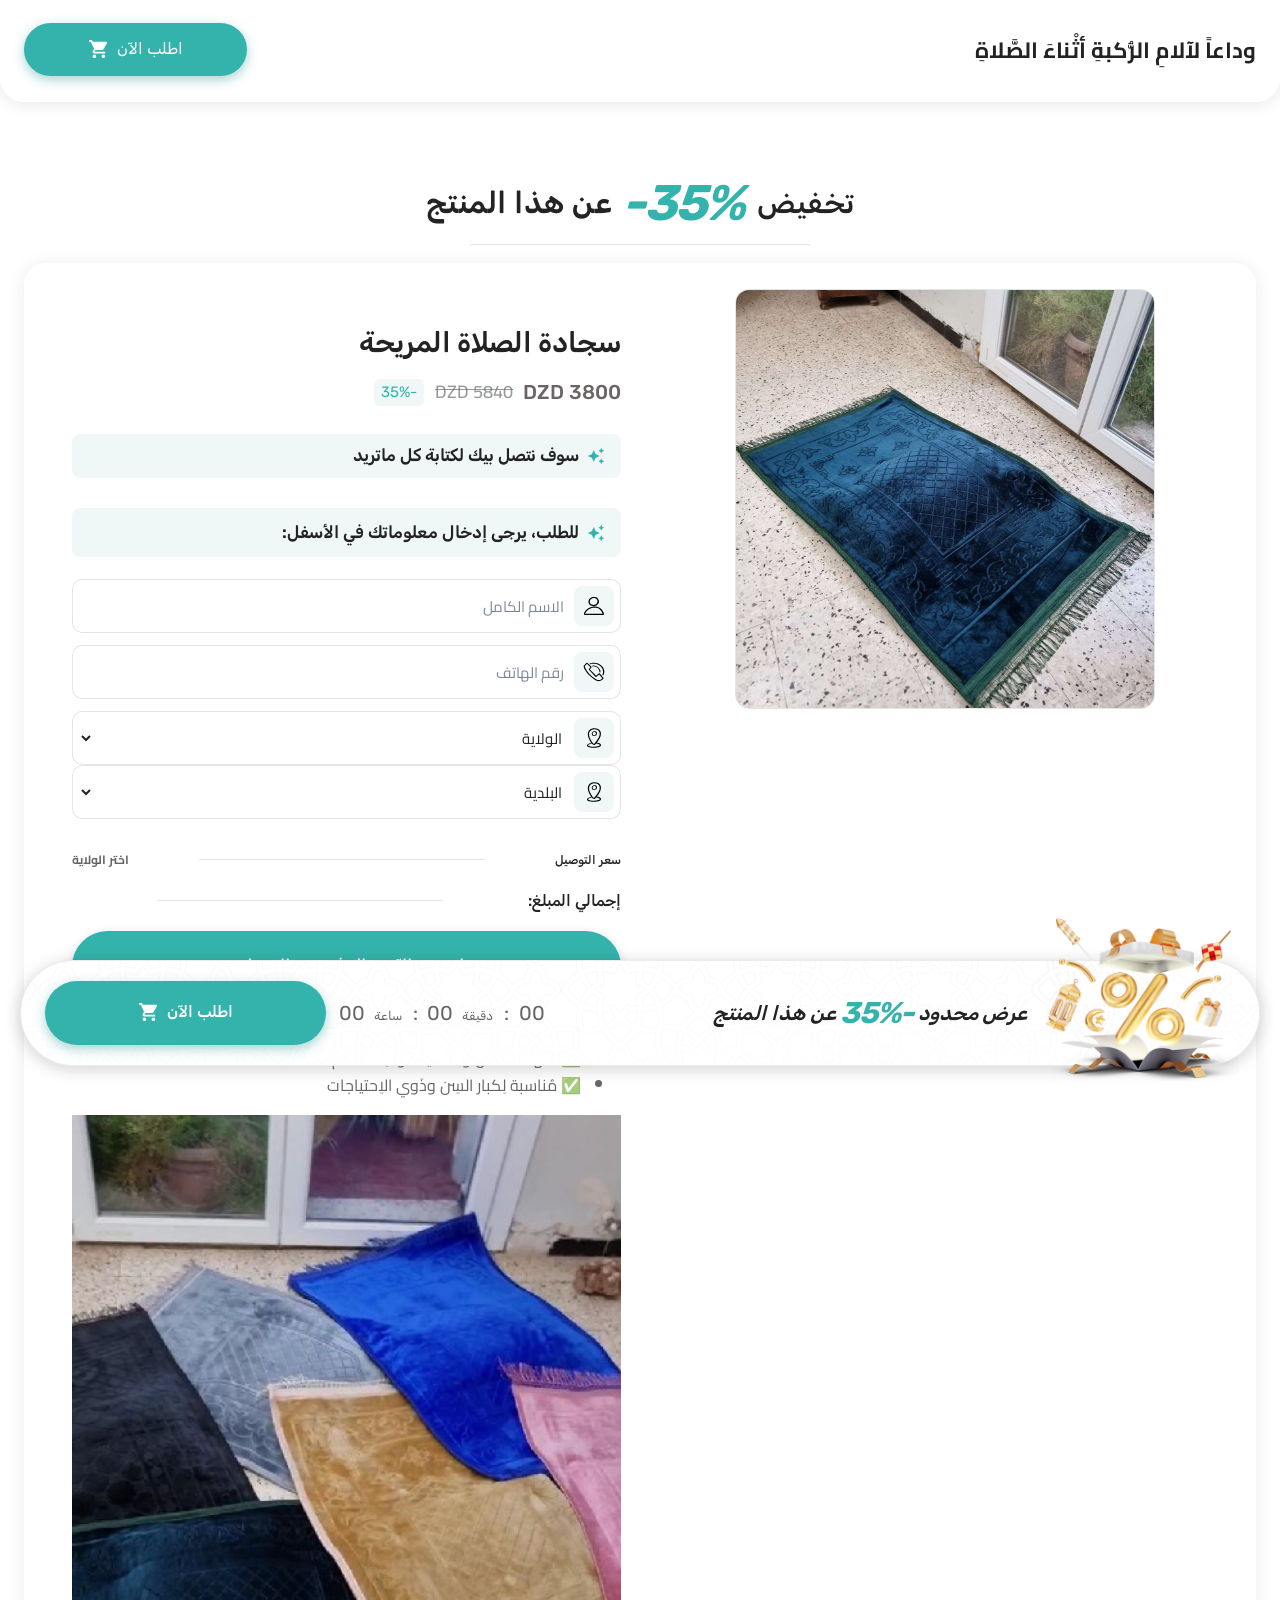
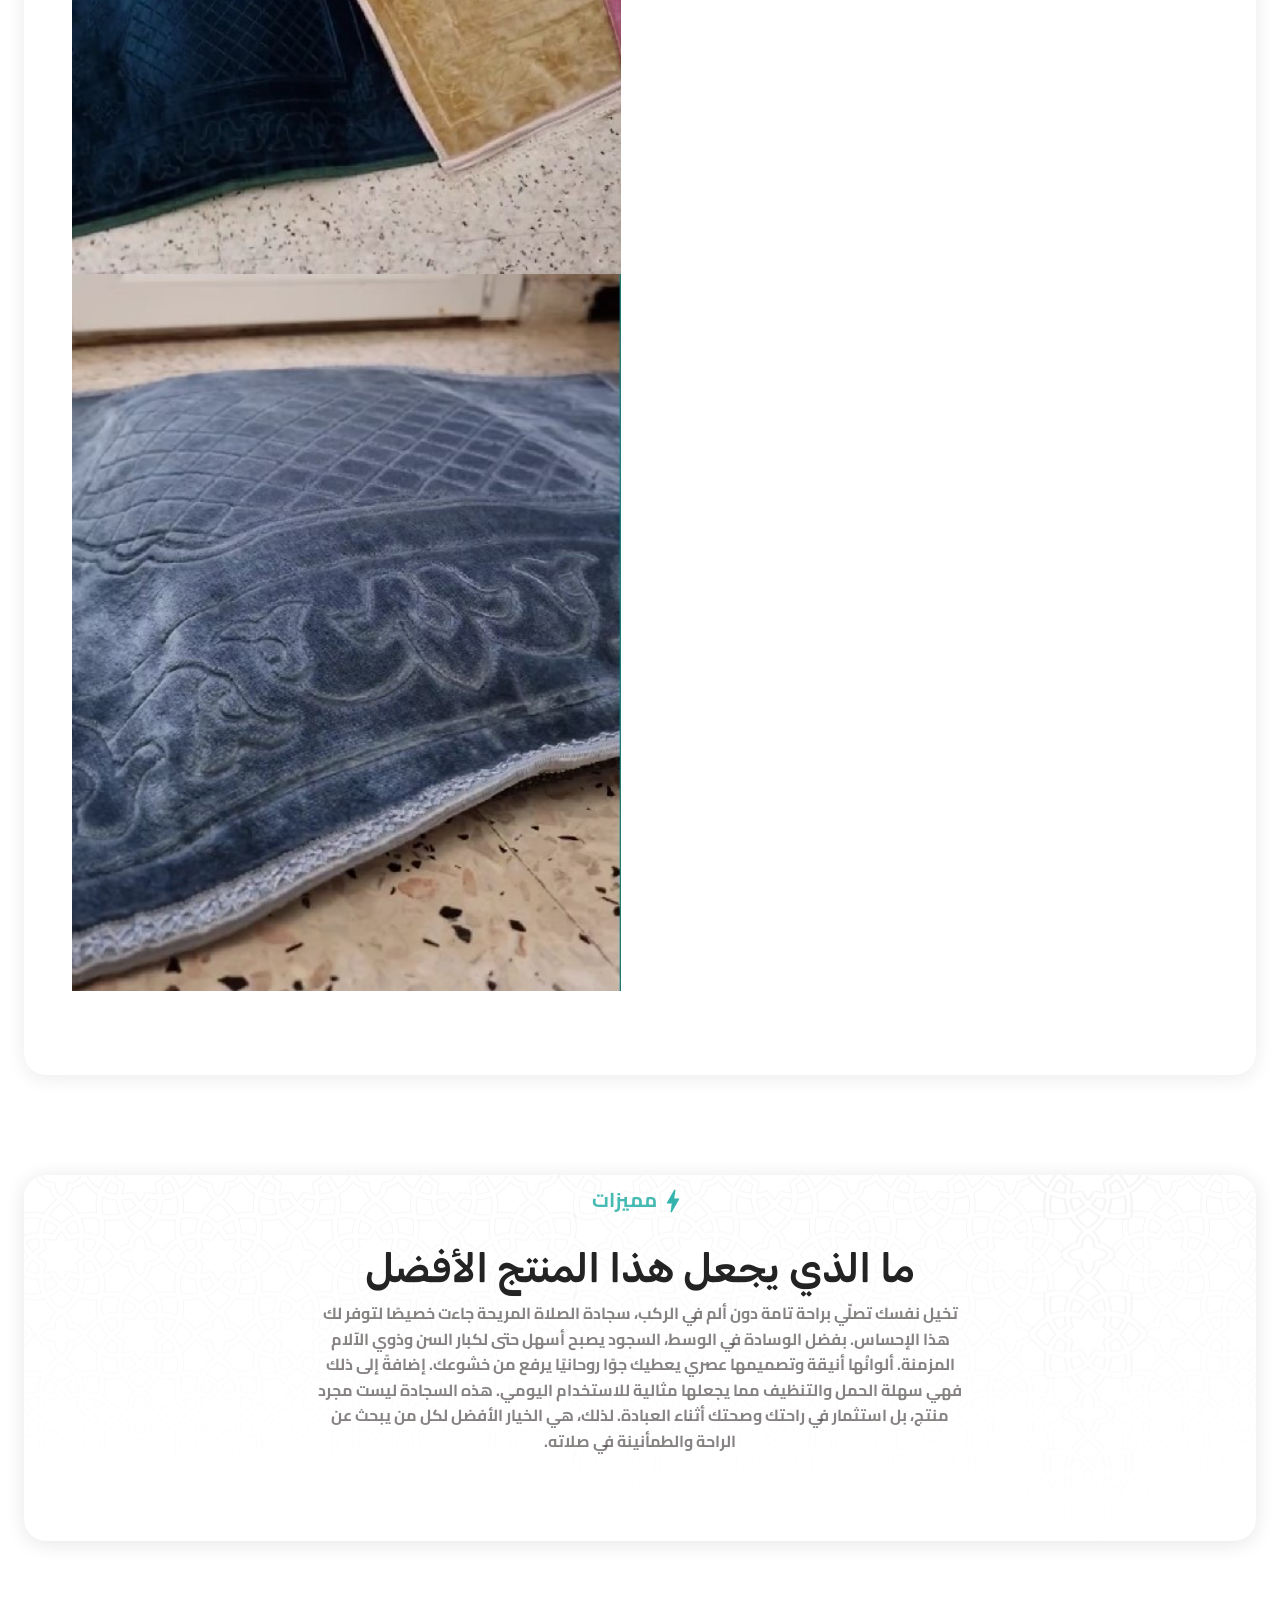
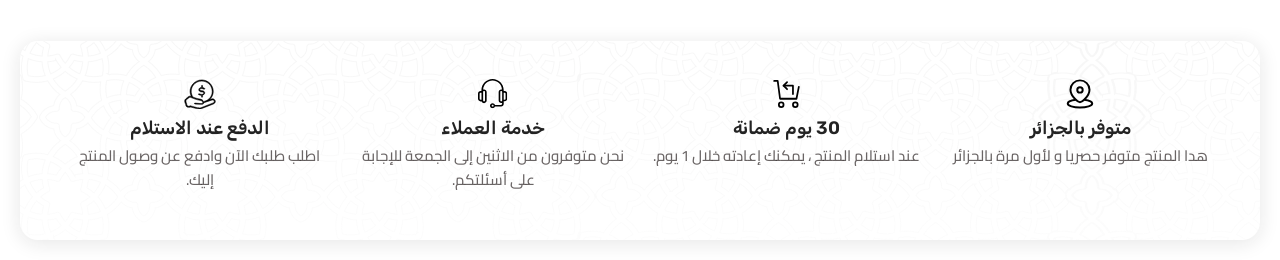
==== index.html @ 2e8b1a7a "Add files via upload" ====
<html lang="ar">
  <head>
    <meta charset="UTF-8">
    <title> سجادة الصلاة المريحة </title>
    <meta name="viewport" content="width=device-width, initial-scale=1, maximum-scale=1">
    <meta name="keywords" content="">
    <meta property="og:title" content="سجادة الصلاة المريحة">
    <meta property="og:image" content="products/nperso3/001.jpg">
    <meta property="og:type" content="product">    
    <link rel="stylesheet" type="text/css" href="style/fonts.css">
    <link rel="stylesheet" type="text/css" href="style/643.css">
    <link rel="stylesheet" type="text/css" href="style/funnel.css">
    <style>
          #sticky {
        position: fixed;
        bottom: -200px; /* Initially hide it off the bottom */
        left: 50%;
        transform: translateX(-50%);
        transition: bottom 1s ease;
    }
    </style>
            <style>
          .error {
              border-color: red;
              animation: shakea 0.5s;
          }
          
          @keyframes shakea {
              0% { transform: translateX(0); }
              20% { transform: translateX(-10px); }
              40% { transform: translateX(10px); }
              60% { transform: translateX(-10px); }
              80% { transform: translateX(10px); }
              100% { transform: translateX(0); }
          }
      </style>
      <style>
  /* Style for loading animation */
  .loading::after {
    content: ' ';
    display: block;
    width: 20px;
    height: 20px;
    border-radius: 50%;
    border: 2px solid #ccc;
    border-top-color: #333;
    animation: spin 1s infinite linear;
    margin: auto;
  }

  @keyframes spin {
    0% {
      transform: rotate(0deg);
    }
    100% {
      transform: rotate(360deg);
    }
  }
</style>
<!-- Meta Pixel Code -->
<script>
!function(f,b,e,v,n,t,s)
{if(f.fbq)return;n=f.fbq=function(){n.callMethod?
n.callMethod.apply(n,arguments):n.queue.push(arguments)};
if(!f._fbq)f._fbq=n;n.push=n;n.loaded=!0;n.version='2.0';
n.queue=[];t=b.createElement(e);t.async=!0;
t.src=v;s=b.getElementsByTagName(e)[0];
s.parentNode.insertBefore(t,s)}(window, document,'script',
'https://connect.facebook.net/en_US/fbevents.js');
fbq('init', '554989846988782');
fbq('track', 'PageView');
</script>
<noscript><img height="1" width="1" style="display:none"
src="https://www.facebook.com/tr?id=554989846988782&ev=PageView&noscript=1"
/></noscript>
<!-- End Meta Pixel Code -->
  </head>
  <body>
    <div id="root">
      <div dir="rtl" class="_0 to2MF  D9hUP">
        <div class="_1 _2 to2MF ">
          <div class="g2axx" data-boxed="true">
            <div class="yUPdn JAFDP">             
                <div class="_7 to2MF  undefined">
                  <div class="wys">
                    <p dir="rtl">وداعاً لآلامِ الرُّكبةِ أثْناءَ الصَّلاةِ</p>
                  </div>
                </div>
              </a>
            </div>
            <div class="fWaly undefined JAFDP">
              <div class="_9 _8 to2MF AoIf_">
                <button id="showFormButton1" class="uUQIP rmRzJ _17 _16 to2MF  A1yo8">
                  <div class="_19 _18 to2MF ">
                    <div class="_20 to2MF  undefined">
                      <div class="wys">اطلب الآن</div>
                    </div>
                    <img alt="" title="27ba5698-dea4-4d61-8a76-f1b5455d7126.Vecfftor" class="usVin _22 _21 to2MF" src="img/65caa3c1-3590-4ac1-a0af-e69abf1246dd.svg">
                  </div>
                </button>
              </div>
            </div>
            <div class="b1Kdk  ">
              <svg class="ZpyPg" width="24" height="24" viewBox="0 0 24 24">
                <path d="M3 6H21" stroke-width="1.7" stroke-linecap="round"></path>
                <path d="M3 12H21" stroke-width="1.7" stroke-linecap="round"></path>
                <path d="M3 18H21" stroke-width="1.7" stroke-linecap="round"></path>
              </svg>
            </div>
            <div class="b1Kdk   JAFDP">
              <svg class="TbEtx" width="24" height="24" viewBox="0 0 24 24">
                <path d="M6 18.7279L18.7279 6" stroke-width="1.7" stroke-linecap="round"></path>
                <path d="M6 6L18.7279 18.7279" stroke-width="1.7" stroke-linecap="round"></path>
              </svg>
            </div>
          </div>
        </div>
        <section data-id="35f70a21-5cb9-45e2-b086-9bc74c67a7b0" class="_23  IV5P5">
          <div class="CLaPD" data-boxed="true">
            <div class="_24 _25 to2MF " style="margin-bottom: 0;">
              <!-- <img data-animate="true" alt="" title="05ec4e6d-d30e-41e3-8be2-d67548de90b3.Group 161" class="usVin _27 _26 to2MF animate" src="../../img/4a036144-8fa4-48a9-bd43-99026b6fb555.svg">
              <img data-animate="true" alt="" title="f62cd747-505e-4b21-943c-afac836586d7.Group 162" class="usVin _29 _28 to2MF animate" src="../../img/f1ade4b8-194a-4ec9-aa3b-f32cc163ecd2.svg">
              <img data-animate="true" alt="" title="2e419ebf-2e69-4de5-824b-a03465fdf45e.6,304 Ramadan Offer 3D Illustrations hk- Free in PNG, BLEND, glTF -" class="usVin _31 _30 to2MF animate" src="../../img/64bb9296-2014-4d44-a4d2-39d359436cc6.svg"> -->
              <div class="_33 _32 to2MF ">
                <h2 class="_34 to2MF  undefined">
                  <div class="wys">
                    <p>تخفيض</p>
                  </div>
                </h2>
                <h2 data-animate="true" class="_35 _36 to2MF undefined animate">
                  <div class="wys">
                    <p>35%-</p>
                  </div>
                </h2>
                <h2 class="_37 to2MF  undefined">
                  <div class="wys">
                    <p>عن هذا المنتج</p>
                  </div>
                </h2>
              </div>
              <div class="_39 _38 to2MF  UWTQ4"></div>
            </div>
            <div class="_43 _42 to2MF ">
              <div class="_46 to2MF  Kxfzt">
                <div class="_44 _47 to2MF  fWaaJ">
                  <div class="_48 to2MF  Syu6P">
                    <!--<div class="_49 _50 to2MF fqyaa">
                      <div class="yGQLv">
                        <div class=" V8jWf">
                          <img alt="" title="" class="usVin _51 _52 to2MF bVK_1" src="image1">
                        </div>
                        <div class=" V8jWf">
                          <img alt="" title="" class="usVin _51 _52 to2MF bVK_1" src="image1">
                        </div>
                        <div class=" V8jWf">
                          <img alt="" title="" class="usVin _51 _52 to2MF bVK_1" src="image1">
                        </div>
                        <div class=" V8jWf">
                          <img alt="" title="" class="usVin _51 _52 to2MF bVK_1" src="image1">
                        </div>
                        <div class=" V8jWf">
                          <img alt="" title="" class="usVin _51 _52 to2MF bVK_1" src="image1">
                        </div>
                        <div class=" V8jWf">
                          <img alt="" title="" class="usVin _51 _52 to2MF bVK_1" src="image1">
                        </div>
                        <div class=" V8jWf">
                          <img alt="" title="" class="usVin _51 _52 to2MF bVK_1" src="image1">
                        </div>
                      </div>
                    </div> -->
                    <div class="BtPql"></div>
                    <div class="Lgfkp ">
                      <div class="vIgxV" style="width: 700%; transform: translateX(0%);">
                        <div id="orderr" class="hvEa6 ybPMd V8jWf" style="width:14.285714285714286%">
                          <img alt="" title="" class="usVin _53 _54 to2MF hvEa6" src="products/nperso3/001.jpg">
                        </div>
                        <!--<div class="hvEa6 ybPMd V8jWf" style="width:14.285714285714286%">
                          <img alt="" title="" class="usVin _53 _54 to2MF hvEa6" src="image1">
                        </div>
                        <div class="hvEa6 ybPMd V8jWf" style="width:14.285714285714286%">
                          <img alt="" title="" class="usVin _53 _54 to2MF hvEa6" src="image1">
                        </div>
                        <div class="hvEa6 ybPMd V8jWf" style="width:14.285714285714286%">
                          <img alt="" title="" class="usVin _53 _54 to2MF hvEa6" src="image1">
                        </div>
                        <div class="hvEa6 ybPMd V8jWf" style="width:14.285714285714286%">
                          <img alt="" title="" class="usVin _53 _54 to2MF hvEa6" src="image1">
                        </div>
                        <div class="hvEa6 ybPMd V8jWf" style="width:14.285714285714286%">
                          <img alt="" title="" class="usVin _53 _54 to2MF hvEa6" src="image1">
                        </div>
                        <div class="hvEa6 ybPMd V8jWf" style="width:14.285714285714286%">
                          <img alt="" title="" class="usVin _53 _54 to2MF hvEa6" src="image1">
                        </div> -->
                      </div>
                    </div>
                  </div>
                </div>
                <div class="_45 _55 to2MF  fWaaJ">
                  <form class="_56 to2MF " id="Order_Form" method="post" action="send.php">
                    <div class="_58 _57 to2MF ">
                      <div class="_60 _59 to2MF "></div>
                    </div>
                    <h1 class="_82 _83 to2MF  undefined">
                      <div class="wys">سجادة الصلاة المريحة </div>
                    </h1>
                    <div class="_85 _84 to2MF ">
                      <div class="_86 _87 to2MF  undefined">
                        <div class="wys">DZD 3800</div>
                      </div>
                      <div class="_88 _89 to2MF  undefined">
                        <div class="wys">DZD 5840</div>
                      </div>
                      <div class="_90 _91 to2MF  undefined">
                        <div class="wys">-35%</div>
                      </div>
                    </div>
                    <div class="_105 _104 to2MF ">
                      <div class="_107 _106 to2MF ">
                        <div class="_108 _109 to2MF  UWTQ4"></div>
                        <div class="_111 _110 to2MF  undefined">
                          <div class="wys">حزم التوفير</div>
                        </div>
                        <div class="_112 _113 to2MF  UWTQ4"></div>
                      </div>
                      <div class="_115 _114 to2MF " style="margin-top: 20px;">
                        <div class="_117 _116 to2MF ">
                          <span class="_119 _118 to2MF  material-icons HfrEf">auto_awesome</span>
                          <div class="_120 _121 to2MF  undefined">
                            <div class="wys">
                              <p dir="rtl">سوف نتصل بيك لكتابة كل ماتريد&nbsp;</p>
                            </div>
                          </div>
                        </div>
                      </div>
                      <!-- <div data-type="ProductOption" class="_123">
                        <div class="yIb8I _122 to2MF ">
                          <div class="i8G67">
                            <div class="xhA1Y">الكمية</div>
                            <div class="QDTM1  ">
                              <label class="tRo6A" for="forid-p-children-1-p-children-1-p-children-0-p-children-1-p-children-0-p-children-5-p-children-2"></label>
                              <div data-value="-1" class="Bn69W">-</div>
                              <input id="forid-p-children-1-p-children-1-p-children-0-p-children-1-p-children-0-p-children-5-p-children-2" class="cmX5z" type="number" min="1" value="1">
                              <div data-value="+1" class="Bn69W">+</div>
                            </div>
                          </div>
                        </div>
                      </div> -->
                    </div>
                    <div class="_127 to2MF ">
                      <input type="hidden" name="produc" value="Collier Personalisé - Ella/nperso3">
                      <input type="hidden" name="price" value="3800">
                      <input type="hidden" id="totalv" name="totalv">
                      <input type="hidden" name="urrl" value="nperso3">
                      <input style="display: none;" id="prices" value="3800" type="text"></input>
                      <input style="display: none;" id="shiph" name="shiph" value="" type="text"></input>
                      <div class="_129 _128 to2MF ">
                        <div class="_131 _130 to2MF ">
                          <span class="_133 _132 to2MF  material-icons HfrEf">auto_awesome</span>
                          <div class="_134 to2MF  undefined">
                            <div class="wys">للطلب، يرجى إدخال معلوماتك في الأسفل: </div>
                          </div>
                        </div>
                      </div>
                      <div class="_136 _135 to2MF " id="1">
                        <img alt="" title="4612126e-f73c-4119-b60b-b19ccd51151c.Frame mùj9" class="usVin _138 _137 to2MF" src="img/8f9e208b-bd78-4e36-b676-bb6b47c5ebdb.svg">
                        <div class="_139 YIha9">
                          <input placeholder="الاسم الكامل" class="Si6U8 NK8ed NK8ed _140 to2MF" required="" autocomplete="name" id="fullname" name="fullname" inputmode="text" id="forId-p-children-1-p-children-1-p-children-0-p-children-1-p-children-0-p-children-6-p-children-1-p-children-1" value="">
                          <label class="rbm1x" for="forId-p-children-1-p-children-1-p-children-0-p-children-1-p-children-0-p-children-6-p-children-1-p-children-1"></label>
                        </div>
                      </div>
                      <div class="_142 _141 to2MF "id="2">
                        <img alt="" title="914435c8-c8e7-4bbe-adfa-a4518e497565.Frame 3" class="usVin _144 _143 to2MF" src="img/e74ab5a1-0b45-4b79-a89e-ee270a33cef8.svg">
                        <div class="_145 YIha9">
                          <input dir="ltr" placeholder="رقم الهاتف" class="Si6U8 NK8ed NK8ed _146 to2MF" type="tel" id="phone" title="يرجى ادخال رقم الهاتف الصحيح" required="" autocomplete="tel-national" pattern="(05|06|07)\d{8}" maxlength="10" name="bill_phonee" id="forId-p-children-1-p-children-1-p-children-0-p-children-1-p-children-0-p-children-6-p-children-2-p-children-1" value="">
                          <label class="rbm1x" for="forId-p-children-1-p-children-1-p-children-0-p-children-1-p-children-0-p-children-6-p-children-2-p-children-1"></label>
                        </div>
                      </div>
                      <div class="_148 _147 to2MF "id="3">
                        <img alt="" title="285f5cbf-f9cb-408e-96b1-bd273f3840f9.hjh" class="usVin _150 _149 to2MF" src="img/769ae580-6c2c-4a5a-a540-3da815df0dff.svg">
                        <div class="_151 YIha9">
                          <select style="background-color: white;" id="bill_state" title="اختر ولايتك" required="" name="bill_state" class="Si6U8 NK8ed NK8ed _152 to2MF">
                                  <option value="" disabled="" selected="selected">الولاية</option>
                                  <option value="Adrar">01 Adrar - أدرار</option>
                                  <option value="Chlef">02 Chlef - الشلف</option>
                                  <option value="Laghouat">03 Laghouat - الأغواط</option>
                                  <option value="Oum El Bouaghi">04 Oum El Bouaghi - أم البواقي</option>
                                  <option value="Batna">05 Batna - باتنة</option>
                                  <option value="Béjaïa">06 Béjaïa - بجاية</option>
                                  <option value="Biskra">07 Biskra - بسكرة</option>
                                  <option value="Bechar">08 Bechar - بشار</option>
                                  <option value="Blida">09 Blida - البليدة</option>
                                  <option value="Bouira">10 Bouira - البويرة</option>
                                  <option value="Tamanrasset">11 Tamanrasset - تمنراست</option>
                                  <option value="Tebessa">12 Tebessa - تبسة</option>
                                  <option value="Tlemcene">13 Tlemcene - تلمسان</option>
                                  <option value="Tiaret">14 Tiaret - تيارت</option>
                                  <option value="Tizi Ouzou">15 Tizi Ouzou - تيزي وزو</option>
                                  <option value="Alger">16 Alger - الجزائر</option>
                                  <option value="Djelfa">17 Djelfa - الجلفة</option>
                                  <option value="Jijel">18 Jijel - جيجل</option>
                                  <option value="Sétif">19 Sétif - سطيف</option>
                                  <option value="Saïda">20 Saïda - سعيدة</option>
                                  <option value="Skikda">21 Skikda - سكيكدة</option>
                                  <option value="Sidi Bel Abbès">22 Sidi Bel Abbès - سيدي بلعباس</option>
                                  <option value="Annaba">23 Annaba - عنابة</option>
                                  <option value="Guelma">24 Guelma - قالمة</option>
                                  <option value="Constantine">25 Constantine - قسنطينة</option>
                                  <option value="Médéa">26 Médéa - المدية</option>
                                  <option value="Mostaganem">27 Mostaganem - مستغانم</option>
                                  <option value="M'Sila">28 M'Sila - مسيلة</option>
                                  <option value="Mascara">29 Mascara - معسكر</option>
                                  <option value="Ouargla">30 Ouargla - ورقلة</option>
                                  <option value="Oran">31 Oran - وهران</option>
                                  <option value="El Bayadh">32 El Bayadh - البيض</option>
                                  <option value="Bordj Bou Arreridj">34 Bordj Bou Arreridj - برج بوعريريج</option>
                                  <option value="Boumerdes">35 Boumerdes - بومرداس</option>
                                  <option value="El Tarf">36 El Tarf - الطارف</option>
                                  <option value="Tissemsilt">38 Tissemsilt - تيسمسيلت</option>
                                  <option value="Eloued">39 Eloued - الوادي</option>
                                  <option value="Khenchela">40 Khenchela - خنشلة</option>
                                  <option value="Souk Ahras">41 Souk Ahras - سوق أهراس</option>
                                  <option value="Tipaza">42 Tipaza - تيبازة</option>
                                  <option value="Mila">43 Mila - ميلة</option>
                                  <option value="Aïn Defla">44 Aïn Defla - عين الدفلى</option>
                                  <option value="Naama">45 Naâma - النعامة</option>
                                  <option value="Ain Temouchent">46 Ain Temouchent - عين تموشنت</option>
                                  <option value="Ghardaia">47 Ghardaia - غرداية</option>
                                  <option value="Relizane">48 Relizane - غليزان</option>
                                  <option value="Timimoun">49 Timimoun - تيميمون</option>
                                  <option value="Ouled Djellal">51 Ouled Djellal - أولاد جلال</option>
                                  <option value="Béni Abbès">52 Béni Abbès - بني عباس</option>
                                  <option value="In Salah">53 In Salah - عين صالح</option>
                                  <option value="Touggourt">55 Touggourt - تقرت</option>
                                  <option value="M'Ghair">57 M'Ghair - مغير</option>
                                  <option value="Meniaa">58 Meniaa - منيعة</option>
                                </select>
                          <label class="rbm1x" for="bill_state"></label>
                        </div>
                      </div>
                      <div class="_154 _153 to2MF ">
                        <img alt="" title="285f5cbf-f9cb-408e-96b1-bd273f3840f9.hjh" class="usVin _156 _155 to2MF" src="img/769ae580-6c2c-4a5a-a540-3da815df0dff.svg">
                        <div class="_157 YIha9">
                          <select style="background-color: white;"id="bill_commune" name="bill_commune" class="Si6U8 NK8ed NK8ed _158 to2MF">
                            <option value="">البلدية</option>
                          </select>
                          <label class="rbm1x" for="bill_commune"></label>
                        </div>
                      </div>
                    </div>
                    <div style="margin-bottom: 0px;" class="_159 _160 to2MF ">
                      <div class="_162 _161 to2MF ">
                        <div class="_163 to2MF  undefined">
                          <div style=" font-size: 12px;" class="wys">سعر التوصيل</div>
                        </div>
                      </div>
                      <div class="_165 _164 to2MF  UWTQ4"></div>
                      <div class="_166 to2MF  undefined">
                        <div style=" font-size: 12px;" id="ship" class="wys">اختر الولاية</div>
                      </div>
                    </div>
                    <div style="margin-top: 0px;"class="_159 _160 to2MF ">
                      <div class="_162 _161 to2MF ">
                        <div class="_163 to2MF  undefined">
                          <div class="wys">إجمالي المبلغ:</div>

                        </div>
                      </div>
                      <div class="_165 _164 to2MF  UWTQ4"></div>
                      <div class="_166 to2MF  undefined">
                        <div id="total" class="wys"></div>
                      </div>
                    </div>
                    <div class="_168">
                      <button id="submitButton" type="submit" class="_167 to2MF  efzS9 " onclick="validateForm()">
                        <div>
                          <p>اشتري الآن - الدفع عند الاستلام</p>
                        </div>
                      </button>
                    </div>
                    <div class="_169 _170 to2MF  undefined">
                      <div class="wys">
                        <div dir="rtl" style="text-align: right;">
                          <ul>

<li> ✅ تُقلل آلام الرُكبة أثناء الصَلاة

<li> ✅ سَهلة الحَمل والتَنظيف والاِستخدام

<li> ✅ مُناسبة لِكبار السِن وذَوي الاِحتياجات

<ul>
                        </div>
                        <div style="text-align: center; margin: 0 auto;">
                          <img src='products/nperso3/002.jpg' style='border 0; width: 100%; height: auto;'loading="lazy"><img src='products/nperso3/003.jpg' style='border 0; width: 100%; height: auto;'loading="lazy"><img src='index.html' style='display: none;'><img src='index.html' style='display: none;'><img src='index.html' style='display: none;'><img src='index.html' style='display: none;'><img src='index.html' style='display: none;'><img src='index.html' style='display: none;'><img src='index.html' style='display: none;'>
                        </div>
                      </div>
                    </div>
                  </form>
                </div>
              </div>
            </div>
            <div id="post" class="_234 _233 to2MF ">
              <div class="_237 _236 to2MF  Kxfzt">
                <div class="_235 to2MF  fWaaJ">
                  <div class="_239 _238 to2MF ">
                    <div style="margin-top: 10px; margin-bottom: 0;" class="_241 _240 to2MF ">
                      <span style="font-size: 30px;"class="_243 _242 to2MF  material-icons HfrEf">bolt</span>
                      <div class="_244 _245 to2MF  undefined">
                        <div style="font-size: 20px;" class="wys">مميزات</div>
                      </div>
                    </div>
                    <h1 class="_246 _247 to2MF  undefined">
                      <div class="wys">
                        <p>ما الذي يجعل هذا المنتج الأفضل</p>
                      </div>
                    </h1>
                    <div class="_248 _249 to2MF  undefined">
                      <div class="wys">
                        <b>تخيل نفسك تصلّي براحة تامة دون ألم في الركب، سجادة الصلاة المريحة جاءت خصيصًا لتوفر لك هذا الإحساس. بفضل الوسادة في الوسط، السجود يصبح أسهل حتى لكبار السن وذوي الآلام المزمنة. ألوانُها أنيقة وتصميمها عصري يعطيك جوًا روحانيًا يرفع من خشوعك. إضافةً إلى ذلك فهي سهلة الحمل والتنظيف مما يجعلها مثالية للاستخدام اليومي. هذه السجادة ليست مجرد منتج، بل استثمار في راحتك وصحتك أثناء العبادة. لذلك، هي الخيار الأفضل لكل من يبحث عن الراحة والطمأنينة في صلاته.</b>
                      </div>
                    </div>
                  </div>
                </div>
              </div>
            </div>
          </div>
          <div class="upmjB" style="bottom:0;transform:rotate(180deg);z-index:0">
            <svg class="KU0Gb bottom" viewBox="0 0 1200 120" preserveAspectRatio="none" style="width:calc(100%);height:34px;transform:rotateY(0)">
              <path></path>
            </svg>
          </div>
        </section>
        <div id="sticky" class="_250 _251 to2MF B7kjo AxbBF">
          <div class="_253 _252 to2MF ">
            <div class="_255 _254 to2MF ">
              <img data-animate="true" alt="" title="2e419ebf-2e69-4de5-824b-a03465fdf45e.6,304 Ramadan Offer 3D Illustrations hk- Free in PNG, BLEND, glTF -" class="usVin _257 _256 to2MF animate" src="img/64bb9296-2014-4d44-a4d2-39d359436cc6.svg">
              <div class="_259 _258 to2MF ">
                <div class="_261 _260 to2MF ">
                  <h5 class="_263 _262 to2MF  undefined">
                    <div class="wys">
                      <p>عرض محدود <br>
                      </p>
                    </div>
                  </h5>
                  <h2 data-animate="true" class="_264 _265 to2MF undefined animate">
                    <div class="wys">
                      <p>-35%</p>
                    </div>
                  </h2>
                  <h2 class="_266 to2MF  undefined">
                    <div class="wys">
                      <p>عن هذا المنتج</p>
                    </div>
                  </h2>
                </div>
                <div dir="ltr" class="_267 _268 to2MF  rr-block B8HjC">
                  <div data-initialized="true" data-layout="line tight label-small" data-format="h,m,s" data-scale-max="fill" data-scale-hide="none" class=" soon" data-scale-rounded="NaN" data-scale="xxs">
                    <span class="soon-group " data-value="1000">
                      <span class="soon-group-inner">
                        <span class="soon-group soon-group-separator" data-value="0">
                          <span class="soon-group-inner">
                            <span class="soon-group soon-group-sub" data-value="0">
                              <span class="soon-group-inner">
                                <span class="soon-group soon-group-sub-sub soon-value " data-value="0">
                                  <span class="soon-group-inner">
                                    <span class="soon-text ">00</span>
                                  </span>
                                </span>
                                <span class="soon-text soon-label">ساعة</span>
                              </span>
                            </span>
                          </span>
                        </span>
                        <span class="soon-group soon-group-separator" data-value="0">
                          <span class="soon-group-inner">
                            <span class="soon-text soon-separator">:</span>
                            <span class="soon-group soon-group-sub" data-value="0">
                              <span class="soon-group-inner">
                                <span class="soon-group soon-group-sub-sub soon-value " data-value="0">
                                  <span class="soon-group-inner">
                                    <span class="soon-text ">00</span>
                                  </span>
                                </span>
                                <span class="soon-text soon-label">دقيقة</span>
                              </span>
                            </span>
                          </span>
                        </span>
                        <span class="soon-group soon-group-separator" data-value="0">
                          <span class="soon-group-inner">
                            <span class="soon-text soon-separator">:</span>
                            <span class="soon-group soon-group-sub" data-value="0">
                              <span class="soon-group-inner">
                                <span class="soon-group soon-group-sub-sub soon-value " data-value="0">
                                  <span class="soon-group-inner">
                                    <span class="soon-text ">00</span>
                                  </span>
                                </span>
                                <span class="soon-text soon-label">ثواني</span>
                              </span>
                            </span>
                          </span>
                        </span>
                      </span>
                    </span>
                  </div>
                </div>
              </div>
            </div>
            <button data-animate="true" class="uUQIP rmRzJ _270 _269 to2MF A1yo8 animate" id="showFormButton">
              <div class="_272 _271 to2MF ">
                <div class="_273 to2MF  undefined">
                  <div class="wys">اطلب الآن</div>
                </div>
                <img alt="" title="27ba5698-dea4-4d61-8a76-f1b5455d7126.Vecfftor" class="usVin _275 _274 to2MF   " src="img/65caa3c1-3590-4ac1-a0af-e69abf1246dd.svg">
              </div>
            </button>
          </div>
        </div>
        <div class="_250 _251 to2MF B7kjo">
          <div class="_253 _252 to2MF ">
            <div class="_255 _254 to2MF ">
              <img data-animate="true" alt="" title="2e419ebf-2e69-4de5-824b-a03465fdf45e.6,304 Ramadan Offer 3D Illustrations hk- Free in PNG, BLEND, glTF -" class="usVin _257 _256 to2MF animate" src="img/64bb9296-2014-4d44-a4d2-39d359436cc6.svg">
              <div class="_259 _258 to2MF ">
                <div class="_261 _260 to2MF ">
                  <h5 class="_263 _262 to2MF  undefined">
                    <div class="wys">
                      <p>عرض محدود <br>
                      </p>
                    </div>
                  </h5>
                  <h2 data-animate="true" class="_264 _265 to2MF undefined animate">
                    <div class="wys">
                      <p>-35%</p>
                    </div>
                  </h2>
                  <h2 class="_266 to2MF  undefined">
                    <div class="wys">
                      <p>عن هذا المنتج</p>
                    </div>
                  </h2>
                </div>
                <div dir="ltr" class="_267 _268 to2MF  rr-block B8HjC">
                  <div data-initialized="true" data-layout="line tight label-small" data-format="h,m,s" data-scale-max="fill" data-scale-hide="none" class=" soon" data-scale-rounded="NaN" data-scale="xxs">
                    <span class="soon-group " data-value="217">
                      <span class="soon-group-inner">
                        <span class="soon-group soon-group-separator" data-value="0">
                          <span class="soon-group-inner">
                            <span class="soon-group soon-group-sub" data-value="0">
                              <span class="soon-group-inner">
                                <span class="soon-group soon-group-sub-sub soon-value " data-value="0">
                                  <span class="soon-group-inner">
                                    <span class="soon-text ">00</span>
                                  </span>
                                </span>
                                <span class="soon-text soon-label">ساعة</span>
                              </span>
                            </span>
                          </span>
                        </span>
                        <span class="soon-group soon-group-separator" data-value="0">
                          <span class="soon-group-inner">
                            <span class="soon-text soon-separator">:</span>
                            <span class="soon-group soon-group-sub" data-value="0">
                              <span class="soon-group-inner">
                                <span class="soon-group soon-group-sub-sub soon-value " data-value="0">
                                  <span class="soon-group-inner">
                                    <span class="soon-text ">00</span>
                                  </span>
                                </span>
                                <span class="soon-text soon-label">دقيقة</span>
                              </span>
                            </span>
                          </span>
                        </span>
                        <span class="soon-group soon-group-separator" data-value="0">
                          <span class="soon-group-inner">
                            <span class="soon-text soon-separator">:</span>
                            <span class="soon-group soon-group-sub" data-value="0">
                              <span class="soon-group-inner">
                                <span class="soon-group soon-group-sub-sub soon-value " data-value="0">
                                  <span class="soon-group-inner">
                                    <span class="soon-text ">00</span>
                                  </span>
                                </span>
                                <span class="soon-text soon-label">ثواني</span>
                              </span>
                            </span>
                          </span>
                        </span>
                      </span>
                    </span>
                  </div>
                </div>
              </div>
            </div>
            <a data-animate="true" class="uUQIP rmRzJ _270 _269 to2MF A1yo8 animate" href="index.html">
              <div class="_272 _271 to2MF ">
                <div class="_273 to2MF  undefined">
                  <div class="wys">اطلب الآن</div>
                </div>
                <img alt="" title="27ba5698-dea4-4d61-8a76-f1b5455d7126.Vecfftor" class="usVin _275 _274 to2MF" src="img/65caa3c1-3590-4ac1-a0af-e69abf1246dd.svg">
              </div>
            </a>
          </div>
        </div>
        <section data-id="1b37aa9b-c09a-43c9-9361-e1d6b455b31d" class="_276  IV5P5">
          <div class="CLaPD" data-boxed="true">
            <div class="_278 _277 to2MF " style="padding-top: 38px;">
              <div class="_286 _285 to2MF  Kxfzt">
                <div class="_281 to2MF  fWaaJ">
                  <div class="_288 _287 to2MF ">
                    <img alt="" title="a2d233c0-988c-40b6-8e3c-a0e583517ea4.df0c0bdb-2d18-g-913d-de020ce15b48.chat-support-icon 4" class="usVin _290 _289 to2MF" src="img/09b168ae-367d-47ad-89a8-17164968a63d.svg">
                    <div class="_291 _292 to2MF  undefined">
                      <div class="wys">متوفر بالجزائر</div>
                    </div>
                    <div class="_293 to2MF  undefined">
                      <div class="wys">هدا المنتج متوفر حصريا و لأول مرة بالجزائر </div>
                    </div>
                  </div>
                </div>
                <div class="_282 to2MF  fWaaJ">
                  <div class="_295 _294 to2MF ">
                    <img alt="" title="8ee5d14e-13d3-488a-9e67-f0e3b7b29a2f.image (3) 5" class="usVin _297 _296 to2MF" src="img/b7259dbb-cff0-4885-bf44-5e9b0397a54d.svg">
                    <div class="_298 _299 to2MF  undefined">
                      <div class="wys">30 يوم ضمانة</div>
                    </div>
                    <div class="_300 to2MF  undefined">
                      <div class="wys">عند استلام المنتج ، يمكنك إعادته خلال 1 يوم.</div>
                    </div>
                  </div>
                </div>
                <div class="_283 to2MF  fWaaJ">
                  <div class="_302 _301 to2MF ">
                    <img alt="" title="ea097b1f-e176-48ef-9ea5-06e74853b236.image (3) 1" class="usVin _304 _303 to2MF" src="img/350879b3-ca39-4d63-84fb-db37f2b07d51.svg">
                    <div class="_305 _306 to2MF  undefined">
                      <div class="wys">خدمة العملاء</div>
                    </div>
                    <div class="_307 to2MF  undefined">
                      <div class="wys">نحن متوفرون من الاثنين إلى الجمعة للإجابة على أسئلتكم.</div>
                    </div>
                  </div>
                </div>
                <div class="_284 to2MF  fWaaJ">
                  <div class="_309 _308 to2MF ">
                    <img alt="" title="203cae22-d91d-4c69-a5dc-e746b522c06e.image (2) 1" class="usVin _311 _310 to2MF" src="img/6c099ac9-3531-4f8d-9992-6ac8eedb63f2.svg">
                    <div class="_312 _313 to2MF  undefined">
                      <div class="wys">الدفع عند الاستلام</div>
                    </div>
                    <div class="_314 to2MF  undefined">
                      <div class="wys"> اطلب طلبك الآن وادفع عن وصول المنتج إليك.</div>
                    </div>
                  </div>
                </div>
              </div>
            </div>
          </div>
          <div class="upmjB" style="top:0;transform:rotate(0);z-index:0">
            <svg class="KU0Gb top" viewBox="0 0 1200 120" preserveAspectRatio="none" style="width:calc(100%);height:100px;transform:rotateY(0)">
              <path></path>
            </svg>
          </div>
        </section>
      </div>
      <div class="uYakF"></div>
    </div>
    <script src="style/commune.js"></script>
    <script>
        const selectElement = document.getElementById('bill_state');
        const shipElement = document.getElementById('ship');
        const shipElementhidden = document.getElementById('shiph');
        const initialprice = document.getElementById('prices');
        const totals = document.getElementById('total');
        const totalv = document.getElementById('totalv');

        selectElement.addEventListener('change', (event) => {
          switch (event.target.value) {
                case "Chlef":
                case "Oum El Bouaghi":
                case "Batna":
                case "Béjaïa":
                case "Tebessa":
                case "Tiaret":
                case "Jijel":
                case "Skikda":
                case "Sidi Bel Abbès":
                case "Annaba":
                case "Guelma":
                case "Constantine":
                case "Mostaganem":
                case "M'Sila":
                case "Mascara":
                case "El Tarf":
                case "Khenchela":
                case "Souk Ahras":
                case "Mila":
                case "Ain Temouchent":
                case "Relizane":
                case "Tlemcene":
                case "Saïda":
                    shipElement.textContent = "850 DZD";
                    shipElementhidden.value = "850";
                    break;
                case "Laghouat":
                case "Biskra":
                case "Djelfa":
                case "Ouargla":
                case "Eloued":
                case "Ghardaia":
                case "Ouled Djellal":
                case "Touggourt":
                case "M'Ghair":
                case "Meniaa":
                    shipElement.textContent = "950 DZD";
                    shipElementhidden.value = "950";
                    break;
                case "Blida":
                    shipElement.textContent = "600 DZD";
                    shipElementhidden.value = "600";
                    break;
                case "Bouira":
                case "Tizi Ouzou":
                case "Oran":
                case "Boumerdes":
                case "Tipaza":
                    shipElement.textContent = "750 DZD";
                    shipElementhidden.value = "750";
                    break;
                case "Sétif":
                case "Médéa":
                case "Bordj Bou Arreridj":
                    shipElement.textContent = "800 DZD";
                    shipElementhidden.value = "800";
                    break;
                case "Alger":
                    shipElement.textContent = "500 DZD";
                    shipElementhidden.value = "500";
                    break;
                case "Bechar":
                case "El Bayadh":
                case "Naama":
                    shipElement.textContent = "1100 DZD";
                    shipElementhidden.value = "1100";
                    break;
                case "Tissemsilt":
                case "Aïn Defla":
                    shipElement.textContent = "900 DZD";
                    shipElementhidden.value = "900";
                    break;
                case "Adrar":
                case "Tamanrasset":
                case "Timimoun":
                case "Béni Abbès":
                case "In Salah":
                    shipElement.textContent = "1200 DZD";
                    shipElementhidden.value = "1200";
                    break;
                default:
                    shipElement.textContent = 'اختر البلدية';
                    shipElementhidden.value = '0';
            }
            totals.value = parseInt(initialprice.value) + parseInt(shipElementhidden.value);
            totals.textContent = totals.value + " DZD";
            totalv.value = totals.value
        });
    </script>
    <script>

      // Get the button that opens the modal
      var formContainer = document.getElementById("orderr");
      var btn = document.getElementById("showFormButton");
      var btn1 = document.getElementById("showFormButton1");
      // Get the <span> element that closes the modal
      var sticky = document.getElementById("sticky");
      
      // When the user clicks the button, open the modal
      btn.onclick = function() {
        formContainer.scrollIntoView({ behavior: "smooth" });
      }
      btn1.onclick = function() {
        formContainer.scrollIntoView({ behavior: "smooth" });
      }
          </script>
          <script>
            window.onscroll = function() {stickyDiv()};
        
            function stickyDiv() {
                var stickyDiv = document.getElementById("sticky");
                var postPosition = document.getElementById("post").offsetTop; // Change "post" to the id of your certain post
                if (window.pageYOffset > postPosition) {
                  stickyDiv.style.bottom = "0";
              } else {
                  stickyDiv.style.bottom = "-200px";
                }
            }
        </script>
  <script>
  function validateForm() {
    var inputField = document.getElementById('fullname');
    var inputFieldParent = document.getElementById('1');
    if (!inputField.value) {
        inputFieldParent.classList.add('error');
        setTimeout(function() {
          inputFieldParent.classList.remove('error');
        }, 500);
    }
    var inputField2 = document.getElementById('phone');
    var inputFieldParent2 = document.getElementById('2');
    if (!inputField2.value) {
        inputFieldParent2.classList.add('error');
        setTimeout(function() {
          inputFieldParent2.classList.remove('error');
        }, 500);
    }
    var inputField3 = document.getElementById('bill_state');
    var inputFieldParent3 = document.getElementById('3');
    if (!inputField3.value) {
        inputFieldParent3.classList.add('error');
        setTimeout(function() {
          inputFieldParent3.classList.remove('error');
        }, 500);
    }
}
</script>
<script>
document.addEventListener("DOMContentLoaded", function() {
  const form = document.getElementById('Order_Form');
  const submitButton = document.getElementById('submitButton');

    form.addEventListener('submit', function(event) {
      event.preventDefault(); // منع الإرسال الافتراضي
      if (form.checkValidity()) {
        // إرسال البيانات إلى PHP في الخلفية
        var formData = new FormData(form);
        var xhr = new XMLHttpRequest();
        xhr.open("POST", form.action, true);
        xhr.send(formData);
        // الانتقال مباشرة إلى صفحة الشكر مع السعر الإجمالي
        var totalv = document.getElementById('totalv').value;
        window.location.href = "thankyou.html?totalv=" + encodeURIComponent(totalv);
      }
    });
});
</script>

  </body>
</html>
---- style/fonts.css ----
/* arabic */
@font-face {
    font-family: 'Cairo';
    font-style: normal;
    font-weight: 400;
    font-display: swap;
    src: url(fonts/SLXVc1nY6HkvangtZmpQdkhzfH5lkSscQyyS4J0.woff2) format('woff2');
    unicode-range: U+0600-06FF, U+0750-077F, U+0870-088E, U+0890-0891, U+0898-08E1, U+08E3-08FF, U+200C-200E, U+2010-2011, U+204F, U+2E41, U+FB50-FDFF, U+FE70-FE74, U+FE76-FEFC, U+102E0-102FB, U+10E60-10E7E, U+10EFD-10EFF, U+1EE00-1EE03, U+1EE05-1EE1F, U+1EE21-1EE22, U+1EE24, U+1EE27, U+1EE29-1EE32, U+1EE34-1EE37, U+1EE39, U+1EE3B, U+1EE42, U+1EE47, U+1EE49, U+1EE4B, U+1EE4D-1EE4F, U+1EE51-1EE52, U+1EE54, U+1EE57, U+1EE59, U+1EE5B, U+1EE5D, U+1EE5F, U+1EE61-1EE62, U+1EE64, U+1EE67-1EE6A, U+1EE6C-1EE72, U+1EE74-1EE77, U+1EE79-1EE7C, U+1EE7E, U+1EE80-1EE89, U+1EE8B-1EE9B, U+1EEA1-1EEA3, U+1EEA5-1EEA9, U+1EEAB-1EEBB, U+1EEF0-1EEF1;
  }
  /* latin-ext */
  @font-face {
    font-family: 'Cairo';
    font-style: normal;
    font-weight: 400;
    font-display: swap;
    src: url(fonts/SLXVc1nY6HkvangtZmpQdkhzfH5lkSscSCyS4J0.woff2) format('woff2');
    unicode-range: U+0100-02AF, U+0304, U+0308, U+0329, U+1E00-1E9F, U+1EF2-1EFF, U+2020, U+20A0-20AB, U+20AD-20C0, U+2113, U+2C60-2C7F, U+A720-A7FF;
  }
  /* latin */
  @font-face {
    font-family: 'Cairo';
    font-style: normal;
    font-weight: 400;
    font-display: swap;
    src: url(fonts/SLXVc1nY6HkvangtZmpQdkhzfH5lkSscRiyS.woff2) format('woff2');
    unicode-range: U+0000-00FF, U+0131, U+0152-0153, U+02BB-02BC, U+02C6, U+02DA, U+02DC, U+0304, U+0308, U+0329, U+2000-206F, U+2074, U+20AC, U+2122, U+2191, U+2193, U+2212, U+2215, U+FEFF, U+FFFD;
  }
  /* arabic */
  @font-face {
    font-family: 'Cairo';
    font-style: normal;
    font-weight: 500;
    font-display: swap;
    src: url(fonts/SLXVc1nY6HkvangtZmpQdkhzfH5lkSscQyyS4J0.woff2) format('woff2');
    unicode-range: U+0600-06FF, U+0750-077F, U+0870-088E, U+0890-0891, U+0898-08E1, U+08E3-08FF, U+200C-200E, U+2010-2011, U+204F, U+2E41, U+FB50-FDFF, U+FE70-FE74, U+FE76-FEFC, U+102E0-102FB, U+10E60-10E7E, U+10EFD-10EFF, U+1EE00-1EE03, U+1EE05-1EE1F, U+1EE21-1EE22, U+1EE24, U+1EE27, U+1EE29-1EE32, U+1EE34-1EE37, U+1EE39, U+1EE3B, U+1EE42, U+1EE47, U+1EE49, U+1EE4B, U+1EE4D-1EE4F, U+1EE51-1EE52, U+1EE54, U+1EE57, U+1EE59, U+1EE5B, U+1EE5D, U+1EE5F, U+1EE61-1EE62, U+1EE64, U+1EE67-1EE6A, U+1EE6C-1EE72, U+1EE74-1EE77, U+1EE79-1EE7C, U+1EE7E, U+1EE80-1EE89, U+1EE8B-1EE9B, U+1EEA1-1EEA3, U+1EEA5-1EEA9, U+1EEAB-1EEBB, U+1EEF0-1EEF1;
  }
  /* latin-ext */
  @font-face {
    font-family: 'Cairo';
    font-style: normal;
    font-weight: 500;
    font-display: swap;
    src: url(fonts/SLXVc1nY6HkvangtZmpQdkhzfH5lkSscSCyS4J0.woff2) format('woff2');
    unicode-range: U+0100-02AF, U+0304, U+0308, U+0329, U+1E00-1E9F, U+1EF2-1EFF, U+2020, U+20A0-20AB, U+20AD-20C0, U+2113, U+2C60-2C7F, U+A720-A7FF;
  }
  /* latin */
  @font-face {
    font-family: 'Cairo';
    font-style: normal;
    font-weight: 500;
    font-display: swap;
    src: url(fonts/SLXVc1nY6HkvangtZmpQdkhzfH5lkSscRiyS.woff2) format('woff2');
    unicode-range: U+0000-00FF, U+0131, U+0152-0153, U+02BB-02BC, U+02C6, U+02DA, U+02DC, U+0304, U+0308, U+0329, U+2000-206F, U+2074, U+20AC, U+2122, U+2191, U+2193, U+2212, U+2215, U+FEFF, U+FFFD;
  }
  /* arabic */
  @font-face {
    font-family: 'Cairo';
    font-style: normal;
    font-weight: 600;
    font-display: swap;
    src: url(fonts/SLXVc1nY6HkvangtZmpQdkhzfH5lkSscQyyS4J0.woff2) format('woff2');
    unicode-range: U+0600-06FF, U+0750-077F, U+0870-088E, U+0890-0891, U+0898-08E1, U+08E3-08FF, U+200C-200E, U+2010-2011, U+204F, U+2E41, U+FB50-FDFF, U+FE70-FE74, U+FE76-FEFC, U+102E0-102FB, U+10E60-10E7E, U+10EFD-10EFF, U+1EE00-1EE03, U+1EE05-1EE1F, U+1EE21-1EE22, U+1EE24, U+1EE27, U+1EE29-1EE32, U+1EE34-1EE37, U+1EE39, U+1EE3B, U+1EE42, U+1EE47, U+1EE49, U+1EE4B, U+1EE4D-1EE4F, U+1EE51-1EE52, U+1EE54, U+1EE57, U+1EE59, U+1EE5B, U+1EE5D, U+1EE5F, U+1EE61-1EE62, U+1EE64, U+1EE67-1EE6A, U+1EE6C-1EE72, U+1EE74-1EE77, U+1EE79-1EE7C, U+1EE7E, U+1EE80-1EE89, U+1EE8B-1EE9B, U+1EEA1-1EEA3, U+1EEA5-1EEA9, U+1EEAB-1EEBB, U+1EEF0-1EEF1;
  }
  /* latin-ext */
  @font-face {
    font-family: 'Cairo';
    font-style: normal;
    font-weight: 600;
    font-display: swap;
    src: url(fonts/SLXVc1nY6HkvangtZmpQdkhzfH5lkSscSCyS4J0.woff2) format('woff2');
    unicode-range: U+0100-02AF, U+0304, U+0308, U+0329, U+1E00-1E9F, U+1EF2-1EFF, U+2020, U+20A0-20AB, U+20AD-20C0, U+2113, U+2C60-2C7F, U+A720-A7FF;
  }
  /* latin */
  @font-face {
    font-family: 'Cairo';
    font-style: normal;
    font-weight: 600;
    font-display: swap;
    src: url(fonts/SLXVc1nY6HkvangtZmpQdkhzfH5lkSscRiyS.woff2) format('woff2');
    unicode-range: U+0000-00FF, U+0131, U+0152-0153, U+02BB-02BC, U+02C6, U+02DA, U+02DC, U+0304, U+0308, U+0329, U+2000-206F, U+2074, U+20AC, U+2122, U+2191, U+2193, U+2212, U+2215, U+FEFF, U+FFFD;
  }
  /* arabic */
  @font-face {
    font-family: 'Cairo';
    font-style: normal;
    font-weight: 700;
    font-display: swap;
    src: url(fonts/SLXVc1nY6HkvangtZmpQdkhzfH5lkSscQyyS4J0.woff2) format('woff2');
    unicode-range: U+0600-06FF, U+0750-077F, U+0870-088E, U+0890-0891, U+0898-08E1, U+08E3-08FF, U+200C-200E, U+2010-2011, U+204F, U+2E41, U+FB50-FDFF, U+FE70-FE74, U+FE76-FEFC, U+102E0-102FB, U+10E60-10E7E, U+10EFD-10EFF, U+1EE00-1EE03, U+1EE05-1EE1F, U+1EE21-1EE22, U+1EE24, U+1EE27, U+1EE29-1EE32, U+1EE34-1EE37, U+1EE39, U+1EE3B, U+1EE42, U+1EE47, U+1EE49, U+1EE4B, U+1EE4D-1EE4F, U+1EE51-1EE52, U+1EE54, U+1EE57, U+1EE59, U+1EE5B, U+1EE5D, U+1EE5F, U+1EE61-1EE62, U+1EE64, U+1EE67-1EE6A, U+1EE6C-1EE72, U+1EE74-1EE77, U+1EE79-1EE7C, U+1EE7E, U+1EE80-1EE89, U+1EE8B-1EE9B, U+1EEA1-1EEA3, U+1EEA5-1EEA9, U+1EEAB-1EEBB, U+1EEF0-1EEF1;
  }
  /* latin-ext */
  @font-face {
    font-family: 'Cairo';
    font-style: normal;
    font-weight: 700;
    font-display: swap;
    src: url(fonts/SLXVc1nY6HkvangtZmpQdkhzfH5lkSscSCyS4J0.woff2) format('woff2');
    unicode-range: U+0100-02AF, U+0304, U+0308, U+0329, U+1E00-1E9F, U+1EF2-1EFF, U+2020, U+20A0-20AB, U+20AD-20C0, U+2113, U+2C60-2C7F, U+A720-A7FF;
  }
  /* latin */
  @font-face {
    font-family: 'Cairo';
    font-style: normal;
    font-weight: 700;
    font-display: swap;
    src: url(fonts/SLXVc1nY6HkvangtZmpQdkhzfH5lkSscRiyS.woff2) format('woff2');
    unicode-range: U+0000-00FF, U+0131, U+0152-0153, U+02BB-02BC, U+02C6, U+02DA, U+02DC, U+0304, U+0308, U+0329, U+2000-206F, U+2074, U+20AC, U+2122, U+2191, U+2193, U+2212, U+2215, U+FEFF, U+FFFD;
  }
  /* fallback */
  @font-face {
    font-family: 'Material Icons';
    font-style: normal;
    font-weight: 400;
    font-display: swap;
    src: url(fonts/flUhRq6tzZclQEJ-Vdg-IuiaDsNc.woff2) format('woff2');
  }
  /* cyrillic-ext */
  @font-face {
    font-family: 'Roboto';
    font-style: normal;
    font-weight: 400;
    font-display: swap;
    src: url(fonts/KFOmCnqEu92Fr1Mu72xKOzY.woff2) format('woff2');
    unicode-range: U+0460-052F, U+1C80-1C88, U+20B4, U+2DE0-2DFF, U+A640-A69F, U+FE2E-FE2F;
  }
  /* cyrillic */
  @font-face {
    font-family: 'Roboto';
    font-style: normal;
    font-weight: 400;
    font-display: swap;
    src: url(fonts/KFOmCnqEu92Fr1Mu5mxKOzY.woff2) format('woff2');
    unicode-range: U+0301, U+0400-045F, U+0490-0491, U+04B0-04B1, U+2116;
  }
  /* greek-ext */
  @font-face {
    font-family: 'Roboto';
    font-style: normal;
    font-weight: 400;
    font-display: swap;
    src: url(fonts/KFOmCnqEu92Fr1Mu7mxKOzY.woff2) format('woff2');
    unicode-range: U+1F00-1FFF;
  }
  /* greek */
  @font-face {
    font-family: 'Roboto';
    font-style: normal;
    font-weight: 400;
    font-display: swap;
    src: url(fonts/KFOmCnqEu92Fr1Mu4WxKOzY.woff2) format('woff2');
    unicode-range: U+0370-0377, U+037A-037F, U+0384-038A, U+038C, U+038E-03A1, U+03A3-03FF;
  }
  /* vietnamese */
  @font-face {
    font-family: 'Roboto';
    font-style: normal;
    font-weight: 400;
    font-display: swap;
    src: url(fonts/KFOmCnqEu92Fr1Mu7WxKOzY.woff2) format('woff2');
    unicode-range: U+0102-0103, U+0110-0111, U+0128-0129, U+0168-0169, U+01A0-01A1, U+01AF-01B0, U+0300-0301, U+0303-0304, U+0308-0309, U+0323, U+0329, U+1EA0-1EF9, U+20AB;
  }
  /* latin-ext */
  @font-face {
    font-family: 'Roboto';
    font-style: normal;
    font-weight: 400;
    font-display: swap;
    src: url(fonts/KFOmCnqEu92Fr1Mu7GxKOzY.woff2) format('woff2');
    unicode-range: U+0100-02AF, U+0304, U+0308, U+0329, U+1E00-1E9F, U+1EF2-1EFF, U+2020, U+20A0-20AB, U+20AD-20C0, U+2113, U+2C60-2C7F, U+A720-A7FF;
  }
  /* latin */
  @font-face {
    font-family: 'Roboto';
    font-style: normal;
    font-weight: 400;
    font-display: swap;
    src: url(fonts/KFOmCnqEu92Fr1Mu4mxK.woff2) format('woff2');
    unicode-range: U+0000-00FF, U+0131, U+0152-0153, U+02BB-02BC, U+02C6, U+02DA, U+02DC, U+0304, U+0308, U+0329, U+2000-206F, U+2074, U+20AC, U+2122, U+2191, U+2193, U+2212, U+2215, U+FEFF, U+FFFD;
  }
  /* arabic */
  @font-face {
    font-family: 'Rubik';
    font-style: normal;
    font-weight: 400;
    font-display: swap;
    src: url(fonts/iJWKBXyIfDnIV7nErXyi0A.woff2) format('woff2');
    unicode-range: U+0600-06FF, U+0750-077F, U+0870-088E, U+0890-0891, U+0898-08E1, U+08E3-08FF, U+200C-200E, U+2010-2011, U+204F, U+2E41, U+FB50-FDFF, U+FE70-FE74, U+FE76-FEFC, U+102E0-102FB, U+10E60-10E7E, U+10EFD-10EFF, U+1EE00-1EE03, U+1EE05-1EE1F, U+1EE21-1EE22, U+1EE24, U+1EE27, U+1EE29-1EE32, U+1EE34-1EE37, U+1EE39, U+1EE3B, U+1EE42, U+1EE47, U+1EE49, U+1EE4B, U+1EE4D-1EE4F, U+1EE51-1EE52, U+1EE54, U+1EE57, U+1EE59, U+1EE5B, U+1EE5D, U+1EE5F, U+1EE61-1EE62, U+1EE64, U+1EE67-1EE6A, U+1EE6C-1EE72, U+1EE74-1EE77, U+1EE79-1EE7C, U+1EE7E, U+1EE80-1EE89, U+1EE8B-1EE9B, U+1EEA1-1EEA3, U+1EEA5-1EEA9, U+1EEAB-1EEBB, U+1EEF0-1EEF1;
  }
  /* cyrillic-ext */
  @font-face {
    font-family: 'Rubik';
    font-style: normal;
    font-weight: 400;
    font-display: swap;
    src: url(fonts/iJWKBXyIfDnIV7nMrXyi0A.woff2) format('woff2');
    unicode-range: U+0460-052F, U+1C80-1C88, U+20B4, U+2DE0-2DFF, U+A640-A69F, U+FE2E-FE2F;
  }
  /* cyrillic */
  @font-face {
    font-family: 'Rubik';
    font-style: normal;
    font-weight: 400;
    font-display: swap;
    src: url(fonts/iJWKBXyIfDnIV7nFrXyi0A.woff2) format('woff2');
    unicode-range: U+0301, U+0400-045F, U+0490-0491, U+04B0-04B1, U+2116;
  }
  /* hebrew */
  @font-face {
    font-family: 'Rubik';
    font-style: normal;
    font-weight: 400;
    font-display: swap;
    src: url(fonts/iJWKBXyIfDnIV7nDrXyi0A.woff2) format('woff2');
    unicode-range: U+0590-05FF, U+200C-2010, U+20AA, U+25CC, U+FB1D-FB4F;
  }
  /* latin-ext */
  @font-face {
    font-family: 'Rubik';
    font-style: normal;
    font-weight: 400;
    font-display: swap;
    src: url(fonts/iJWKBXyIfDnIV7nPrXyi0A.woff2) format('woff2');
    unicode-range: U+0100-02AF, U+0304, U+0308, U+0329, U+1E00-1E9F, U+1EF2-1EFF, U+2020, U+20A0-20AB, U+20AD-20C0, U+2113, U+2C60-2C7F, U+A720-A7FF;
  }
  /* latin */
  @font-face {
    font-family: 'Rubik';
    font-style: normal;
    font-weight: 400;
    font-display: swap;
    src: url(fonts/iJWKBXyIfDnIV7nBrXw.woff2) format('woff2');
    unicode-range: U+0000-00FF, U+0131, U+0152-0153, U+02BB-02BC, U+02C6, U+02DA, U+02DC, U+0304, U+0308, U+0329, U+2000-206F, U+2074, U+20AC, U+2122, U+2191, U+2193, U+2212, U+2215, U+FEFF, U+FFFD;
  }
  /* arabic */
  @font-face {
    font-family: 'Rubik';
    font-style: normal;
    font-weight: 500;
    font-display: swap;
    src: url(fonts/iJWKBXyIfDnIV7nErXyi0A.woff2) format('woff2');
    unicode-range: U+0600-06FF, U+0750-077F, U+0870-088E, U+0890-0891, U+0898-08E1, U+08E3-08FF, U+200C-200E, U+2010-2011, U+204F, U+2E41, U+FB50-FDFF, U+FE70-FE74, U+FE76-FEFC, U+102E0-102FB, U+10E60-10E7E, U+10EFD-10EFF, U+1EE00-1EE03, U+1EE05-1EE1F, U+1EE21-1EE22, U+1EE24, U+1EE27, U+1EE29-1EE32, U+1EE34-1EE37, U+1EE39, U+1EE3B, U+1EE42, U+1EE47, U+1EE49, U+1EE4B, U+1EE4D-1EE4F, U+1EE51-1EE52, U+1EE54, U+1EE57, U+1EE59, U+1EE5B, U+1EE5D, U+1EE5F, U+1EE61-1EE62, U+1EE64, U+1EE67-1EE6A, U+1EE6C-1EE72, U+1EE74-1EE77, U+1EE79-1EE7C, U+1EE7E, U+1EE80-1EE89, U+1EE8B-1EE9B, U+1EEA1-1EEA3, U+1EEA5-1EEA9, U+1EEAB-1EEBB, U+1EEF0-1EEF1;
  }
  /* cyrillic-ext */
  @font-face {
    font-family: 'Rubik';
    font-style: normal;
    font-weight: 500;
    font-display: swap;
    src: url(fonts/iJWKBXyIfDnIV7nMrXyi0A.woff2) format('woff2');
    unicode-range: U+0460-052F, U+1C80-1C88, U+20B4, U+2DE0-2DFF, U+A640-A69F, U+FE2E-FE2F;
  }
  /* cyrillic */
  @font-face {
    font-family: 'Rubik';
    font-style: normal;
    font-weight: 500;
    font-display: swap;
    src: url(fonts/iJWKBXyIfDnIV7nFrXyi0A.woff2) format('woff2');
    unicode-range: U+0301, U+0400-045F, U+0490-0491, U+04B0-04B1, U+2116;
  }
  /* hebrew */
  @font-face {
    font-family: 'Rubik';
    font-style: normal;
    font-weight: 500;
    font-display: swap;
    src: url(fonts/iJWKBXyIfDnIV7nDrXyi0A.woff2) format('woff2');
    unicode-range: U+0590-05FF, U+200C-2010, U+20AA, U+25CC, U+FB1D-FB4F;
  }
  /* latin-ext */
  @font-face {
    font-family: 'Rubik';
    font-style: normal;
    font-weight: 500;
    font-display: swap;
    src: url(fonts/iJWKBXyIfDnIV7nPrXyi0A.woff2) format('woff2');
    unicode-range: U+0100-02AF, U+0304, U+0308, U+0329, U+1E00-1E9F, U+1EF2-1EFF, U+2020, U+20A0-20AB, U+20AD-20C0, U+2113, U+2C60-2C7F, U+A720-A7FF;
  }
  /* latin */
  @font-face {
    font-family: 'Rubik';
    font-style: normal;
    font-weight: 500;
    font-display: swap;
    src: url(fonts/iJWKBXyIfDnIV7nBrXw.woff2) format('woff2');
    unicode-range: U+0000-00FF, U+0131, U+0152-0153, U+02BB-02BC, U+02C6, U+02DA, U+02DC, U+0304, U+0308, U+0329, U+2000-206F, U+2074, U+20AC, U+2122, U+2191, U+2193, U+2212, U+2215, U+FEFF, U+FFFD;
  }
  /* arabic */
  @font-face {
    font-family: 'Rubik';
    font-style: normal;
    font-weight: 600;
    font-display: swap;
    src: url(fonts/iJWKBXyIfDnIV7nErXyi0A.woff2) format('woff2');
    unicode-range: U+0600-06FF, U+0750-077F, U+0870-088E, U+0890-0891, U+0898-08E1, U+08E3-08FF, U+200C-200E, U+2010-2011, U+204F, U+2E41, U+FB50-FDFF, U+FE70-FE74, U+FE76-FEFC, U+102E0-102FB, U+10E60-10E7E, U+10EFD-10EFF, U+1EE00-1EE03, U+1EE05-1EE1F, U+1EE21-1EE22, U+1EE24, U+1EE27, U+1EE29-1EE32, U+1EE34-1EE37, U+1EE39, U+1EE3B, U+1EE42, U+1EE47, U+1EE49, U+1EE4B, U+1EE4D-1EE4F, U+1EE51-1EE52, U+1EE54, U+1EE57, U+1EE59, U+1EE5B, U+1EE5D, U+1EE5F, U+1EE61-1EE62, U+1EE64, U+1EE67-1EE6A, U+1EE6C-1EE72, U+1EE74-1EE77, U+1EE79-1EE7C, U+1EE7E, U+1EE80-1EE89, U+1EE8B-1EE9B, U+1EEA1-1EEA3, U+1EEA5-1EEA9, U+1EEAB-1EEBB, U+1EEF0-1EEF1;
  }
  /* cyrillic-ext */
  @font-face {
    font-family: 'Rubik';
    font-style: normal;
    font-weight: 600;
    font-display: swap;
    src: url(fonts/iJWKBXyIfDnIV7nMrXyi0A.woff2) format('woff2');
    unicode-range: U+0460-052F, U+1C80-1C88, U+20B4, U+2DE0-2DFF, U+A640-A69F, U+FE2E-FE2F;
  }
  /* cyrillic */
  @font-face {
    font-family: 'Rubik';
    font-style: normal;
    font-weight: 600;
    font-display: swap;
    src: url(fonts/iJWKBXyIfDnIV7nFrXyi0A.woff2) format('woff2');
    unicode-range: U+0301, U+0400-045F, U+0490-0491, U+04B0-04B1, U+2116;
  }
  /* hebrew */
  @font-face {
    font-family: 'Rubik';
    font-style: normal;
    font-weight: 600;
    font-display: swap;
    src: url(fonts/iJWKBXyIfDnIV7nDrXyi0A.woff2) format('woff2');
    unicode-range: U+0590-05FF, U+200C-2010, U+20AA, U+25CC, U+FB1D-FB4F;
  }
  /* latin-ext */
  @font-face {
    font-family: 'Rubik';
    font-style: normal;
    font-weight: 600;
    font-display: swap;
    src: url(fonts/iJWKBXyIfDnIV7nPrXyi0A.woff2) format('woff2');
    unicode-range: U+0100-02AF, U+0304, U+0308, U+0329, U+1E00-1E9F, U+1EF2-1EFF, U+2020, U+20A0-20AB, U+20AD-20C0, U+2113, U+2C60-2C7F, U+A720-A7FF;
  }
  /* latin */
  @font-face {
    font-family: 'Rubik';
    font-style: normal;
    font-weight: 600;
    font-display: swap;
    src: url(fonts/iJWKBXyIfDnIV7nBrXw.woff2) format('woff2');
    unicode-range: U+0000-00FF, U+0131, U+0152-0153, U+02BB-02BC, U+02C6, U+02DA, U+02DC, U+0304, U+0308, U+0329, U+2000-206F, U+2074, U+20AC, U+2122, U+2191, U+2193, U+2212, U+2215, U+FEFF, U+FFFD;
  }
  /* arabic */
  @font-face {
    font-family: 'Rubik';
    font-style: normal;
    font-weight: 700;
    font-display: swap;
    src: url(fonts/iJWKBXyIfDnIV7nErXyi0A.woff2) format('woff2');
    unicode-range: U+0600-06FF, U+0750-077F, U+0870-088E, U+0890-0891, U+0898-08E1, U+08E3-08FF, U+200C-200E, U+2010-2011, U+204F, U+2E41, U+FB50-FDFF, U+FE70-FE74, U+FE76-FEFC, U+102E0-102FB, U+10E60-10E7E, U+10EFD-10EFF, U+1EE00-1EE03, U+1EE05-1EE1F, U+1EE21-1EE22, U+1EE24, U+1EE27, U+1EE29-1EE32, U+1EE34-1EE37, U+1EE39, U+1EE3B, U+1EE42, U+1EE47, U+1EE49, U+1EE4B, U+1EE4D-1EE4F, U+1EE51-1EE52, U+1EE54, U+1EE57, U+1EE59, U+1EE5B, U+1EE5D, U+1EE5F, U+1EE61-1EE62, U+1EE64, U+1EE67-1EE6A, U+1EE6C-1EE72, U+1EE74-1EE77, U+1EE79-1EE7C, U+1EE7E, U+1EE80-1EE89, U+1EE8B-1EE9B, U+1EEA1-1EEA3, U+1EEA5-1EEA9, U+1EEAB-1EEBB, U+1EEF0-1EEF1;
  }
  /* cyrillic-ext */
  @font-face {
    font-family: 'Rubik';
    font-style: normal;
    font-weight: 700;
    font-display: swap;
    src: url(fonts/iJWKBXyIfDnIV7nMrXyi0A.woff2) format('woff2');
    unicode-range: U+0460-052F, U+1C80-1C88, U+20B4, U+2DE0-2DFF, U+A640-A69F, U+FE2E-FE2F;
  }
  /* cyrillic */
  @font-face {
    font-family: 'Rubik';
    font-style: normal;
    font-weight: 700;
    font-display: swap;
    src: url(fonts/iJWKBXyIfDnIV7nFrXyi0A.woff2) format('woff2');
    unicode-range: U+0301, U+0400-045F, U+0490-0491, U+04B0-04B1, U+2116;
  }
  /* hebrew */
  @font-face {
    font-family: 'Rubik';
    font-style: normal;
    font-weight: 700;
    font-display: swap;
    src: url(fonts/iJWKBXyIfDnIV7nDrXyi0A.woff2) format('woff2');
    unicode-range: U+0590-05FF, U+200C-2010, U+20AA, U+25CC, U+FB1D-FB4F;
  }
  /* latin-ext */
  @font-face {
    font-family: 'Rubik';
    font-style: normal;
    font-weight: 700;
    font-display: swap;
    src: url(fonts/iJWKBXyIfDnIV7nPrXyi0A.woff2) format('woff2');
    unicode-range: U+0100-02AF, U+0304, U+0308, U+0329, U+1E00-1E9F, U+1EF2-1EFF, U+2020, U+20A0-20AB, U+20AD-20C0, U+2113, U+2C60-2C7F, U+A720-A7FF;
  }
  /* latin */
  @font-face {
    font-family: 'Rubik';
    font-style: normal;
    font-weight: 700;
    font-display: swap;
    src: url(fonts/iJWKBXyIfDnIV7nBrXw.woff2) format('woff2');
    unicode-range: U+0000-00FF, U+0131, U+0152-0153, U+02BB-02BC, U+02C6, U+02DA, U+02DC, U+0304, U+0308, U+0329, U+2000-206F, U+2074, U+20AC, U+2122, U+2191, U+2193, U+2212, U+2215, U+FEFF, U+FFFD;
  }
  /* arabic */
  @font-face {
    font-family: 'Rubik';
    font-style: normal;
    font-weight: 900;
    font-display: swap;
    src: url(fonts/iJWKBXyIfDnIV7nErXyi0A.woff2) format('woff2');
    unicode-range: U+0600-06FF, U+0750-077F, U+0870-088E, U+0890-0891, U+0898-08E1, U+08E3-08FF, U+200C-200E, U+2010-2011, U+204F, U+2E41, U+FB50-FDFF, U+FE70-FE74, U+FE76-FEFC, U+102E0-102FB, U+10E60-10E7E, U+10EFD-10EFF, U+1EE00-1EE03, U+1EE05-1EE1F, U+1EE21-1EE22, U+1EE24, U+1EE27, U+1EE29-1EE32, U+1EE34-1EE37, U+1EE39, U+1EE3B, U+1EE42, U+1EE47, U+1EE49, U+1EE4B, U+1EE4D-1EE4F, U+1EE51-1EE52, U+1EE54, U+1EE57, U+1EE59, U+1EE5B, U+1EE5D, U+1EE5F, U+1EE61-1EE62, U+1EE64, U+1EE67-1EE6A, U+1EE6C-1EE72, U+1EE74-1EE77, U+1EE79-1EE7C, U+1EE7E, U+1EE80-1EE89, U+1EE8B-1EE9B, U+1EEA1-1EEA3, U+1EEA5-1EEA9, U+1EEAB-1EEBB, U+1EEF0-1EEF1;
  }
  /* cyrillic-ext */
  @font-face {
    font-family: 'Rubik';
    font-style: normal;
    font-weight: 900;
    font-display: swap;
    src: url(fonts/iJWKBXyIfDnIV7nMrXyi0A.woff2) format('woff2');
    unicode-range: U+0460-052F, U+1C80-1C88, U+20B4, U+2DE0-2DFF, U+A640-A69F, U+FE2E-FE2F;
  }
  /* cyrillic */
  @font-face {
    font-family: 'Rubik';
    font-style: normal;
    font-weight: 900;
    font-display: swap;
    src: url(fonts/iJWKBXyIfDnIV7nFrXyi0A.woff2) format('woff2');
    unicode-range: U+0301, U+0400-045F, U+0490-0491, U+04B0-04B1, U+2116;
  }
  /* hebrew */
  @font-face {
    font-family: 'Rubik';
    font-style: normal;
    font-weight: 900;
    font-display: swap;
    src: url(fonts/iJWKBXyIfDnIV7nDrXyi0A.woff2) format('woff2');
    unicode-range: U+0590-05FF, U+200C-2010, U+20AA, U+25CC, U+FB1D-FB4F;
  }
  /* latin-ext */
  @font-face {
    font-family: 'Rubik';
    font-style: normal;
    font-weight: 900;
    font-display: swap;
    src: url(fonts/iJWKBXyIfDnIV7nPrXyi0A.woff2) format('woff2');
    unicode-range: U+0100-02AF, U+0304, U+0308, U+0329, U+1E00-1E9F, U+1EF2-1EFF, U+2020, U+20A0-20AB, U+20AD-20C0, U+2113, U+2C60-2C7F, U+A720-A7FF;
  }
  /* latin */
  @font-face {
    font-family: 'Rubik';
    font-style: normal;
    font-weight: 900;
    font-display: swap;
    src: url(fonts/iJWKBXyIfDnIV7nBrXw.woff2) format('woff2');
    unicode-range: U+0000-00FF, U+0131, U+0152-0153, U+02BB-02BC, U+02C6, U+02DA, U+02DC, U+0304, U+0308, U+0329, U+2000-206F, U+2074, U+20AC, U+2122, U+2191, U+2193, U+2212, U+2215, U+FEFF, U+FFFD;
  }
  
  .material-icons {
    font-family: 'Material Icons';
    font-weight: normal;
    font-style: normal;
    font-size: 24px;
    line-height: 1;
    letter-spacing: normal;
    text-transform: none;
    display: inline-block;
    white-space: nowrap;
    word-wrap: normal;
    direction: ltr;
    -webkit-font-feature-settings: 'liga';
    -webkit-font-smoothing: antialiased;
  }
---- style/643.css ----
.soon-wrapper,.soon{display:block;margin:0;padding:0;line-height:1.5;font-size:40px;font-size:2.5rem;text-align:center;overflow:hidden}.soon-wrapper [class*=soon-],.soon [class*=soon-]{display:inline-block;vertical-align:baseline}.soon-wrapper,.soon-wrapper *,.soon,.soon *{box-sizing:content-box}.soon-wrapper>.soon,.soon>.soon{display:block}.soon-wrapper.soon-inline,.soon.soon-inline{display:inline-block;margin:0}.soon-wrapper>.soon-group,.soon>.soon-group{white-space:nowrap}.soon-wrapper .soon-repeater,.soon-wrapper .soon-group,.soon .soon-repeater,.soon .soon-group{position:relative;z-index:1}.soon-wrapper[data-layout*=label-uppercase] .soon-label,.soon[data-layout*=label-uppercase] .soon-label{text-transform:uppercase}.soon-wrapper[data-layout*=label-lowercase] .soon-label,.soon[data-layout*=label-lowercase] .soon-label{text-transform:lowercase}.soon-wrapper[data-visual]>.soon-group>.soon-group-inner,.soon[data-visual]>.soon-group>.soon-group-inner{display:table;border-collapse:separate}.soon-wrapper[data-visual]>.soon-group>.soon-group-inner>.soon-group-separator>.soon-group-inner>.soon-group-sub>.soon-group-inner,.soon-wrapper[data-visual]>.soon-group>.soon-group-inner>.soon-group-sub>.soon-group-inner,.soon[data-visual]>.soon-group>.soon-group-inner>.soon-group-separator>.soon-group-inner>.soon-group-sub>.soon-group-inner,.soon[data-visual]>.soon-group>.soon-group-inner>.soon-group-sub>.soon-group-inner{display:block;position:relative;min-width:3.25em}.soon-wrapper[data-visual]>.soon-group>.soon-group-inner>.soon-group-separator>.soon-group-inner>.soon-group-sub>.soon-group-inner::after,.soon-wrapper[data-visual]>.soon-group>.soon-group-inner>.soon-group-sub>.soon-group-inner::after,.soon[data-visual]>.soon-group>.soon-group-inner>.soon-group-separator>.soon-group-inner>.soon-group-sub>.soon-group-inner::after,.soon[data-visual]>.soon-group>.soon-group-inner>.soon-group-sub>.soon-group-inner::after{padding-bottom:100% !important;content:"" !important;display:block !important}.soon-wrapper[data-visual] .soon-group-sub,.soon[data-visual] .soon-group-sub{display:table-cell}.soon-wrapper[data-visual] .soon-value,.soon[data-visual] .soon-value{margin:0;position:absolute;left:0;right:0;top:50%;transform:translateY(-50%);font-size:1em}.soon-wrapper[data-visual] .soon-label,.soon[data-visual] .soon-label{position:absolute;left:0;right:0;bottom:25%;margin-top:0 !important;line-height:0;transform:translateY(-50%);font-size:.325em !important}.soon-wrapper[data-visual][data-layout*=label-above] .soon-label.soon-label,.soon[data-visual][data-layout*=label-above] .soon-label.soon-label{top:25% !important;margin-top:0 !important;bottom:auto !important}.soon-wrapper[data-visual*=ring]:not([data-layout*=label-hidden]) .soon-value,.soon[data-visual*=ring]:not([data-layout*=label-hidden]) .soon-value{top:45%}.soon-wrapper[data-visual*=ring]:not([data-layout*=label-hidden]) .soon-label,.soon[data-visual*=ring]:not([data-layout*=label-hidden]) .soon-label{bottom:30%}.soon-wrapper[data-visual*=ring][data-layout*=label-above] .soon-value,.soon[data-visual*=ring][data-layout*=label-above] .soon-value{top:58%}.soon-wrapper[data-visual*=ring][data-layout*=label-above] .soon-label.soon-label,.soon[data-visual*=ring][data-layout*=label-above] .soon-label.soon-label{top:30% !important}.soon-wrapper[data-layout*=group] .soon-label,.soon[data-layout*=group] .soon-label{font-size:.5em}.soon-wrapper[data-layout*=label-small] .soon-label,.soon[data-layout*=label-small] .soon-label{font-size:.4em}.soon-wrapper[data-layout*=label-small][data-visual] .soon-label,.soon[data-layout*=label-small][data-visual] .soon-label{font-size:.275em !important}.soon-wrapper[data-layout*=label-small][data-layout*=line] .soon-label,.soon[data-layout*=label-small][data-layout*=line] .soon-label{font-size:.625em}.soon-wrapper[data-layout*=label-big] .soon-label,.soon[data-layout*=label-big] .soon-label{font-size:.65em}.soon-wrapper[data-layout*=label-big][data-visual] .soon-label,.soon[data-layout*=label-big][data-visual] .soon-label{font-size:.4em !important}.soon-wrapper[data-layout*=label-big][data-layout*=line] .soon-label,.soon[data-layout*=label-big][data-layout*=line] .soon-label{font-size:.875em}.soon-wrapper[data-layout*=label-hidden] .soon-label,.soon[data-layout*=label-hidden] .soon-label{display:none !important}.soon-reflection{display:block !important;overflow:hidden;z-index:0 !important;opacity:.3;margin-bottom:-0.5em;transform:scaleY(-1)}.soon-reflection~.soon-label{position:relative;z-index:1;margin-top:1em !important}.soon-reflection::after{position:absolute;left:0;top:0;bottom:0;right:0;opacity:1;z-index:5;transform:translateZ(0);content:"";background-image:inherit}.soon-reflection.soon-separator{position:absolute !important;left:0;top:1.5em}.soon-no-animation .soon-reflection{display:none !important}.soon-text{min-width:.6875em}.soon-slot{position:relative;display:inline-block;text-align:center;vertical-align:top !important;letter-spacing:.125em;text-indent:.125em}.soon-slot:first-child{margin-left:-0.125em}.soon-slot:last-child{margin-right:-0.125em}.soon-slot+.soon-slot{margin-left:-0.25em}.soon-slot .soon-slot-inner{display:block;transform:perspective(100px);transform-style:preserve-3d;overflow:hidden;height:1.5em}.soon-slot-bounding{padding:0 .0625em;visibility:hidden}.soon-slot-new,.soon-slot-old{position:absolute;top:0;left:0;right:0;bottom:0;z-index:3;backface-visibility:hidden}.soon-slot-new,.soon-slot-old,.soon-slot-bounding{text-align:center}.soon-slot-animate .soon-slot-new,.soon-slot-animate .soon-slot-old{transition:transform 800ms,opacity 700ms,color 400ms,filter 400ms}.soon-milliseconds .soon-slot-animate .soon-slot-new,.soon-milliseconds .soon-slot-animate .soon-slot-old{transition:transform 100ms,opacity 100ms,color 50ms,filter 50ms}.soon-slot .soon-slot-new{opacity:0;z-index:2}.soon-slot .soon-slot-old{opacity:1;z-index:1}.soon-slot-animate .soon-slot-new{opacity:1}.soon-slot-animate .soon-slot-old{opacity:0}.soon[data-face*=doctor] .soon-slot .soon-slot-new{opacity:0;z-index:2;transform:rotateZ(45deg) scale(0.25)}.soon[data-face*=doctor] .soon-slot .soon-slot-old{opacity:1;z-index:1;transform:scale(1)}.soon[data-face*=doctor] .soon-slot-animate .soon-slot-new{opacity:1;transform:scale(1)}.soon[data-face*=doctor] .soon-slot-animate .soon-slot-old{opacity:0;transform:rotateZ(-45deg) scale(1.5)}.soon[data-face*=slide] .soon-slot .soon-slot-new{transform:translateY(-100%);z-index:2;opacity:0}.soon[data-face*=slide] .soon-slot .soon-slot-old{transform:translateY(0);z-index:1;opacity:1}.soon[data-face*=slide] .soon-slot-animate .soon-slot-new{transform:translateY(0);opacity:1}.soon[data-face*=slide] .soon-slot-animate .soon-slot-old{transform:translateY(100%);opacity:0}.soon[data-face*=slide][data-face*=up] .soon-slot .soon-slot-new{transform:translateY(100%)}.soon[data-face*=slide][data-face*=up] .soon-slot .soon-slot-old{transform:translateY(0)}.soon[data-face*=slide][data-face*=up] .soon-slot-animate .soon-slot-new{transform:translateY(0)}.soon[data-face*=slide][data-face*=up] .soon-slot-animate .soon-slot-old{transform:translateY(-100%)}.soon[data-face*=slide][data-face*=left] .soon-slot .soon-slot-new{transform:translateX(100%)}.soon[data-face*=slide][data-face*=left] .soon-slot .soon-slot-old{transform:translateX(0)}.soon[data-face*=slide][data-face*=left] .soon-slot-animate .soon-slot-new{transform:translateX(0)}.soon[data-face*=slide][data-face*=left] .soon-slot-animate .soon-slot-old{transform:translateX(-100%)}.soon[data-face*=slide][data-face*=right] .soon-slot .soon-slot-new{transform:translateX(-100%)}.soon[data-face*=slide][data-face*=right] .soon-slot .soon-slot-old{transform:translateX(0)}.soon[data-face*=slide][data-face*=right] .soon-slot-animate .soon-slot-new{transform:translateX(0)}.soon[data-face*=slide][data-face*=right] .soon-slot-animate .soon-slot-old{transform:translateX(100%)}.soon[data-face*=roll] .soon-slot .soon-slot-new{opacity:0;transform:translateY(-102.5%) rotateX(110deg) scale(0.5);transform-origin:50% 100%;z-index:2}.soon[data-face*=roll] .soon-slot .soon-slot-old{opacity:1;transform:translateY(0);transform-origin:50% 0;z-index:1}.soon[data-face*=roll] .soon-slot-animate .soon-slot-new{opacity:1;transform:translateY(0)}.soon[data-face*=roll] .soon-slot-animate .soon-slot-old{opacity:0;transform:translateY(102.5%) rotateX(-110deg) scale(0.5)}.soon[data-face*=roll][data-face*=up] .soon-slot .soon-slot-new{transform:translateY(102.5%) rotateX(-110deg) scale(0.5);transform-origin:50% 0}.soon[data-face*=roll][data-face*=up] .soon-slot .soon-slot-old{transform:translateY(0);transform-origin:50% 100%}.soon[data-face*=roll][data-face*=up] .soon-slot-animate .soon-slot-new{transform:translateY(0)}.soon[data-face*=roll][data-face*=up] .soon-slot-animate .soon-slot-old{transform:translateY(-102.5%) rotateX(110deg) scale(0.5)}.soon[data-face*=roll][data-face*=left] .soon-slot .soon-slot-new{transform:translateX(102.5%) rotateY(-110deg) scale(0.5);transform-origin:0 50%}.soon[data-face*=roll][data-face*=left] .soon-slot .soon-slot-old{transform:translateX(0);transform-origin:100% 50%}.soon[data-face*=roll][data-face*=left] .soon-slot-animate .soon-slot-new{transform:translateX(0)}.soon[data-face*=roll][data-face*=left] .soon-slot-animate .soon-slot-old{transform:translateX(-102.5%) rotateY(110deg) scale(0.5)}.soon[data-face*=roll][data-face*=right] .soon-slot .soon-slot-new{transform:translateX(-102.5%) rotateY(110deg) scale(0.5);transform-origin:100% 50%}.soon[data-face*=roll][data-face*=right] .soon-slot .soon-slot-old{transform:translateX(0);transform-origin:0 50%}.soon[data-face*=roll][data-face*=right] .soon-slot-animate .soon-slot-new{transform:translateX(0)}.soon[data-face*=roll][data-face*=right] .soon-slot-animate .soon-slot-old{transform:translateX(102.5%) rotateY(-110deg) scale(0.5)}.soon[data-face*=rotate] .soon-slot-new,.soon[data-face*=rotate] .soon-slot-old{transform-origin:center bottom}.soon[data-face*=rotate] .soon-slot .soon-slot-new{transform:rotateZ(-90deg) scale(0.125);opacity:0;z-index:2}.soon[data-face*=rotate] .soon-slot .soon-slot-old{transform:rotateZ(0deg);opacity:1;z-index:1}.soon[data-face*=rotate] .soon-slot-animate .soon-slot-new{transform:rotateZ(0deg);opacity:1}.soon[data-face*=rotate] .soon-slot-animate .soon-slot-old{transform:rotateZ(90deg) scale(0.125);opacity:0}.soon[data-face*=rotate][data-face*=left] .soon-slot .soon-slot-new{transform:rotateZ(90deg) scale(0.125)}.soon[data-face*=rotate][data-face*=left] .soon-slot .soon-slot-old{transform:rotateZ(0deg)}.soon[data-face*=rotate][data-face*=left] .soon-slot-animate .soon-slot-new{transform:rotateZ(0deg)}.soon[data-face*=rotate][data-face*=left] .soon-slot-animate .soon-slot-old{transform:rotateZ(-90deg) scale(0.125)}.soon[data-face*=shadow-hard] .soon-separator,.soon[data-face*=shadow-hard] .soon-slot-inner{text-shadow:0 .0625em 0 rgba(0,0,0,.15)}.soon[data-face*=shadow-soft] .soon-separator,.soon[data-face*=shadow-soft] .soon-slot-inner{text-shadow:0 .0625em .125em rgba(0,0,0,.333)}.soon[data-face*=glow] .soon-separator,.soon[data-face*=glow] .soon-slot-inner{text-shadow:0 0 .125em rgba(255,255,255,.75)}.soon[data-face*=fast] .soon-slot-animate .soon-slot-new,.soon[data-face*=fast] .soon-slot-animate .soon-slot-old{transition:transform 500ms,opacity 400ms,color 200ms,filter 200ms}.soon[data-face*=faster] .soon-slot-animate .soon-slot-new,.soon[data-face*=faster] .soon-slot-animate .soon-slot-old{transition:transform 250ms,opacity 175ms,color 100ms,filter 100ms}.soon-flip{position:relative;text-align:center;vertical-align:top !important;margin:0 -0.03125em;transform:translateZ(0)}.soon-flip:only-child{margin:0}.soon-flip-inner{display:block !important;overflow:hidden;padding:.25em .125em;height:1.5em}.soon-flip-card{display:block !important;position:relative}.soon-flip-bounding{visibility:hidden;padding:0 .25em}.soon-flip-fallback,.soon-flip-face{color:#fff;background-color:#333}.soon-flip-face{backface-visibility:hidden;outline:1px solid rgba(0,0,0,0)}.soon-flip-fallback,.soon-flip-face{position:absolute;left:0;right:0;overflow:hidden}.soon-flip-front{transform:perspective(300px) rotateX(0deg);top:0;bottom:50%;transform-origin:center bottom;z-index:5}.soon-flip-back{transform:perspective(300px) rotateX(180deg);top:50%;bottom:0;transform-origin:center top;z-index:4}.soon-flip-back,.soon-flip-bottom{line-height:0}.soon-flip-top,.soon-flip-bottom{overflow:hidden}.soon-flip-top{top:0;bottom:50%}.soon-flip-bottom{top:50%;bottom:0}.soon-flip-fallback{top:0;bottom:0}.soon-flip-fallback::before,.soon-flip-face::before{position:absolute;left:0;right:0;height:1px;content:""}.soon-flip-top::before,.soon-flip-front::before{bottom:0;background-color:rgba(0,0,0,.25)}.soon-flip-bottom::before,.soon-flip-back::before{top:0;background-color:rgba(0,0,0,.06125)}.soon-flip-fallback::before{top:50%;background-color:rgba(0,0,0,.25)}@keyframes flip-front{0%{transform:perspective(300px) rotateX(0deg)}100%{transform:perspective(300px) rotateX(-180deg)}}@keyframes flip-back{0%{transform:perspective(300px) rotateX(180deg)}100%{transform:perspective(300px) rotateX(0deg)}}@keyframes flip-shadow-in{20%{opacity:0}65%{opacity:1}100%{opacity:1}}@keyframes flip-shadow-in-direct{10%{opacity:0}50%{opacity:.25}50.1%{opacity:0}100%{opacity:0}}@keyframes flip-shadow-out{15%{opacity:1}70%{opacity:0}100%{opacity:0}}.soon-flip-front::after,.soon-flip-bottom::after,.soon-flip-top::after{position:absolute;left:0;right:0;bottom:0;top:0;content:""}.soon-flip-top::after{background:linear-gradient(to top, #000 0%, transparent 100%)}.soon-flip-bottom::after{opacity:0;background:linear-gradient(to bottom, #000 25%, rgba(0, 0, 0, 0.4) 100%)}.soon-flip-front::after{opacity:0;background:linear-gradient(to top, #000 25%, rgba(0, 0, 0, 0.4) 100%)}.soon-flip-animate .soon-flip-front{animation-name:flip-front}.soon-flip-animate .soon-flip-back{animation-name:flip-back}.soon-flip-animate .soon-flip-top::after{animation-name:flip-shadow-out}.soon-flip-animate .soon-flip-bottom::after{animation-name:flip-shadow-in}.soon-flip-animate .soon-flip-front::after{animation-name:flip-shadow-in-direct}.soon-flip-front,.soon-flip-back,.soon-flip-front::after,.soon-flip-bottom::after,.soon-flip-top::after{animation-iteration-count:1;animation-duration:750ms;animation-fill-mode:forwards;animation-timing-function:ease-in-out}.soon-milliseconds .soon-flip-front,.soon-milliseconds .soon-flip-back,.soon-milliseconds .soon-flip-front::after,.soon-milliseconds .soon-flip-bottom::after,.soon-milliseconds .soon-flip-top::after{animation-duration:100ms}.soon[data-face*=fast] .soon-flip-front,.soon[data-face*=fast] .soon-flip-back,.soon[data-face*=fast] .soon-flip-front::after,.soon[data-face*=fast] .soon-flip-bottom::after,.soon[data-face*=fast] .soon-flip-top::after{animation-duration:500ms}.soon[data-face*=faster] .soon-flip-front,.soon[data-face*=faster] .soon-flip-back,.soon[data-face*=faster] .soon-flip-front::after,.soon[data-face*=faster] .soon-flip-bottom::after,.soon[data-face*=faster] .soon-flip-top::after{animation-duration:250ms}.soon[data-face*=corners-sharp] .soon-flip-fallback,.soon[data-face*=corners-sharp] .soon-flip-card{border-radius:.0625em}.soon[data-face*=corners-sharp] .soon-flip-top,.soon[data-face*=corners-sharp] .soon-flip-front{border-radius:.0625em .0625em 0 0}.soon[data-face*=corners-sharp] .soon-flip-bottom,.soon[data-face*=corners-sharp] .soon-flip-back{border-radius:0 0 .0625em .0625em}.soon[data-face*=corners-sharp] .soon-flip-bottom::after{border-radius:0 0 .0625em .0625em}.soon[data-face*=corners-sharp] .soon-flip-front::after{border-radius:.0625em .0625em 0 0}.soon[data-face*=corners-round] .soon-flip-fallback,.soon[data-face*=corners-round] .soon-flip-card{border-radius:.175em}.soon[data-face*=corners-round] .soon-flip-top,.soon[data-face*=corners-round] .soon-flip-front{border-radius:.175em .175em 0 0}.soon[data-face*=corners-round] .soon-flip-bottom,.soon[data-face*=corners-round] .soon-flip-back{border-radius:0 0 .175em .175em}.soon[data-face*=corners-round] .soon-flip-bottom::after{border-radius:0 0 .175em .175em}.soon[data-face*=corners-round] .soon-flip-front::after{border-radius:.175em .175em 0 0}.soon[data-face*=color-light] .soon-flip-fallback,.soon[data-face*=color-light] .soon-flip-face{background-color:#f7f7f7;color:#464646}.soon[data-face*=color-light] .soon-flip-top,.soon[data-face*=color-light] .soon-flip-front{box-shadow:inset 0 .0625rem 0 #fff}.soon[data-face*=color-light] .soon-flip-bottom,.soon[data-face*=color-light] .soon-flip-back{box-shadow:inset 0 -0.0625rem 0 rgba(0,0,0,.125);background:linear-gradient(to top, #fff 0%, #f0f0f0 100%)}.soon[data-face*=color-light] .soon-flip-fallback{box-shadow:inset 0 .0625rem 0 #fff,inset 0 -0.0625rem 0 rgba(0,0,0,.125)}.soon[data-face*=color-light] .soon-flip-top::before,.soon[data-face*=color-light] .soon-flip-front::before{background-color:rgba(255,255,255,.125);box-shadow:0 -0.0625rem 0 rgba(255,255,255,.06125)}.soon[data-face*=color-light] .soon-flip-bottom,.soon[data-face*=color-light] .soon-flip-back{color:rgba(70,70,70,.95)}.soon[data-face*=color-light] .soon-flip-bottom::before,.soon[data-face*=color-light] .soon-flip-back::before{background-color:rgba(0,0,0,.125);box-shadow:0 .0625rem 0 rgba(0,0,0,.06125)}.soon[data-face*=color-light] .soon-flip-fallback::before{background-color:rgba(0,0,0,.125);box-shadow:0 .0625rem 0 rgba(0,0,0,.06125)}.soon[data-face*=color-light] .soon-flip-top::after{background:linear-gradient(to top, rgba(0, 0, 0, 0.6) 0%, transparent 100%)}.soon[data-face*=color-light] .soon-flip-bottom::after{background:linear-gradient(to bottom, rgba(0, 0, 0, 0.6) 25%, rgba(0, 0, 0, 0.2) 100%)}.soon[data-face*=color-dark] .soon-flip-face{background-color:#2e2e2e;color:#ededed}.soon[data-face*=color-dark] .soon-flip-top,.soon[data-face*=color-dark] .soon-flip-front{box-shadow:inset 0 .0625rem 0 rgba(255,255,255,.05)}.soon[data-face*=color-dark] .soon-flip-bottom,.soon[data-face*=color-dark] .soon-flip-back{color:rgba(237,237,237,.95);box-shadow:inset 0 -0.0625rem 0 rgba(255,255,255,.05)}.soon[data-face*=shadow-soft] .soon-flip-card{box-shadow:0 .0625em .0625em rgba(0,0,0,.1),0 .03125em .125em rgba(0,0,0,.5)}.soon[data-face*=shadow-soft][data-face*=color-light] .soon-flip-card{box-shadow:0 .0625em .0625em rgba(0,0,0,.1),0 .03125em .125em rgba(0,0,0,.25)}.soon[data-face*=shadow-hard] .soon-flip-card{box-shadow:0 .0625em 0 rgba(0,0,0,.2)}.soon[data-face*=shadow-hard][data-face*=color-light] .soon-flip-card{box-shadow:0 .0625em 0 rgba(0,0,0,.15),0 0 .0625em rgba(0,0,0,.2)}.soon .soon-reflection .soon-flip-inner{padding-top:0}.soon .soon-reflection .soon-flip-card{box-shadow:none !important}.soon-matrix{vertical-align:top !important}.soon-matrix .soon-matrix-inner{display:table !important;border-collapse:separate;border-spacing:.125rem;margin:0 .125em}.soon-matrix .soon-matrix-row{display:table-row !important}.soon-matrix .soon-matrix-dot{display:table-cell !important;width:.125em;height:.125em;border-radius:.0625em;transition:transform .5s ease-in-out,opacity .5s ease-in-out,background-color .5s ease-in-out}.soon-matrix .soon-matrix-dot[data-state="1"]{background-color:rgba(0,0,0,.8)}.soon[data-face*=dot-round] .soon-matrix-dot{border-radius:50%}.soon[data-face*=dot-square] .soon-matrix-dot{border-radius:0}.soon[data-face*=shadow-soft] .soon-matrix-dot{transform:translateY(0);box-shadow:inset 0 .0625rem .0625rem rgba(0,0,0,.05),0 0 0 rgba(0,0,0,0)}.soon[data-face*=shadow-soft] .soon-matrix-dot[data-state="1"]{box-shadow:inset 0 0 0 rgba(0,0,0,0),0 .0625rem .125rem rgba(0,0,0,.5);transform:translateY(-2px)}.soon[data-face*=shadow-hard] .soon-matrix-dot{transform:translateY(0);box-shadow:inset 0 .0625rem 0 rgba(0,0,0,.05),0 0 0 rgba(0,0,0,0)}.soon[data-face*=shadow-hard] .soon-matrix-dot[data-state="1"]{box-shadow:inset 0 0 0 rgba(0,0,0,0),0 .0625rem 0 rgba(0,0,0,.25);transform:translateY(-2px)}.soon[data-face*=glow] .soon-matrix-dot[data-state="1"]{box-shadow:0 0 .25rem .125rem rgba(255,255,255,.5)}.soon[data-face*=color-light] .soon-matrix-dot[data-state="1"]{background:#fff}.soon[data-face*=color-dark] .soon-matrix-dot[data-state="1"]{background:#333}.soon[data-face*=tight] .soon-matrix-char{border-spacing:0}.soon[data-face*=spacey] .soon-matrix-char{border-spacing:.125em}.soon[data-scale=xs] .soon-matrix-char{border-spacing:.0625em}.soon[data-scale=xxs] .soon-matrix-char{border-spacing:.0625em}.soon[data-scale=xxs] .soon-matrix-inner{margin-right:0;margin-left:0}.soon[data-face*=animate-color] .soon-matrix-dot{opacity:1}.soon[data-face*=slide][data-face*=up] .soon-matrix-dot[data-state="0"]{transform:translateY(100%)}.soon[data-face*=slide][data-face*=down] .soon-matrix-dot[data-state="0"]{transform:translateY(-100%)}.soon[data-face*=slide][data-face*=left] .soon-matrix-dot[data-state="0"]{transform:translateX(-100%)}.soon[data-face*=slide][data-face*=right] .soon-matrix-dot[data-state="0"]{transform:translateX(100%)}.soon[data-face*=slide] .soon-matrix-dot[data-state="1"]{transform:translateY(0)}.soon-ring{position:absolute;left:0;top:0;right:0;bottom:0}.soon-ring canvas{vertical-align:top;position:absolute;left:0;right:0}.soon-ring .soon-ring-progress{color:inherit;border:2px solid rgba(0,0,0,0);border-radius:0}.soon[data-visual*=color-light] .soon-ring-progress{background-color:rgba(255,255,255,.25);color:rgba(255,255,255,.85)}.soon[data-visual*=color-dark] .soon-ring-progress{background-color:rgba(0,0,0,.15);color:rgba(0,0,0,.65)}.soon[data-visual*=cap-round] .soon-ring-progress{border-radius:1px}.soon[data-visual*=shadow-hard-progress] .soon-ring-progress{padding:3px;text-shadow:0 3px 0 rgba(0,0,0,.15)}.soon[data-visual*=shadow-soft-progress] .soon-ring-progress{padding:5px;text-shadow:0 3px 5px rgba(0,0,0,.333)}.soon[data-visual*=glow-progress] .soon-ring-progress{padding:6px;text-shadow:0 0 6px #fff}.soon[data-visual*=shadow-hard-background] .soon-ring-progress{padding:3px;box-shadow:0 3px 0 rgba(0,0,0,.15)}.soon[data-visual*=shadow-soft-background] .soon-ring-progress{padding:5px;box-shadow:0 3px 5px rgba(0,0,0,.333)}.soon[data-visual*=glow-background] .soon-ring-progress{padding:6px;box-shadow:0 0 6px #fff}.soon .soon-ring-progress{border-width:5px}.soon[data-visual*=width-thin] .soon-ring-progress{border-width:2px}.soon[data-visual*=width-thick] .soon-ring-progress{border-width:9px}.soon .soon-ring.soon-reflection{height:1.5em;bottom:-1.5em;top:auto}.soon .soon-ring.soon-reflection canvas{bottom:0}.soon-fill,.soon-fill-inner,.soon-fill-progress{position:absolute;left:0;right:0;top:0;bottom:0;transform:translateZ(0)}.soon-fill-inner{overflow:hidden;background-color:rgba(0,0,0,.15)}.soon-fill-progress{transition:all 500ms ease-in-out;transform:scale(0) rotateZ(0deg) translateX(0) translateY(0);background:rgba(255,255,255,.6)}.soon[data-format*=ms] .soon-fill-progress{transition:none}.soon[data-visual*=color-light] .soon-fill-inner{background-color:rgba(255,255,255,.15)}.soon[data-visual*=color-dark] .soon-fill-inner{background-color:rgba(0,0,0,.1)}.soon[data-visual*=corners-sharp] .soon-fill-inner{overflow:hidden}.soon[data-visual*=corners-sharp] .soon-fill-progress,.soon[data-visual*=corners-sharp] .soon-fill-inner{border-radius:.125rem}.soon[data-visual*=corners-round] .soon-fill-inner{overflow:hidden}.soon[data-visual*=corners-round] .soon-fill-progress,.soon[data-visual*=corners-round] .soon-fill-inner{border-radius:.5rem}.soon .soon-fill.soon-reflection{margin-top:.5em;transform:scaleY(-1) translateY(-100%) !important}.soon .soon-fill.soon-reflection::after{top:50%}.soon[data-layout*=group]{text-align:center}.soon[data-layout*=group][data-visual][data-reflect=true]{padding-bottom:1.5em}.soon[data-layout*=group] .soon-label{display:block;margin:.325rem 0 0 0;margin-right:-1em;margin-left:-1em}.soon[data-layout*=group] .soon-separator{margin:0;vertical-align:top;min-width:0 !important}.soon[data-layout*=group] .soon-separator+.soon-group{margin:0 !important}.soon[data-layout*=group] .soon-placeholder{display:block;white-space:nowrap}.soon[data-layout*=group] .soon-group-sub>.soon-group-inner{margin:0 .3125em}.soon[data-layout*=group][data-layout*=overlap]>.soon-group{padding:0 .3125em}.soon[data-layout*=group][data-layout*=overlap] .soon-group-sub>.soon-group-inner{margin:0 -0.25em}.soon[data-layout*=group][data-layout*=overlap][data-visual] .soon-group-sub>.soon-group-inner{margin:0 -0.3125em}.soon[data-layout*=group][data-layout*=adjacent] .soon-group-sub>.soon-group-inner{margin:0}.soon[data-layout*=group][data-layout*=tight] .soon-group-sub>.soon-group-inner{margin:0 .15em}.soon[data-layout*=group][data-layout*=spacey] .soon-group-sub>.soon-group-inner{margin:0 .5em}@media(max-width: 40rem){.soon[data-layout*=group][data-layout*=spacey] .soon-group-sub>.soon-group-inner{margin:0 .3125em}}@media(max-width: 30rem){.soon[data-layout*=group][data-layout*=spacey] .soon-group-sub>.soon-group-inner{margin:0 .25em}}.soon[data-layout*=group][data-layout*=label-above] .soon-separator,.soon[data-layout*=group][data-layout*=label-above] .soon-group-sub{padding-top:1em}.soon[data-layout*=group][data-layout*=label-above] .soon-label{position:absolute;margin-top:.25rem !important;top:0;left:0;right:0}.soon[data-layout*=group][data-layout*=label-above] .soon-separator.soon-reflection{top:2.5em}.soon[data-layout*=line]{text-align:center;padding:1em 0}.soon[data-layout*=line][data-initialized=true] .soon-placeholder{margin-left:-0.25em}.soon[data-layout*=line] .soon-value,.soon[data-layout*=line] .soon-label{margin-left:.125em;margin-right:.125em}.soon[data-layout*=line] .soon-flip{margin-top:-0.1875em}.soon[data-scale=xxl]{font-size:4rem}.soon[data-scale=xl]{font-size:3.5rem}.soon[data-scale=l]{font-size:3rem}.soon[data-scale=m]{font-size:2.5rem}.soon[data-scale=s]{font-size:2rem}.soon[data-scale=xs]{font-size:1.5rem}.soon[data-scale=xxs]{font-size:1.25rem}.soon[data-layout*=line]{padding:0 !important}
---- style/funnel.css ----
.b1Kdk,.yUPdn{cursor:pointer}.TbEtx,.ZpyPg{stroke:#000}.IV5P5 .qLdgs,.IV5P5 .upmjB,.Lgfkp,._2THd{overflow:hidden}.CkWuK .preview .content img,.QcCLs,.hvEa6,.ybPMd>img{max-height:100%;max-width:100%}.IV5P5 .CLaPD,.Lgfkp,.QcCLs,.Syu6P,._2THd,.bVK_1,.g2axx,.hvEa6,.ybPMd>img{max-width:100%}.CHy4U,.UnSMY,.yIb8I{font-family:var(--static_body_text_font)}*,.GhzTM,.mroDx:after{box-sizing:border-box}.ayL7a,.vst43 .ixDK3{-webkit-tap-highlight-color:transparent!important}.Lgfkp.QR_JB,html{scroll-behavior:smooth}button,hr,input{overflow:visible}progress,sub,sup{vertical-align:baseline}.GpPFS,.IV5P5 .qLdgs,.IV5P5 .upmjB,.PRPwS,.Wtd3C,.ZpyPg,.f1AEl,.mroDx,.wys .video,.wys img{pointer-events:none}.material-icons{opacity:1!important;opacity:0}.fiis9,h1,h2,h3,h4,h5,h6,p{margin:0}#root{position:relative;z-index:1}#portalForBuilder{position:relative;z-index:2}*{scrollbar-color:rgba(0,0,0,.2);animation-duration:1s;animation-fill-mode:both}::-webkit-scrollbar-thumb{background-color:rgba(0,0,0,.2);border-radius:4px}::-webkit-scrollbar{width:7px;height:7px}.IV5P5 .L4Sn_,.iSJyg{height:100%;width:100%}[alt=lf-f-img]{position:fixed;left:0;bottom:0}@keyframes bounce{20%,53%,from,to{animation-timing-function:cubic-bezier(0.215,0.61,0.355,1);transform:translate3d(0,0,0)}40%,43%{animation-timing-function:cubic-bezier(0.755,0.05,0.855,0.06);transform:translate3d(0,-30px,0) scaleY(1.1)}70%{animation-timing-function:cubic-bezier(0.755,0.05,0.855,0.06);transform:translate3d(0,-15px,0) scaleY(1.05)}80%{transition-timing-function:cubic-bezier(0.215,0.61,0.355,1);transform:translate3d(0,0,0) scaleY(.95)}90%{transform:translate3d(0,-4px,0) scaleY(1.02)}}@keyframes flash{50%,from,to{opacity:1}25%,75%{opacity:0}}@keyframes pulse{from,to{transform:scale3d(1,1,1)}50%{transform:scale3d(1.05,1.05,1.05)}}@keyframes rubberBand{from,to{transform:scale3d(1,1,1)}30%{transform:scale3d(1.25,.75,1)}40%{transform:scale3d(.75,1.25,1)}50%{transform:scale3d(1.15,.85,1)}65%{transform:scale3d(.95,1.05,1)}75%{transform:scale3d(1.05,.95,1)}}@keyframes shakeX{from,to{transform:translate3d(0,0,0)}10%,30%,50%,70%,90%{transform:translate3d(-10px,0,0)}20%,40%,60%,80%{transform:translate3d(10px,0,0)}}@keyframes shakeY{from,to{transform:translate3d(0,0,0)}10%,30%,50%,70%,90%{transform:translate3d(0,-10px,0)}20%,40%,60%,80%{transform:translate3d(0,10px,0)}}@keyframes swing{20%{transform:rotate3d(0,0,1,15deg)}40%{transform:rotate3d(0,0,1,-10deg)}60%{transform:rotate3d(0,0,1,5deg)}80%{transform:rotate3d(0,0,1,-5deg)}to{transform:rotate3d(0,0,1,0deg)}}@keyframes tada{from,to{transform:scale3d(1,1,1)}10%,20%{transform:scale3d(.9,.9,.9) rotate3d(0,0,1,-3deg)}30%,50%,70%,90%{transform:scale3d(1.1,1.1,1.1) rotate3d(0,0,1,3deg)}40%,60%,80%{transform:scale3d(1.1,1.1,1.1) rotate3d(0,0,1,-3deg)}}@keyframes wobble{from,to{transform:translate3d(0,0,0)}15%{transform:translate3d(-25%,0,0) rotate3d(0,0,1,-5deg)}30%{transform:translate3d(20%,0,0) rotate3d(0,0,1,3deg)}45%{transform:translate3d(-15%,0,0) rotate3d(0,0,1,-3deg)}60%{transform:translate3d(10%,0,0) rotate3d(0,0,1,2deg)}75%{transform:translate3d(-5%,0,0) rotate3d(0,0,1,-1deg)}}@keyframes jello{11.1%,from,to{transform:translate3d(0,0,0)}22.2%{transform:skewX(-12.5deg) skewY(-12.5deg)}33.3%{transform:skewX(6.25deg) skewY(6.25deg)}44.4%{transform:skewX(-3.125deg) skewY(-3.125deg)}55.5%{transform:skewX(1.5625deg) skewY(1.5625deg)}66.6%{transform:skewX(-.78125deg) skewY(-.78125deg)}77.7%{transform:skewX(.390625deg) skewY(.390625deg)}88.8%{transform:skewX(-.1953125deg) skewY(-.1953125deg)}}@keyframes heartBeat{0%,28%,70%{transform:scale(1)}14%,42%{transform:scale(1.3)}}@keyframes backInDown{0%{transform:translateY(-1200px) scale(.7);opacity:.7}80%{transform:translateY(0) scale(.7);opacity:.7}100%{transform:scale(1);opacity:1}}@keyframes backInLeft{0%{transform:translateX(-2000px) scale(.7);opacity:.7}80%{transform:translateX(0) scale(.7);opacity:.7}100%{transform:scale(1);opacity:1}}@keyframes backInRight{0%{transform:translateX(2000px) scale(.7);opacity:.7}80%{transform:translateX(0) scale(.7);opacity:.7}100%{transform:scale(1);opacity:1}}@keyframes backInUp{0%{transform:translateY(1200px) scale(.7);opacity:.7}80%{transform:translateY(0) scale(.7);opacity:.7}100%{transform:scale(1);opacity:1}}@keyframes backOutDown{0%{transform:scale(1);opacity:1}20%{transform:translateY(0) scale(.7);opacity:.7}100%{transform:translateY(700px) scale(.7);opacity:.7}}@keyframes backOutLeft{0%{transform:scale(1);opacity:1}20%{transform:translateX(0) scale(.7);opacity:.7}100%{transform:translateX(-2000px) scale(.7);opacity:.7}}@keyframes backOutRight{0%{transform:scale(1);opacity:1}20%{transform:translateX(0) scale(.7);opacity:.7}100%{transform:translateX(2000px) scale(.7);opacity:.7}}@keyframes backOutUp{0%{transform:scale(1);opacity:1}20%{transform:translateY(0) scale(.7);opacity:.7}100%{transform:translateY(-700px) scale(.7);opacity:.7}}@keyframes bounceIn{20%,40%,60%,80%,from,to{animation-timing-function:cubic-bezier(0.215,0.61,0.355,1)}0%{opacity:0;transform:scale3d(.3,.3,.3)}20%{transform:scale3d(1.1,1.1,1.1)}40%{transform:scale3d(.9,.9,.9)}60%{opacity:1;transform:scale3d(1.03,1.03,1.03)}80%{transform:scale3d(.97,.97,.97)}to{opacity:1;transform:scale3d(1,1,1)}}@keyframes bounceInDown{60%,75%,90%,from,to{animation-timing-function:cubic-bezier(0.215,0.61,0.355,1)}0%{opacity:0;transform:translate3d(0,-3000px,0) scaleY(3)}60%{opacity:1;transform:translate3d(0,25px,0) scaleY(.9)}75%{transform:translate3d(0,-10px,0) scaleY(.95)}90%{transform:translate3d(0,5px,0) scaleY(.985)}to{transform:translate3d(0,0,0)}}@keyframes bounceInLeft{60%,75%,90%,from,to{animation-timing-function:cubic-bezier(0.215,0.61,0.355,1)}0%{opacity:0;transform:translate3d(-3000px,0,0) scaleX(3)}60%{opacity:1;transform:translate3d(25px,0,0) scaleX(1)}75%{transform:translate3d(-10px,0,0) scaleX(.98)}90%{transform:translate3d(5px,0,0) scaleX(.995)}to{transform:translate3d(0,0,0)}}@keyframes bounceInRight{60%,75%,90%,from,to{animation-timing-function:cubic-bezier(0.215,0.61,0.355,1)}from{opacity:0;transform:translate3d(3000px,0,0) scaleX(3)}60%{opacity:1;transform:translate3d(-25px,0,0) scaleX(1)}75%{transform:translate3d(10px,0,0) scaleX(.98)}90%{transform:translate3d(-5px,0,0) scaleX(.995)}to{transform:translate3d(0,0,0)}}@keyframes bounceInUp{60%,75%,90%,from,to{animation-timing-function:cubic-bezier(0.215,0.61,0.355,1)}from{opacity:0;transform:translate3d(0,3000px,0) scaleY(5)}60%{opacity:1;transform:translate3d(0,-20px,0) scaleY(.9)}75%{transform:translate3d(0,10px,0) scaleY(.95)}90%{transform:translate3d(0,-5px,0) scaleY(.985)}to{transform:translate3d(0,0,0)}}@keyframes bounceOut{20%{transform:scale3d(.9,.9,.9)}50%,55%{opacity:1;transform:scale3d(1.1,1.1,1.1)}to{opacity:0;transform:scale3d(.3,.3,.3)}}@keyframes bounceOutDown{20%{transform:translate3d(0,10px,0) scaleY(.985)}40%,45%{opacity:1;transform:translate3d(0,-20px,0) scaleY(.9)}to{opacity:0;transform:translate3d(0,2000px,0) scaleY(3)}}@keyframes bounceOutLeft{20%{opacity:1;transform:translate3d(20px,0,0) scaleX(.9)}to{opacity:0;transform:translate3d(-2000px,0,0) scaleX(2)}}@keyframes bounceOutRight{20%{opacity:1;transform:translate3d(-20px,0,0) scaleX(.9)}to{opacity:0;transform:translate3d(2000px,0,0) scaleX(2)}}@keyframes bounceOutUp{20%{transform:translate3d(0,-10px,0) scaleY(.985)}40%,45%{opacity:1;transform:translate3d(0,20px,0) scaleY(.9)}to{opacity:0;transform:translate3d(0,-2000px,0) scaleY(3)}}@keyframes fadeIn{from{opacity:0}to{opacity:1}}@keyframes fadeInDown{from{opacity:0;transform:translate3d(0,-100%,0)}to{opacity:1;transform:translate3d(0,0,0)}}@keyframes fadeInDownBig{from{opacity:0;transform:translate3d(0,-2000px,0)}to{opacity:1;transform:translate3d(0,0,0)}}@keyframes fadeInLeft{from{opacity:0;transform:translate3d(-100%,0,0)}to{opacity:1;transform:translate3d(0,0,0)}}@keyframes fadeInLeftBig{from{opacity:0;transform:translate3d(-2000px,0,0)}to{opacity:1;transform:translate3d(0,0,0)}}@keyframes fadeInRight{from{opacity:0;transform:translate3d(100%,0,0)}to{opacity:1;transform:translate3d(0,0,0)}}@keyframes fadeInRightBig{from{opacity:0;transform:translate3d(2000px,0,0)}to{opacity:1;transform:translate3d(0,0,0)}}@keyframes fadeInUp{from{opacity:0;transform:translate3d(0,100%,0)}to{opacity:1;transform:translate3d(0,0,0)}}@keyframes fadeInUpBig{from{opacity:0;transform:translate3d(0,2000px,0)}to{opacity:1;transform:translate3d(0,0,0)}}@keyframes fadeInTopLeft{from{opacity:0;transform:translate3d(-100%,-100%,0)}to{opacity:1;transform:translate3d(0,0,0)}}@keyframes fadeInTopRight{from{opacity:0;transform:translate3d(100%,-100%,0)}to{opacity:1;transform:translate3d(0,0,0)}}@keyframes fadeInBottomLeft{from{opacity:0;transform:translate3d(-100%,100%,0)}to{opacity:1;transform:translate3d(0,0,0)}}@keyframes fadeInBottomRight{from{opacity:0;transform:translate3d(100%,100%,0)}to{opacity:1;transform:translate3d(0,0,0)}}@keyframes fadeOut{from{opacity:1}to{opacity:0}}@keyframes fadeOutDown{from{opacity:1}to{opacity:0;transform:translate3d(0,100%,0)}}@keyframes fadeOutDownBig{from{opacity:1}to{opacity:0;transform:translate3d(0,2000px,0)}}@keyframes fadeOutLeft{from{opacity:1}to{opacity:0;transform:translate3d(-100%,0,0)}}@keyframes fadeOutLeftBig{from{opacity:1}to{opacity:0;transform:translate3d(-2000px,0,0)}}@keyframes fadeOutRight{from{opacity:1}to{opacity:0;transform:translate3d(100%,0,0)}}@keyframes fadeOutRightBig{from{opacity:1}to{opacity:0;transform:translate3d(2000px,0,0)}}@keyframes fadeOutUp{from{opacity:1}to{opacity:0;transform:translate3d(0,-100%,0)}}@keyframes fadeOutUpBig{from{opacity:1}to{opacity:0;transform:translate3d(0,-2000px,0)}}@keyframes fadeOutTopLeft{from{opacity:1;transform:translate3d(0,0,0)}to{opacity:0;transform:translate3d(-100%,-100%,0)}}@keyframes fadeOutTopRight{from{opacity:1;transform:translate3d(0,0,0)}to{opacity:0;transform:translate3d(100%,-100%,0)}}@keyframes fadeOutBottomRight{from{opacity:1;transform:translate3d(0,0,0)}to{opacity:0;transform:translate3d(100%,100%,0)}}@keyframes fadeOutBottomLeft{from{opacity:1;transform:translate3d(0,0,0)}to{opacity:0;transform:translate3d(-100%,100%,0)}}@keyframes flip{from{transform:perspective(400px) scale3d(1,1,1) translate3d(0,0,0) rotate3d(0,1,0,-360deg);animation-timing-function:ease-out}40%{transform:perspective(400px) scale3d(1,1,1) translate3d(0,0,150px) rotate3d(0,1,0,-190deg);animation-timing-function:ease-out}50%{transform:perspective(400px) scale3d(1,1,1) translate3d(0,0,150px) rotate3d(0,1,0,-170deg);animation-timing-function:ease-in}80%{transform:perspective(400px) scale3d(.95,.95,.95) translate3d(0,0,0) rotate3d(0,1,0,0deg);animation-timing-function:ease-in}to{transform:perspective(400px) scale3d(1,1,1) translate3d(0,0,0) rotate3d(0,1,0,0deg);animation-timing-function:ease-in}}@keyframes flipInX{from{transform:perspective(400px) rotate3d(1,0,0,90deg);animation-timing-function:ease-in;opacity:0}40%{transform:perspective(400px) rotate3d(1,0,0,-20deg);animation-timing-function:ease-in}60%{transform:perspective(400px) rotate3d(1,0,0,10deg);opacity:1}80%{transform:perspective(400px) rotate3d(1,0,0,-5deg)}to{transform:perspective(400px)}}@keyframes flipInY{from{transform:perspective(400px) rotate3d(0,1,0,90deg);animation-timing-function:ease-in;opacity:0}40%{transform:perspective(400px) rotate3d(0,1,0,-20deg);animation-timing-function:ease-in}60%{transform:perspective(400px) rotate3d(0,1,0,10deg);opacity:1}80%{transform:perspective(400px) rotate3d(0,1,0,-5deg)}to{transform:perspective(400px)}}@keyframes flipOutX{from{transform:perspective(400px)}30%{transform:perspective(400px) rotate3d(1,0,0,-20deg);opacity:1}to{transform:perspective(400px) rotate3d(1,0,0,90deg);opacity:0}}@keyframes flipOutY{from{transform:perspective(400px)}30%{transform:perspective(400px) rotate3d(0,1,0,-15deg);opacity:1}to{transform:perspective(400px) rotate3d(0,1,0,90deg);opacity:0}}@keyframes lightSpeedInRight{from{transform:translate3d(100%,0,0) skewX(-30deg);opacity:0}60%{transform:skewX(20deg);opacity:1}80%{transform:skewX(-5deg)}to{transform:translate3d(0,0,0)}}@keyframes lightSpeedInLeft{from{transform:translate3d(-100%,0,0) skewX(30deg);opacity:0}60%{transform:skewX(-20deg);opacity:1}80%{transform:skewX(5deg)}to{transform:translate3d(0,0,0)}}@keyframes lightSpeedOutRight{from{opacity:1}to{transform:translate3d(100%,0,0) skewX(30deg);opacity:0}}@keyframes lightSpeedOutLeft{from{opacity:1}to{transform:translate3d(-100%,0,0) skewX(-30deg);opacity:0}}@keyframes rotateIn{from{transform:rotate3d(0,0,1,-200deg);opacity:0}to{transform:translate3d(0,0,0);opacity:1}}@keyframes rotateInDownLeft{from{transform:rotate3d(0,0,1,-45deg);opacity:0}to{transform:translate3d(0,0,0);opacity:1}}@keyframes rotateInDownRight{from{transform:rotate3d(0,0,1,45deg);opacity:0}to{transform:translate3d(0,0,0);opacity:1}}@keyframes rotateInUpLeft{from{transform:rotate3d(0,0,1,45deg);opacity:0}to{transform:translate3d(0,0,0);opacity:1}}@keyframes rotateInUpRight{from{transform:rotate3d(0,0,1,-90deg);opacity:0}to{transform:translate3d(0,0,0);opacity:1}}@keyframes rotateOut{from{opacity:1}to{transform:rotate3d(0,0,1,200deg);opacity:0}}@keyframes rotateOutDownLeft{from{opacity:1}to{transform:rotate3d(0,0,1,45deg);opacity:0}}@keyframes rotateOutDownRight{from{opacity:1}to{transform:rotate3d(0,0,1,-45deg);opacity:0}}@keyframes rotateOutUpLeft{from{opacity:1}to{transform:rotate3d(0,0,1,-45deg);opacity:0}}@keyframes rotateOutUpRight{from{opacity:1}to{transform:rotate3d(0,0,1,90deg);opacity:0}}@keyframes hinge{0%{animation-timing-function:ease-in-out}20%,60%{transform:rotate3d(0,0,1,80deg);animation-timing-function:ease-in-out}40%,80%{transform:rotate3d(0,0,1,60deg);animation-timing-function:ease-in-out;opacity:1}to{transform:translate3d(0,700px,0);opacity:0}}@keyframes jackInTheBox{from{opacity:0;transform:scale(.1) rotate(30deg);transform-origin:center bottom}50%{transform:rotate(-10deg)}70%{transform:rotate(3deg)}to{opacity:1;transform:scale(1)}}@keyframes rollIn{from{opacity:0;transform:translate3d(-100%,0,0) rotate3d(0,0,1,-120deg)}to{opacity:1;transform:translate3d(0,0,0)}}@keyframes rollOut{from{opacity:1}to{opacity:0;transform:translate3d(100%,0,0) rotate3d(0,0,1,120deg)}}@keyframes zoomIn{from{opacity:0;transform:scale3d(.3,.3,.3)}50%{opacity:1}}@keyframes zoomInDown{from{opacity:0;transform:scale3d(.1,.1,.1) translate3d(0,-1000px,0);animation-timing-function:cubic-bezier(0.55,0.055,0.675,0.19)}60%{opacity:1;transform:scale3d(.475,.475,.475) translate3d(0,60px,0);animation-timing-function:cubic-bezier(0.175,0.885,0.32,1)}}@keyframes zoomInLeft{from{opacity:0;transform:scale3d(.1,.1,.1) translate3d(-1000px,0,0);animation-timing-function:cubic-bezier(0.55,0.055,0.675,0.19)}60%{opacity:1;transform:scale3d(.475,.475,.475) translate3d(10px,0,0);animation-timing-function:cubic-bezier(0.175,0.885,0.32,1)}}@keyframes zoomInRight{from{opacity:0;transform:scale3d(.1,.1,.1) translate3d(1000px,0,0);animation-timing-function:cubic-bezier(0.55,0.055,0.675,0.19)}60%{opacity:1;transform:scale3d(.475,.475,.475) translate3d(-10px,0,0);animation-timing-function:cubic-bezier(0.175,0.885,0.32,1)}}@keyframes zoomInUp{from{opacity:0;transform:scale3d(.1,.1,.1) translate3d(0,1000px,0);animation-timing-function:cubic-bezier(0.55,0.055,0.675,0.19)}60%{opacity:1;transform:scale3d(.475,.475,.475) translate3d(0,-60px,0);animation-timing-function:cubic-bezier(0.175,0.885,0.32,1)}}@keyframes zoomOut{from{opacity:1}50%{opacity:0;transform:scale3d(.3,.3,.3)}to{opacity:0}}@keyframes zoomOutDown{40%{opacity:1;transform:scale3d(.475,.475,.475) translate3d(0,-60px,0);animation-timing-function:cubic-bezier(0.55,0.055,0.675,0.19)}to{opacity:0;transform:scale3d(.1,.1,.1) translate3d(0,2000px,0);animation-timing-function:cubic-bezier(0.175,0.885,0.32,1)}}@keyframes zoomOutLeft{40%{opacity:1;transform:scale3d(.475,.475,.475) translate3d(42px,0,0)}to{opacity:0;transform:scale(.1) translate3d(-2000px,0,0)}}@keyframes zoomOutRight{40%{opacity:1;transform:scale3d(.475,.475,.475) translate3d(-42px,0,0)}to{opacity:0;transform:scale(.1) translate3d(2000px,0,0)}}@keyframes zoomOutUp{40%{opacity:1;transform:scale3d(.475,.475,.475) translate3d(0,60px,0);animation-timing-function:cubic-bezier(0.55,0.055,0.675,0.19)}to{opacity:0;transform:scale3d(.1,.1,.1) translate3d(0,-2000px,0);animation-timing-function:cubic-bezier(0.175,0.885,0.32,1)}}@keyframes slideInDown{from{transform:translate3d(0,-100%,0);visibility:visible}to{transform:translate3d(0,0,0)}}@keyframes slideInLeft{from{transform:translate3d(-100%,0,0);visibility:visible}to{transform:translate3d(0,0,0)}}@keyframes slideInRight{from{transform:translate3d(100%,0,0);visibility:visible}to{transform:translate3d(0,0,0)}}@keyframes slideInUp{from{transform:translate3d(0,100%,0);visibility:visible}to{transform:translate3d(0,0,0)}}@keyframes slideOutDown{from{transform:translate3d(0,0,0)}to{visibility:hidden;transform:translate3d(0,100%,0)}}@keyframes slideOutLeft{from{transform:translate3d(0,0,0)}to{visibility:hidden;transform:translate3d(-100%,0,0)}}@keyframes slideOutRight{from{transform:translate3d(0,0,0)}to{visibility:hidden;transform:translate3d(100%,0,0)}}@keyframes slideOutUp{from{transform:translate3d(0,0,0)}to{visibility:hidden;transform:translate3d(0,-100%,0)}}.IV5P5,.MyI3O,.YIha9,.bH7Jg,.diygv .tYe_y,.to2MF{position:relative}.IV5P5 .qLdgs{position:absolute;left:0;top:0;min-width:100%;min-height:100%}.IV5P5 .qLdgs .j24br{position:absolute;min-width:100%;min-height:100%}.IV5P5 .qLdgs .j24br.stretch{padding-top:56.25%}.IV5P5 .qLdgs .j24br.top{top:0}.IV5P5 .qLdgs .j24br.center{top:50%;transform:translateY(-50%)}.IV5P5 .qLdgs .j24br.bottom{bottom:0}.IV5P5 .qLdgs .j24br .ydlRA{pointer-events:none;position:absolute;border:none;inset:0 0 0 0;height:100%;width:100%}.IV5P5 .L4Sn_{position:absolute;inset:0 0 0 0;z-index:1;background-color:inherit;background-image:inherit}.IV5P5 .CLaPD{margin:0 auto;position:relative;z-index:1}.IV5P5 .upmjB{position:absolute;left:0;right:0}.IV5P5 .upmjB .KU0Gb{fill:#153139}._2THd{display:flex;justify-content:center;align-items:center}.DZQVg,.Pum_9,.iAH8T,.vst43 .TbWQi .gdr8o{width:100%}.iSJyg{display:block;position:absolute;left:0;top:0;border:none}.b1Kdk,.fhuPJ{position:relative}.fhuPJ{width:100%}.yUPdn{margin-right:auto}.yUPdn.JAFDP{margin-left:auto;margin-right:unset}.b1Kdk{margin-right:0;justify-self:flex-end;display:none;width:25px;z-index:12}.b1Kdk.StCvP{display:unset}.b1Kdk.fWzNS{position:fixed;top:25px;right:20px}.b1Kdk.JAFDP{left:20px;right:unset}.fWaly{display:flex;align-items:center;justify-content:center;gap:0 24px;z-index:12}.fWaly.LjnV1,.fWaly.PuWJD{top:0;min-height:100vh;flex-direction:column;gap:0;position:fixed;background-color:#fff}.fWaly.jyEnO{display:none}.fWaly.PuWJD{right:0;min-width:30%;align-items:stretch;justify-content:flex-start;animation:.5s forwards cartAnim}.fWaly.LjnV1{left:0;min-width:30%;align-items:stretch;justify-content:flex-start;animation:.5s forwards leftCartAnim}@media(max-width:991px){.fWaly.LjnV1,.fWaly.PuWJD{min-width:40%}}@media(max-width:767px){.fWaly.LjnV1,.fWaly.PuWJD{min-width:50%}}@media(max-width:479px){.fWaly.LjnV1,.fWaly.PuWJD{min-width:60%}}.fWaly.aqZz9>div{position:absolute;right:15px;top:45px;flex-direction:column;justify-content:flex-start;align-items:stretch;border:1px solid #d6dce9;background-color:#fff;border-radius:6px;padding:10px 0;min-width:260px;gap:0}.Km1J7,.xBC3h{cursor:pointer;border-radius:50%}.BLtM8{position:fixed;inset:0 0 0 0;background-color:rgba(25,30,36,.5);z-index:11}.AoIf_{all:inherit;animation:none!important;transform:translate(0)!important;width:100%!important}@media screen and (max-width:600px){.g2axx{margin:0 auto;width:100%;max-width:100%;position:relative;display:block!important;align-items:center}}.g2axx{margin:0 auto;width:100%;position:relative;display:flex;align-items:center}.k98g2{justify-self:flex-end;margin-left:auto}.k98g2.JAFDP{margin-left:unset;margin-right:auto}@keyframes leftCartAnim{from{transform:translateX(-100%)}to{transform:translateX(0)}}.iZ1fv{display:inherit;grid-template-columns:inherit;grid-column:1/13}.D9hUP{min-height:100%;z-index:0}.D9hUP .wys a{color:var(--static_primary_color_buttons_links)}h2{font-size:34px}h3{font-size:24px}h4{font-size:18px}h5{font-size:14px}h6{font-size:12px}.usVin{display:block;height:auto;width:auto;-o-object-fit:cover;object-fit:cover}.CkWuK,.YuDEt{height:100%;display:flex;top:0;left:0}.A5L0G>*,.jR3dM .RNVwo.FPWNx,.usVin.NDVmS{cursor:pointer}.usVin.NDVmS:not(:hover){background:rgba(0,0,0,0)!important}.usVin.NDVmS:hover{-o-object-position:100vw 100vh;object-position:100vw 100vh}.YuDEt{cursor:pointer;position:absolute;width:100%;background:rgba(45,48,50,.4);align-items:center;justify-content:center}.CkWuK,.Km1J7{position:fixed}.bYBR7{width:24px}.CkWuK{width:100%;background:rgba(45,48,50,.6);padding:24px;flex-direction:column}.CkWuK .list,.xBC3h{justify-content:center;display:flex}.CkWuK .list{height:100px;margin-top:24px}.CkWuK .list .img{height:100px;width:100px;border-radius:4px;overflow:hidden;position:relative}.CkWuK .list .img:not(:last-child){margin-right:14px}.CkWuK .list .img:not(.active):after{content:"";position:absolute;left:0;top:0;width:100%;height:100%;background:rgba(45,48,50,.6)}.CkWuK .list .img img{height:100%;width:100%;cursor:pointer}.CkWuK .preview{height:0;flex-grow:1;display:flex;align-items:center;justify-content:space-between}.CkWuK .preview .content{flex-grow:1;display:flex;align-items:center;justify-content:center;width:100%;height:100%;margin:0 14px}.CkWuK .preview .content img{display:block}.xBC3h{background:#2d3032;width:50px;height:50px;align-items:center;flex-shrink:0}.xBC3h .icon{width:30px}.xBC3h.reversed .icon{transform:rotateZ(180deg)}.Km1J7{width:30px;height:30px;right:10px;top:10px;z-index:1;background-color:rgba(45,48,50,.6);padding:3px}.GLj4L,.ZfzDh,.i8G67,.qYKqP,.wWAdU,.yIb8I{width:100%}.Syu6P{display:flex;min-height:300px}.Lgfkp{height:100%;position:relative;-ms-overflow-style:none}.ZfzDh,.yGQLv{overflow-x:auto}.Lgfkp.QR_JB{overflow-x:scroll}.Lgfkp::-webkit-scrollbar{display:none}.Lgfkp .vIgxV{display:flex;gap:0 10px}.wWAdU{position:absolute;bottom:27px;height:2px;right:0;left:0;background-color:rgba(213,217,222,.6)}.wWAdU .XqWZA{position:absolute;height:100%;background-color:#fff;border-radius:20px;transition:.3s}.ybPMd{display:flex;justify-content:center;min-height:100%;position:relative}.ybPMd.V8jWf{cursor:zoom-in}.CHy4U .vySiA .Uz9EB,.CHy4U .vySiA .Wu6g2,.JRhQp .T5CO2,.QDTM1 .Bn69W,.YIha9 .Mm7Ex .UWVPC,.b5o7x,.bVK_1,.efzS9,.imazX{cursor:pointer}.BtPql{flex-basis:20px;flex-shrink:0}.GLj4L,.yGQLv{display:flex;flex-direction:column}.yGQLv{position:absolute;left:0;top:0;bottom:0;right:0;scrollbar-color:rgba(89,107,129,.4);align-items:center}.JRhQp .T5CO2,.jB_um .TZwRz .Wfkur svg,.yGQLv>*{flex-shrink:0}.yGQLv::-webkit-scrollbar{width:6px;height:6px}.yGQLv::-webkit-scrollbar-thumb{background-color:rgba(89,107,129,.3);border-radius:3px}.fqyaa{position:relative;flex-basis:100px;flex-shrink:0;min-height:0;min-width:0;max-height:none!important}.bVK_1,.qYKqP{max-height:100%}@media screen and (max-width:479px){.fqyaa.IcQXx{display:none}}.ZfzDh{position:fixed;inset:0 0 0 0;margin:0;height:100vh;z-index:5;overflow-y:hidden}.ZfzDh .hSrdM{min-width:100%;height:100%;-o-object-fit:cover;object-fit:cover;background-color:#fff}.ZfzDh::-webkit-scrollbar{display:none}.PRPwS{position:absolute!important;min-width:100%!important;min-height:100%!important;background-size:200%;background-repeat:no-repeat;z-index:2}.SzBKX{position:fixed;z-index:11}.f5gIV{display:flex;align-items:center;justify-content:center}.MyI3O>*,.ZVKBM,.f5gIV{position:absolute}.JRhQp .T5CO2,.JRhQp ._lPJE,.diygv .RHVHt,.diygv .dc1Ol,.qYKqP{position:relative}.SzBKX,.ZVKBM,.f5gIV{left:0;top:0;height:100%;width:100%}.jbKzc{padding:25px 15px 0}.qYKqP{overflow:auto;z-index:1}.SvL1H{height:100%;overflow-x:hidden}.GLj4L{align-items:center;justify-content:center;position:absolute;top:50%;transform:translateY(-50%);padding:40px 0}.GLj4L .oDGL1{background-color:var(--static_section_background);padding:18px;border-radius:50%;margin-bottom:14px}.GLj4L .rD3oP{fill:var(--static_outline)}.GLj4L .r6KCl,.Qig6s .LTnt3 .Y2urH{color:var(--static_body_text)}.ARZ4_,.b5o7x{color:var(--static_title_text);line-height:18px;outline:0}.yIb8I{display:flex!important;flex-direction:column;align-items:stretch;row-gap:20px}.JRhQp,.JRhQp ._lPJE,.QDTM1,.QDTM1 .Bn69W,.i8G67{display:flex}.i8G67{align-items:center;gap:10px}.b5o7x,.i8G67 .xhA1Y,.jB_um .TZwRz .lUG7u{flex:1}.b5o7x{font-size:var(--static_body_text_size);border:1px solid var(--static_outline);border-radius:8px;padding:10px;font-weight:500;max-width:50%;background-color:var(--static_page_background)}.JRhQp{flex:1;align-items:center;justify-content:end;flex-wrap:wrap;max-width:100%;gap:12px 0}.JRhQp.BS8Ix{gap:12px 14px}.JRhQp .T5CO2{width:60px;height:60px;display:flex;align-items:center;justify-content:center;border-radius:10px;border:2px solid var(--static_outline)}.JRhQp .T5CO2.active:before{content:"";position:absolute;width:100%;height:100%;border:2px solid var(--static_primary_color_buttons_links);z-index:200;border-radius:14px;transform:scale(1.2)}.JRhQp .T5CO2:not(.active):hover:before{content:"";position:absolute;width:100%;height:100%;border:2px solid var(--static_outline);z-index:200;border-radius:14px;transform:scale(1.2)}.JRhQp .T5CO2 .co4iQ{overflow:hidden;border-radius:8px;width:100%;height:100%}.JRhQp .T5CO2 .co4iQ .TzrTA,.Tz7Ue .sdajO,.diygv .RHVHt .wDWr2{width:100%;height:100%;-o-object-fit:cover;object-fit:cover}.JRhQp ._lPJE{flex-shrink:0;align-items:center;justify-content:center;border:2px solid #d6dce9;height:36px;width:36px;border-radius:46px;margin-right:8px}.JRhQp ._lPJE.active:before{content:"";position:absolute;width:100%;height:100%;border:2px solid var(--static_primary_color_buttons_links);z-index:200;border-radius:100%;transform:scale(1.2)}.JRhQp ._lPJE:not(.active):hover:before{content:"";position:absolute;width:100%;height:100%;border:2px solid var(--static_outline);z-index:200;border-radius:100%;transform:scale(1.2)}.JRhQp::-webkit-scrollbar{height:4px}.QDTM1{width:150px;height:40px;border:1px solid #e6e6e6;border-radius:4px;font-size:20px}.QDTM1.small{font-size:16px;width:100px;height:26px;margin-right:10px}.QDTM1.small .cmX5z{padding:0 2px}.QDTM1 .cmX5z{flex-grow:1;min-width:0;border:1px solid #e6e6e6;border-top-width:0;border-bottom-width:0;padding:0 5px;text-align:center;outline:0;-moz-appearance:textfield}.QDTM1 .cmX5z::-webkit-inner-spin-button{-webkit-appearance:none}.QDTM1 .Bn69W{width:30%;flex-shrink:0;justify-content:center;align-items:center;line-height:1;background:#e6e6e6;-webkit-user-select:none;-moz-user-select:none;user-select:none}.d37Sv,.vst43{-webkit-user-select:none;-moz-user-select:none}.B7kjo:not(.AxbBF),.KDbvE>p,.Ky27V,.Ky27V:not(:checked)+.GpPFS:after,._DkDG .xhA1Y,.rbm1x,.tRo6A,[hidden],template{display:none}.LL64a,.Tz7Ue.loaded:hover .del,.diygv,.diygv .EmTyP,.diygv .dc1Ol,.diygv .tYe_y:hover .imazX,.vAAsU,.vanEC,.yzmaj{display:flex}.ARZ4_{max-width:50%;border:1px solid var(--static_divider_color);padding:10px;background-color:rgba(0,0,0,0);border-radius:8px;flex:1;background-color:var(--static_page_background)}._DkDG,.diygv{flex-direction:column}.ARZ4_::-moz-placeholder{font-size:var(--static_body_text_size);color:var(--static_title_text)}.ARZ4_::placeholder{font-size:var(--static_body_text_size);color:var(--static_title_text)}.diygv{padding:1.5rem 0 .5rem;gap:10px;flex:1}.diygv .dc1Ol{overflow:hidden;flex:1;flex-direction:column}.diygv .dc1Ol .vYl8i{background:#f4f4f4;border:1px solid #cdcdcd;border-radius:4px;height:40px;width:100%;display:flex;align-items:center;justify-content:center;gap:0 6px;cursor:pointer}.diygv .dc1Ol .iMTX2{opacity:0;width:.1px;height:.1px;position:absolute;overflow:hidden;z-index:-1}.diygv .EmTyP{align-items:center;gap:12px}.diygv .RHVHt{width:60px;height:60px;border-radius:4px;overflow:hidden;border:1px solid var(--static_divider_color)}.diygv .RHVHt.ViMHn::before{content:"";position:absolute;inset:0 0 0 0;background-color:rgba(255,255,255,.5)}.imazX{display:none;position:absolute;top:0;right:0;width:18px;height:18px;border-radius:50%;transform:translate(50%,-50%);background:rgba(0,0,0,.6);align-items:center;justify-content:center}.vAAsU{gap:8px;align-items:center;color:#0085ff}.GTvI1,._DkDG{gap:6px;display:flex}.YIha9 .tggj9 .JKpgV,.vAAsU .USWgv{max-width:25px;animation:.5s linear infinite spinning}.DU7yg .b5o7x{width:-moz-fit-content;width:fit-content;padding:6px;font-size:15px;min-width:-moz-min-content;min-width:min-content}@media screen and (max-width:478px){.xBC3h{width:40px;height:40px}.xBC3h .icon{width:20px}.DU7yg .kmaNF{max-width:200px;min-width:90px}}.GTvI1{width:100%;flex-direction:column}.GTvI1 .xhA1Y{color:#647990}.GTvI1 .ARZ4_{max-width:100%;width:100%;background-color:#fff}.GTvI1 .diygv{padding:0;gap:0}.GTvI1 .diygv .vYl8i{background:#fff}.NK8ed::-moz-placeholder{color:#bdbdbd}.NK8ed::placeholder{color:#bdbdbd}.UnSMY{padding-top:2px;color:#ff4949;animation:.5s headShake}@keyframes headShake{0%,50%{transform:translateX(0)}6.5%{transform:translateX(-6px) rotateY(-9deg)}18.5%{transform:translateX(5px) rotateY(7deg)}31.5%{transform:translateX(-3px) rotateY(-5deg)}43.5%{transform:translateX(2px) rotateY(3deg)}}.A8bHg,.MEyAh .lZZGT{transform:translate(-50%,-50%)}.Si6U8{width:100%;min-width:100%;outline:0;height:inherit;min-height:inherit;max-height:inherit}.fWaaJ,.hHcoZ{min-height:1px}.jgze5{border:1px solid #ff4949!important}.jgze5:focus{box-shadow:none!important}.YIha9 .Mm7Ex,.YIha9 .tggj9{position:absolute;background-color:#fff;box-shadow:0 0 15px rgba(32,32,35,.08);margin-top:8px;width:100%;z-index:10}.YIha9 .tggj9{border:1px solid rgba(32,32,35,.1);border-radius:8px;height:220px;display:flex;align-items:center;justify-content:center}.YIha9 .Mm7Ex{border:1px solid rgba(32,32,35,.1);border-radius:8px;max-height:220px;overflow-y:auto;overflow-x:hidden}.IY30B .fniYt,.Tz7Ue,.Wtd3C,.iVhKF,.jB_um .TZwRz .Wfkur,.vst43{overflow:hidden}.YIha9 .Mm7Ex::-webkit-scrollbar-track{background:#fff}.YIha9 .Mm7Ex::-webkit-scrollbar{width:7px}.YIha9 .Mm7Ex::-webkit-scrollbar-thumb{background-color:rgba(0,0,0,.2);border-radius:5px}.YIha9 .Mm7Ex .UWVPC{display:flex;align-items:center;gap:0 10px;border-bottom:1px solid #eaedf0;padding:10px;overflow:hidden;line-height:140%}.YIha9 .Mm7Ex .UWVPC:hover{background-color:#f4f4f4}.YIha9 .Mm7Ex .UWVPC .tSOcq{position:relative;top:1.8px}.YIha9 .Mm7Ex .UWVPC .CybEH{font-size:16px;color:rgba(25,30,36,.7);font-weight:400}.YIha9 .Mm7Ex .UWVPC .CybEH .lKteu{color:#191e24;font-weight:500}@keyframes spinning{from{transform:rotateZ(0)}to{transform:rotateZ(360deg)}}.efzS9{outline:0;border:none;position:relative;width:100%}.A8bHg,.mroDx:after{position:absolute;left:50%;top:50%}.efzS9[disabled]{opacity:.7;cursor:not-allowed}.mroDx{color:transparent!important}.mroDx:after{content:"";width:20px;height:20px;border:3px solid #fff;border-radius:50%;border-top-color:transparent!important;border-left-color:transparent!important;margin-left:-10px;margin-top:-10px;animation:1s linear infinite loading}@keyframes loading{from{transform:rotateZ(0)}to{transform:rotateZ(360deg)}}.bzEtm:before{content:"W";color:transparent}.IY30B .note,.kIGUB .empty{color:#81878e;line-height:20px}.A8bHg{height:80%}.KDbvE,.f1AEl{transform:translateY(-50%)}.CHy4U{position:fixed;inset:0;background-color:rgba(0,0,0,.3);display:flex;align-items:center;justify-content:center;height:100vh;z-index:10}.CHy4U .vySiA,.IY30B .fniYt,.Tz7Ue,.d37Sv{position:relative}.CHy4U .vySiA{max-width:576px;width:576px;display:flex;flex-direction:column;gap:16px;background-color:#fff;padding:24px;border-radius:12px}@media screen and (max-width:576px){.CHy4U .vySiA{max-width:90%;width:90%}}.CHy4U .vySiA .VtnLN{font-size:22px;font-weight:500}.CHy4U .vySiA .Uz9EB{padding:14px 20px;line-height:18px;background-color:var(--static_primary_color_buttons_links);color:var(--static_buttons_text);border-radius:8px;font-weight:500;text-align:center;margin-top:12px;position:relative}.IY30B .fniYt .label,.kIGUB .yCkJX .label{line-height:18px;color:#3e4850;letter-spacing:.01em}.CHy4U .vySiA .Wu6g2{position:absolute;right:16px;top:16px}.kIGUB{border:1px solid #dee2e5;padding:17px;background:#fff;border-radius:4px}.kIGUB .empty{letter-spacing:.01em;font-size:14px;margin-bottom:30px}.kIGUB .yCkJX,.wys h1{margin-bottom:24px}.kIGUB .yCkJX .label{font-size:14px;margin-bottom:10px}.Kxfzt:after,.kIGUB .yCkJX .list:after{content:"";display:block;clear:both}.kIGUB .error{margin-top:14px}.IY30B,.jB_um .PR9Fo,.jB_um .TZwRz,.sducA{display:flex;align-items:center}.IY30B .fniYt{background:#f4f4f4;border:1px solid #cdcdcd;border-radius:4px;margin-right:14px;height:40px;width:160px;display:flex;align-items:center;justify-content:center}.MEyAh .lZZGT,textarea{overflow:auto}.IY30B .fniYt .mkjIl,.Tz7Ue .del{position:absolute;left:0;top:0;right:0;bottom:0;cursor:pointer}.IY30B .fniYt .mkjIl{opacity:0;z-index:1}.IY30B .fniYt .label{margin-left:10px;font-weight:500;font-size:15px}.Tz7Ue .del .trash-icon,.Yugmx,.jB_um .PR9Fo .qDYQP .kICl_:hover span{color:#fff}.IY30B .note{letter-spacing:.01em;font-size:13px}.Tz7Ue{width:60px;height:60px;border-radius:4px;float:left;margin-right:10px;border:1px solid #e5e5e5}.Tz7Ue .del{display:none;background:rgba(45,48,50,.4);justify-content:center;align-items:center}.d37Sv{cursor:pointer;outline:0;user-select:none;padding:10px;display:inline-block;font-size:24px;max-width:-moz-max-content;max-width:max-content}.d37Sv .LJug8{font-size:inherit}.Yugmx{position:absolute;right:20%;bottom:20%;width:17px;height:17px;border-radius:50%;background-color:#007cf9;font-size:9px;font-weight:600;display:flex;align-items:center;justify-content:center;font-family:inherit}.KFyz5,.MEyAh{position:fixed;top:0;left:0}.EPNUQ,.KDbvE{color:var(--static_buttons_text);text-transform:uppercase}.MvkWe{animation:.5s forwards cartAnim}.DhTQH{animation:.5s forwards arCartAnim}@keyframes cartAnim{from{transform:translateX(100%)}to{transform:translateX(0)}}@keyframes arCartAnim{from{transform:translateX(-100%)}to{transform:translateX(0)}}.JajmO,.MB3w9,.rbwNv{flex-grow:1}.p3RFN{width:100px;flex-shrink:0;margin-right:15px}[dir=rtl] .fWaaJ{float:right}[dir=ltr] .fWaaJ{float:left}.Kxfzt{display:flex;flex-wrap:wrap}.EEyKr,.EGtBw{display:inline-block;vertical-align:middle}.UWTQ4{height:5px;background:#000;margin:10px auto;width:80%}.EGtBw,.xKs0Z .LYo2M .njaZa .i6NM_ .APTD7[data-pm=p24],.xKs0Z .LYo2M .njaZa .i6NM_ .APTD7[data-pm=zip]{height:30px}.EGtBw{width:30px;fill:#e4cf4b}.EGtBw:not(:last-child){margin-right:4px}.C26Dn{white-space:nowrap;font-size:0px}.KFyz5{right:0;bottom:0;z-index:1000;background:rgba(0,0,0,0)}.MEyAh{background:rgba(22,24,27,.68);height:100vh;width:100vw}.EPNUQ,.Qig6s .LTnt3 .Gu5bO .RHB8_.active{background-color:var(--static_primary_color_buttons_links)}.MEyAh .lZZGT{width:480px;max-width:calc(100% - 30px);max-height:calc(100% - 30px);position:absolute;left:50%;top:50%;padding:60px 32px 40px;border-radius:8px;background:#fff;box-shadow:0 1px 4px 0 rgba(9,39,83,.1215686275)}.MEyAh .lZZGT .fJL2L{color:#191e24;font-size:32px;font-weight:600;line-height:42px;text-align:center;margin-bottom:12px}.MEyAh .lZZGT .MtJEF{color:#596b81;font-size:16px;font-weight:400;line-height:24px;text-align:center;margin-bottom:32px}.MEyAh .lZZGT .LKppo{background:#e6eaef;border-radius:8px;border:1px solid #e6eaef;height:98px;margin-bottom:32px;display:flex;align-items:center;justify-content:center}.MEyAh .lZZGT .Oc04e{display:block;font-size:14px;font-weight:400;line-height:16px;margin-bottom:6px;color:#191e24}.MEyAh .lZZGT .uhSQ1{height:36px;display:block;width:100%;outline:0;box-shadow:0 0 0 2px #0085ff;border-radius:8px;padding:0 10px;border:none}.MEyAh .lZZGT .ia8Hc{position:relative;cursor:pointer;margin-top:12px;background:#0075ff;color:#fff;height:36px;border-radius:8px;width:100%;border:none;font-size:15px}.jB_um .r9nd7 .QW8l3.r4ifD,.rmRzJ,details,main{display:block}.A1yo8{display:block;text-decoration:none}.Nr1hR,.Qig6s .LTnt3 .fFwg9{text-decoration:line-through}:root{--sicker-color:--static_primary_color_buttons_links}.Qig6s{width:100%;display:flex;flex-direction:column;border-radius:8px;box-shadow:0 0 0 2px var(--static_outline);position:relative;font-family:var(--static_body_text_font)}.Qig6s.active{box-shadow:0 0 0 2px var(--static_primary_color_buttons_links);background:rgba(0,0,0,.01)}.u3a79 .oxv3J,.xKs0Z .LYo2M{background-color:var(--static_page_background)}.Qig6s .LTnt3{padding:14px 16px;display:flex;align-items:center;justify-content:space-between;border-radius:8px;cursor:pointer}.Qig6s .LTnt3.hasSticker{padding:22px 16px}.Qig6s .LTnt3 .Gu5bO{display:flex;gap:16px;align-items:center;flex-wrap:wrap;color:var(--static_title_text)}.Qig6s .LTnt3 .Gu5bO .RHB8_{width:13px;height:13px;border-radius:50%;position:relative;flex-shrink:0}.Qig6s .LTnt3 .Gu5bO .RHB8_ span{position:absolute;width:13px;height:13px;box-shadow:0 0 0 1px var(--static_outline);border-radius:50%;transform:scale(1.3);transform-origin:center}.Qig6s .LTnt3 .Gu5bO .RHB8_.active span{box-shadow:0 0 0 1px var(--static_primary_color_buttons_links)}.Qig6s .LTnt3 .JEiYh,.Qig6s .LTnt3 .Y2urH{font-size:var(--static_subheading_size);line-height:18px;font-weight:500}@media screen and (max-width:490px){.Qig6s .LTnt3 .JEiYh,.Qig6s .LTnt3 .Y2urH{font-size:16px}}.Qig6s .LTnt3 .gqHDe{display:flex;flex-direction:column;align-items:flex-end;gap:4px;text-align:right}.Qig6s .LTnt3 .fFwg9{color:var(--static_body_text);opacity:.8;font-size:16px}.Qig6s .r9Iru{padding:18px 18px 20px;border-radius:0 0 12px 12px;display:flex;flex-direction:column;gap:32px}.gqQ8X,.gqQ8X .u9nAv{gap:12px;display:flex}.Qig6s .r9Iru .CK64H{font-size:15px;font-weight:500}.gqQ8X{align-items:flex-start}.gqQ8X .fOnaO{font-size:16px;flex-shrink:0;font-weight:500;position:relative;top:6px}.u3a79 .oxv3J,.u3a79 .rSnFh{font-weight:400;color:var(--static_title_text)}.EPNUQ,.EPNUQ>p>span,.GpPFS:after,.KDbvE,.f1AEl{position:absolute}.gqQ8X .u9nAv{flex-wrap:wrap;flex-grow:1}.EPNUQ{right:20px;top:-8px;padding:6px 12px;border-bottom-left-radius:5px;border-bottom-right-radius:5px;font-size:12px;font-weight:600}.KDbvE,.i9jFN{font-weight:500}.EPNUQ>p>span{width:0;height:0;border-bottom-color:var(--static_primary_color_buttons_links);border-bottom-width:8px;border-bottom-style:solid;display:block;top:0;filter:brightness(.7)}.EPNUQ>p .eum8d{left:0;transform:translateX(-100%);border-left:8px solid transparent}.EPNUQ>p .T987D{right:0;transform:translateX(100%);border-right:8px solid transparent}.KDbvE{right:15px;padding:14px;background:var(--static_primary_color_buttons_links);border-radius:4px;box-shadow:inset 0 0 0 1px rgba(0,0,0,.1);line-height:0;font-size:14px}.i9jFN{padding:6px 8px;background-color:#eee;color:var(--static_body_text);font-size:12px;text-transform:uppercase}.xKs0Z{display:grid;row-gap:14px;align-items:flex-end;grid-template-columns:repeat(1,1fr)}.xKs0Z .LYo2M{border:1px solid var(--static_divider_color);border-radius:8px;box-shadow:0 2px 4px 0 rgba(124,124,124,.08);min-width:0}.jB_um .PR9Fo .PNey4,.jB_um .r9nd7{box-shadow:0 1px 4px -1px rgba(9,39,83,.12)}.xKs0Z .LYo2M .njaZa{flex-grow:1;padding:20px;display:flex;cursor:pointer;align-items:center}.xKs0Z .LYo2M .njaZa .i6NM_{flex-grow:1;display:flex;justify-content:space-between;align-items:center}.xKs0Z .LYo2M .njaZa .i6NM_ .rSnFh{color:var(--static_title_text);font-weight:600;font-size:16px}.xKs0Z .LYo2M .njaZa .i6NM_ .APTD7{display:block;max-height:90px}.xKs0Z .LYo2M .MqFdt{padding:0 20px 20px}.xKs0Z .LYo2M .MqFdt ._0Z1V .XDdNW{display:block;margin:0 auto 14px;width:80px}.xKs0Z .LYo2M .MqFdt ._0Z1V .DoNSL{color:var(--static_body_text);font-size:16px;width:480px;max-width:100%;margin:auto;line-height:1.5;text-align:center}.xKs0Z .LYo2M .ShFA7{margin:18px 0;border:none;border-top:1px solid var(--static_divider_color)}@media(max-width:650px){.xKs0Z .YA4Z2 .GhzTM{align-self:flex-start}.xKs0Z .YA4Z2 .i6NM_{flex-direction:column;align-items:flex-start!important;gap:15px 0}}.GhzTM{display:inline-block;width:18px;height:18px;border:5px solid #f1f1f1;border-radius:50%;align-self:center;flex-shrink:0}.GhzTM.active{border-color:#0085ff}.u3a79 .oxv3J{width:50%;border:1px solid #acb9d2;border-radius:8px;padding:12px;font-size:14px}.u3a79 .rSnFh{font-size:16px;margin-bottom:8px}.hHcoZ{width:10px;flex-shrink:0}.Cmulg,.WlcgE{min-height:100%}.FlqQu{display:flex;flex-direction:column;font-size:16px;gap:20px 5px;max-width:100%}.GpPFS,.r4KzN{display:block}.FlqQu .NjuRa{max-width:35px}.FlqQu .YjOOR,.FlqQu .jqhzo,.FlqQu .zRLPX{border:1px solid var(--static_divider_color);line-height:18px;color:var(--static_title_text);padding:12px;background-color:rgba(0,0,0,0);border-radius:8px;outline:0}.FlqQu .YjOOR::-moz-placeholder,.FlqQu .jqhzo::-moz-placeholder,.FlqQu .zRLPX::-moz-placeholder{font-size:16px}.FlqQu .YjOOR::placeholder,.FlqQu .jqhzo::placeholder,.FlqQu .zRLPX::placeholder{font-size:16px}.FlqQu .jqhzo{outline:0;border:0}.FlqQu .pUpgG{display:flex;align-items:center;flex-grow:1;border:1px solid var(--static_divider_color);border-radius:8px;padding:0 0 0 10px}.FlqQu .GaD34,.vst43 .TbWQi{align-items:center;display:flex}.FlqQu .pUpgG .jqhzo{padding-right:10px}.FlqQu .GaD34{gap:0 20px;justify-content:space-between;max-width:100%}.FlqQu .GaD34 .Aoqnd,.FlqQu .GaD34 .XW2Sr{width:50%}.FlqQu .GaD34 .LvWga{color:#ff4949}.JfHrs{background:red}.r4KzN,a{background-color:rgba(0,0,0,0)}.SItjI{color:rgba(79,79,79,.8)!important}.r4KzN{cursor:pointer;width:100%;-webkit-appearance:none!important;-moz-appearance:none!important;appearance:none!important}.f1AEl{top:55%;right:8px}.aJW3D,.uYakF{transform:translateX(-50%)}.k5D04{left:8px;right:unset}.GpPFS{width:15px;height:15px;border-radius:20%;border:2px solid #000;background:#000}.GpPFS:after{content:"";width:60%;height:30%;border:2px solid #fff;border-top-width:0;border-right-width:0;left:50%;top:50%;transform:rotateZ(-45deg) translate(-10%,-105%)}.Ky27V:not(:checked)+.GpPFS{background:rgba(0,0,0,0)}.xgEb8{position:relative;margin-right:5px;display:inline-block;vertical-align:middle}.vTZWZ{width:100%;resize:vertical;outline:0}.B8HjC .soon-separator+.soon-group-sub{margin-left:0}.AxbBF{position:fixed;left:0;width:100vw;z-index:10;bottom:0}.Wtd3C,.jB_um{width:100%;top:0}.vst43{position:relative;height:100%;user-select:none}.Wtd3C,.jB_um .r9nd7,.vst43 .ixDK3{position:absolute}.iVhKF,.jB_um{-webkit-user-select:none;-moz-user-select:none}.vst43 .TbWQi{min-height:60px;height:100%;transition:transform .6s}.vst43 .TbWQi .hP4SI{max-height:100%;height:100%;display:flex;align-items:center;justify-content:center}.vst43 .ixDK3{top:50%;right:10px;transform:translateY(-50%);transition:opacity .2s}.vst43 .ixDK3:not(:hover){opacity:.3}.vst43 .ixDK3.reversed{left:10px;right:auto}.Wtd3C{display:block;left:0;height:100%;opacity:0;z-index:-1}.HfrEf{display:flex;justify-content:center;align-items:center}.jB_um{position:sticky;background-color:#191e24;padding:12px 12px 12px 18px;align-items:center;display:flex;align-items:center;justify-content:space-between;flex-wrap:wrap;color:#fff;user-select:none;z-index:1}.OcOag,.uYakF{position:fixed}.jB_um .TZwRz .Wfkur{padding:8px 12px;background-color:rgba(255,255,255,.2);display:flex;align-items:center;gap:10px;border-radius:4px;color:#fff;font-size:14px;text-shadow:0 0 2px rgba(32,32,35,.25),0 0 4px rgba(32,32,35,.4);position:relative}.jB_um .EJMfK,.jB_um .PR9Fo .PNey4{background-color:rgba(255,255,255,.3)}.jB_um .TZwRz .Wfkur::before{position:absolute;content:"";height:100%;width:4px;left:0;top:0;background-color:#fff}.jB_um .PR9Fo .qDYQP{display:flex;align-items:center;gap:30px}.jB_um .PR9Fo .PNey4,.jB_um .PR9Fo .qDYQP .kICl_{display:flex;align-items:center;transition:.1s;cursor:pointer}.jB_um .PR9Fo .qDYQP .kICl_{gap:8px}.jB_um .PR9Fo .qDYQP .kICl_ span{color:rgba(255,255,255,.7);font-size:14px}.jB_um .PR9Fo .qDYQP .kICl_ svg path{fill:rgba(255,255,255,.7)}.jB_um .PR9Fo .PNey4 svg path,.jB_um .PR9Fo .qDYQP .kICl_:hover svg path{fill:#fff}.jB_um .PR9Fo .PNey4{justify-content:center;padding:0 8px;width:38px;height:36px;border:1px solid rgba(255,255,255,.2);border-radius:8px}.jB_um .PR9Fo .PNey4:hover{background-color:rgba(255,255,255,.4)}.jB_um .EJMfK{width:1px;height:24px;margin:0 24px}@media screen and (max-width:721px){.jB_um .TZwRz{flex-direction:column;align-items:flex-start;gap:12px;width:100%}.jB_um .TZwRz .previewText{min-width:100%}.jB_um .EJMfK{display:none}}.jB_um .r9nd7{padding:7px 8px 7px 12px;border:1px solid rgba(255,255,255,.2);background:rgba(255,255,255,.3);border-radius:8px;gap:8px;cursor:pointer;align-items:center;display:none;top:12px;right:12px}@media screen and (max-width:992px){.jB_um .PR9Fo{display:none}.jB_um .r9nd7{display:flex!important}}.jB_um .r9nd7 .a_bxa{font-weight:500;font-size:15px}.jB_um .r9nd7 .QW8l3{display:none;position:relative;top:2px}.jB_um .r9nd7 .l6wa7{width:128px;border-radius:4px;border:1px solid #d9dfe8;background:#fff;box-shadow:0 2px 20px 0 rgba(32,32,35,.13);display:flex;flex-direction:column;position:absolute;bottom:0;right:0;transform:translateY(calc(100% + 4px));gap:4px;padding:4px 0}.J6sLJ,.OcOag .elm{border-radius:6px;display:flex}.jB_um .r9nd7 .l6wa7 .ea26k{padding:8px 10px;font-size:13px;color:#191e24;transition:.1s}.jB_um .r9nd7 .l6wa7 .ea26k:hover{background:rgba(0,0,0,.05)}.uYakF{bottom:15px;z-index:1;animation:.4s animateToastList;width:400px;left:50%;max-width:100%}@keyframes animateToastList{from{margin-top:50px;opacity:0}to{margin-top:0;opacity:1}}.J6sLJ{min-width:0;box-shadow:0 2px 20px rgba(32,32,35,.13);background-color:#ff5b5b;color:#fff;margin:14px 15px 0}.HxK5W{padding:12px;line-height:1.2;flex-grow:1}.XI3_c{width:40px;flex-shrink:0;border-left:1px solid rgba(255,255,255,.2);justify-content:center;align-items:center;display:flex;cursor:pointer}.XI3_c:hover{background:rgba(233,231,231,.24)}.OcOag{left:0;top:0;bottom:0;right:0;padding:15px;display:flex;align-items:center;justify-content:center;background:#fff}.OcOag .elm{width:428px;max-width:100;background:#f7faff;border:2px dashed rgba(0,132,255,.5);padding:22px;flex-direction:column;align-items:center}.OcOag .elm .icon{display:block;width:24px;margin-bottom:18px}.OcOag .elm .title{font-size:16px;line-height:19px;color:#2d3032;margin-bottom:10px}.OcOag .elm .desc{color:#81878e;font-size:14px;line-height:160%;text-align:center}.SKUG1{display:flex;gap:14px;flex-wrap:wrap}.SKUG1>*{min-width:250px;max-width:100%!important;flex-grow:1;flex-basis:0}.Cmulg .block,.Cmulg .label,.WlcgE,.iVhKF,.wys img,legend{max-width:100%}.xXut9{display:flex;align-items:center;flex-grow:1}.voVge{flex-grow:1;justify-content:space-between;display:flex}.NhVvL,.b_4oq{display:flex;align-items:center}.NhVvL{margin-right:16px}.oMSKf{color:#2cc40b;font-weight:medium;text-transform:uppercase;margin-right:10px}.b_4oq{margin:20px;padding:16px 20px;color:var(--static_buttons_text);background:var(--static_primary_color_buttons_links);box-shadow:0 0 0 6px var(--static_light_primary_background);border-radius:5px}[type=checkbox],[type=radio],legend{box-sizing:border-box;padding:0}.qXIJj{fill:var(--static_buttons_text);width:30px;margin-right:12px}.iVhKF{height:100%;position:relative;user-select:none;margin:0 auto}.aJW3D,.jR3dM{position:absolute;display:flex}.aJW3D{left:50%;bottom:10px;align-items:center;gap:0 6px}.aJW3D .Yjpqi{width:15px;height:15px;border-radius:50%;display:block;cursor:pointer;box-shadow:0 0 2px rgba(0,0,0,.7);background-color:rgba(255,255,255,.4);transition:background-color .4s}#root,.WlcgE,.fEhuM,.umLBp,.umLBp::before,body,html{height:100%}.aJW3D .Yjpqi.Vk5Ct{background-color:#fff}.jR3dM{inset:0 0 0 0;transition:transform .5s}.V2ATe,.ayL7a,sub,sup{position:relative}.jR3dM .RNVwo{min-width:100%}.jR3dM .RNVwo .yzDdN{display:block;width:100%;height:100%;-o-object-fit:cover;object-fit:cover}.qBcLW{direction:ltr}.ayL7a{cursor:pointer;z-index:1}.V2ATe{-webkit-user-select:none;-moz-user-select:none;user-select:none}.fEhuM,.qVdLE,.umLBp,.umLBp::before{position:absolute}.fEhuM{width:100%}.DVvRY{right:0;width:50%}.umLBp{top:0;left:0;background-color:#000;cursor:pointer;z-index:5}.umLBp::before{content:"";width:3px;top:0;background-color:rgba(0,0,0,.2);box-shadow:0 0 1px rgba(0,0,0,.25);border-radius:2px}.qVdLE{top:50%;left:0;transform:translate(-46%,-50%)}.WlcgE{width:100%;-o-object-position:right;object-position:right;-o-object-fit:cover;object-fit:cover}/*! normalize.css v8.0.1 | MIT License | github.com/necolas/normalize.css */html{line-height:1.15;-webkit-text-size-adjust:100%}h1{font-size:2em;margin:.67em 0}hr{box-sizing:content-box;height:0}code,kbd,pre,samp{font-family:monospace,monospace;font-size:1em}abbr[title]{border-bottom:none;text-decoration:underline;-webkit-text-decoration:underline dotted;text-decoration:underline dotted}b,strong{font-weight:bolder}small{font-size:80%}sub,sup{font-size:75%;line-height:0}sub{bottom:-.25em}sup{top:-.5em}img{border-style:none}button,input,optgroup,select,textarea{font-family:inherit;font-size:100%;line-height:1.15;margin:0}button,select{text-transform:none}[type=button],[type=reset],[type=submit],button{-webkit-appearance:button}[type=button]::-moz-focus-inner,[type=reset]::-moz-focus-inner,[type=submit]::-moz-focus-inner,button::-moz-focus-inner{border-style:none;padding:0}[type=button]:-moz-focusring,[type=reset]:-moz-focusring,[type=submit]:-moz-focusring,button:-moz-focusring{outline:ButtonText dotted 1px}fieldset{padding:.35em .75em .625em}legend{color:inherit;display:table;white-space:normal}[type=number]::-webkit-inner-spin-button,[type=number]::-webkit-outer-spin-button{height:auto}[type=search]{-webkit-appearance:textfield;outline-offset:-2px}[type=search]::-webkit-search-decoration{-webkit-appearance:none}::-webkit-file-upload-button{-webkit-appearance:button;font:inherit}summary{display:list-item}body{margin:0;font-family:-apple-system,BlinkMacSystemFont,"Segoe UI",Roboto,Helvetica,Arial,sans-serif,"Apple Color Emoji","Segoe UI Emoji","Segoe UI Symbol"}@font-face{font-family:"Proxima Nova";src:url(../img/227817852e96b494055e.ttf);font-weight:500}@font-face{font-family:"Proxima Nova";src:url(../img/ea03f826587148b7335d.ttf);font-weight:400}.Cmulg{display:flex;justify-content:center;align-items:center;padding:15px}.Cmulg .block{width:360px;text-align:center}.Cmulg .icon{width:242.44px;display:block;margin:0 auto 24px}.Cmulg .label{margin-bottom:10px;font:500 18px/22px "Proxima Nova";color:#2d3032;text-align:center}.Cmulg .message{width:347px;max-width:100%;margin-bottom:28px;color:#81878e;letter-spacing:.02em;font:400 14px/21px "Proxima Nova"}.wys table{width:100%;table-layout:fixed}.wys td{outline:dashed 1px;padding:10px}.wys h1{font-size:30px;margin-top:24px}.wys h2{font-size:24px;margin-top:20px;margin-bottom:20px}.wys h3{font-size:18px;margin-top:18px;margin-bottom:18px}.wys h4{font-size:14px;margin-top:14px;margin-bottom:14px}.wys h5{font-size:12px;margin-top:12px;margin-bottom:12px}.wys h6{font-size:10px;margin-top:10px;margin-bottom:10px}.wys img{height:auto;display:block}.wys .video{width:100%;display:block}@media all{._336,._340,._344,._348{margin-bottom:NaNpx}._10,._116,._12,._130,._14,._147,._153,._161,._173,._175,._177,._185,._187,._189,._191,._193,._201,._203,._205,._207,._209,._217,._221,._236,._251,._260,._277,._285,._3,._316,._318,._32,._320,._323,._42,._59,._62,._69,._72,._74,._76,._8,._84{max-width:100%}._256.animate,._265.animate,._30.animate,._36.animate{animation-iteration-count:infinite;animation-fill-mode:both}._19,._253,._255,._259,._272,._288,._295,._302,._309,._317,._319,._324,._33,._351,._4{display:flex}._253,._278{background-position:center right}._248,._264,._266,._273,._322{text-align:center}._118,._132,._183,._199,._215,._242{vertical-align:middle}._126:active,._140:focus,._146:focus,._152:focus,._158:focus{border-color:#34b3ac}._51,._53{object-fit:cover}._49,._51{max-height:74px}._263,._264,._266,._35{font-style:italic}._257,._27,._31{horizontal-position:right}._20,._244,._273{text-transform:uppercase}._357{padding-top:40px;padding-bottom:100px}._356{margin-top:2px}._355{height:26px}._353{font-family:Cairo;font-weight:400;line-height:160%;color:#232323;font-size:15px}._352{width:100%;margin-top:26px}._351{align-items:center;justify-content:space-between;flex-wrap:wrap;border-style:solid;border-width:1px 0 0;border-color:#d6dce9;padding-top:20px}._270,._278,._321,._6{border-style:solid;border-width:0}._338,._342,._346,._350{width:18px}._335,._339,._343,._347,._63{font-size:14px;font-family:Roboto;font-weight:400;color:#0075ff}._325,._327,._329,._331{font-family:Cairo;line-height:20px;font-weight:400;font-size:15px;color:rgba(35,28,28,.68)}._336,._340,._344{margin-left:20px}._162,._241,._261,._333,._85{display:flex;align-items:center}._326,._328,._330,._332{margin-left:14px}._324{justify-content:center}._322{font-family:Rubik;color:#232323;line-height:100%;font-weight:600;font-size:20px}._321,._6{height:auto}._320{margin-left:2px;width:42px}._319,._4{font-size:14px;font-family:Roboto;font-weight:400;color:#0075ff;align-items:center}._267 .soon-group.soon-group-sub,._267 .soon-text.soon-separator,._293,._300,._307,._314{color:rgba(35,28,28,.68)}._3,._318,._62{width:fit-content}._255,._317{justify-content:space-between;align-items:center}._315{padding:40px}._293,._300,._307,._314{font-family:Cairo;line-height:160%;font-size:15px;text-align:center;font-weight:500}._273,._291,._298,._305,._312{line-height:100%;font-family:Rubik}._292,._299,._306,._313{margin-bottom:7px}._240,._287,._289,._294,._296,._301,._303,._308,._310{margin-bottom:10px;max-width:100%}._291,._298,._305,._312{color:#232323;font-weight:600;font-size:18px}._290,._297,._304,._311{height:30px}._289,._296,._303,._310{width:auto}._281,._282,._283,._284{width:calc(99.99% * (3 / 12) - (22px - 22px * (3 / 12)))}._288,._295,._302,._309{flex-wrap:nowrap;justify-content:center;align-items:center;flex-direction:column}._281,._282,._283,._284{justify-content:flex-start;align-items:center;col-width:3}._237,._286{columns-per-line:4}._284{margin-left:0}._281,._282,._283{margin-left:22px}._279{max-width:100%;margin-right:auto;margin-left:auto;width:133px;margin-top:-62px}._21,._269,._274{margin-right:10px;max-width:100%}._278{background-color:#fff;padding:1px 44px 38px;background-repeat:no-repeat;border-radius:18px;box-shadow:0 3px 20px 0 rgba(28,30,29,.11);background-image:url(../img/ce438383-56b3-48c7-9169-07aa40cd11a7.Framle17.webp)}._276{overflow:hidden;padding-top:60px;padding-bottom:20px}._22,._275{height:auto}._21,._274{width:18px}._273{color:#fff;font-weight:500;font-size:16px}._19,._272,._33{align-items:center;justify-content:center}._18,._271{max-width:100%;margin-bottom:2px}._269.animate:hover{animation-name:heartBeat;animation-fill-mode:both;animation-timing-function:ease-in-out}._16:hover,._269:hover{margin-top:-4px;margin-bottom:4px}._167:hover,._17:hover,._270:hover{background-color:#318e89}._17:active,._270:active{box-shadow:0 0 0 0 rgba(227,227,238,0)}._270{font-size:14px;font-family:Roboto;font-weight:400;color:#0075ff;transition-duration:.3s;background-color:#34b3ac;box-shadow:0 4px 12px 0 rgba(62,164,157,.46);padding:22px 18px;border-radius:100px}._263,._264,._266,._267,._41{font-family:Rubik}._234,._253{background-color:#fff;background-image:url(../img/ce438383-56b3-48c7-9169-07aa40cd11a7.Framle17.webp);background-repeat:no-repeat}._269{width:360px}._268{width:214px;margin-right:-6px}._267 .soon-group.soon-group-sub:not(:first-child){margin-left:-2px}._267 .soon-separator{width:-2px}._266{color:#232323;letter-spacing:.5px;line-height:130%;font-weight:600;font-size:20px}._265{margin-right:5px;margin-left:4px}._265.animate,._36.animate{animation-name:flash;animation-duration:1.4s}._264{font-weight:700;line-height:100%;color:#34b3ac;font-size:30px;letter-spacing:-1px}._248,._263{line-height:160%}._167,._263,._68{letter-spacing:0}._263{color:#232323;font-weight:600;font-size:20px}._259{flex-direction:row;align-items:center;justify-content:space-between}._258{width:100%;margin-right:1px}._256.animate,._30.animate{animation-name:tada;animation-duration:1.6s}._257,._31{z-index:100;vertical-position:bottom;height:199px}._256{max-width:100%;margin-top:-133px;margin-bottom:-97px;margin-left:12px}._139,._145,._151,._157,._254{max-width:100%;width:100%}._253{justify-content:space-between;align-items:center;border:1px solid rgba(212,222,231,.54);border-radius:200px;padding:20px 20px 20px 24px;box-shadow:0 3px 15px 1px rgba(28,25,17,.18)}._224,._229,._234{border-style:solid}._222,._224,._229,._234{border-width:0}._252{margin-right:auto;margin-left:auto;max-width:1240px}._238,._242,._249{max-width:100%}._250{background-repeat:no-repeat;border-color:rgba(201,206,222,.44);background-position:0 0;background-size:cover;flex-direction:column;flex-wrap:wrap;padding:14px 20px 34px}._249{width:700px}._248{font-family:Cairo;color:rgba(35,28,28,.68);font-weight:400;font-size:16px}._225,._230,._247{max-width:100%;margin-bottom:6px}._246{font-family:Rubik;color:#232323;line-height:130%;text-align:center;font-size:40px;font-weight:600}._227,._232,._244{font-family:Cairo;text-align:center}._243,._244{color:#34b3ac}._245{margin-bottom:2px}._244{line-height:160%;font-size:14px;font-weight:700}._243{font-size:20px}._242{margin-right:0;display:inline-flex;margin-left:1px}._222,._224,._229,._239{display:flex}._239{flex-direction:column;align-items:center;flex-wrap:wrap}._238{margin-right:auto;margin-left:auto;width:660px;margin-bottom:44px}._235{justify-content:flex-start;align-items:center;col-width:12;width:calc(99.99% * (12 / 12) - (19px - 19px * (12 / 12)));margin-left:0}._223,._228{width:100%;max-width:100%}._234{background-position:center right;box-shadow:0 3px 20px 0 rgba(28,30,29,.11);padding:1px 44px 42px;border-radius:22px}._233{max-width:100%;margin-top:100px}._227,._232{line-height:20px;color:#232323;font-weight:600;font-size:14px}._188,._204,._220,._224,._229{font-weight:400;font-size:14px}._226,._231{height:18px}._224,._229{font-family:Roboto;color:#0075ff;flex-direction:column;align-items:center;border-radius:12px;padding:18px;background-color:rgba(78,167,160,.09)}._228{margin-right:10px}._118,._132,._66 .EGtBw:not(:last-child){margin-right:0}._223{margin-left:10px}._222{align-items:center;justify-content:space-around}._188,._204,._220{font-family:Cairo;color:rgba(35,28,28,.68);line-height:160%}._219{max-width:100%;margin-bottom:14px}._202,._218{justify-content:center;align-items:center;flex-direction:column;flex-wrap:wrap;padding:10px 20px 20px}._184,._200,._216{font-size:21px}._183,._199,._215{margin-right:0;margin-left:0;display:inline-flex;max-width:100%}._182,._198,._214{line-height:20px;color:#232323;font-family:Rubik;font-size:16px;font-weight:500}._167,._169{line-height:170%}._181,._197,._213{margin-bottom:0}._180,._196,._212{height:20px}._137,._143,._149,._155,._179,._195,._211{max-width:100%;width:auto;margin-left:8px}._178,._194,._210{display:flex;justify-content:flex-start;align-items:center}._176,._192,._208{display:flex;justify-content:space-between;align-items:center;cursor:pointer;padding:22px 18px}._206{border:0 solid #d6dce9}._167,._172,._174,._190{border-style:solid}._174,._190{border-color:#d6dce9;border-width:0 0 1px}._186{justify-content:center;align-items:center;flex-direction:column;flex-wrap:wrap;padding-bottom:10px;padding-right:20px;padding-left:20px}._172{border-width:1px;border-color:rgba(68,91,89,.15);border-radius:12px}._171{max-width:100%;margin-top:18px}._170{max-width:100%;margin-top:16px;margin-bottom:20px}._160,._164{margin-top:20px}._169{font-family:Cairo;color:rgba(35,28,28,.68);font-weight:400;font-size:16px}._168.animate{animation-iteration-count:1}._167:active{box-shadow:0 0 0 0 rgba(255,255,255,.13)}._168{width:100%;margin-bottom:14px}._167{color:#fff;border-width:0;background-color:#34b3ac;font-family:Rubik;transition-duration:.4s;border-radius:100px;font-size:18px;padding:20px 24px;box-shadow:0 3px 10px 0 rgba(33,101,96,.25);font-weight:500}._11,._13,._15,._17{transition-duration:.3s}._163,._166{font-size:16px}._138,._144,._150,._156{padding:6px}._166{font-family:Cairo;line-height:24px;color:rgba(35,28,28,.68);font-weight:700}._102,._108,._112,._165,._98{height:1px;background-color:rgba(68,91,89,.15)}._164{max-width:100%;margin-bottom:20px;width:52%}._163{line-height:20px;text-align:left;font-family:Rubik;font-weight:500;color:#232323}._140,._146,._152,._158{font-family:Cairo;font-weight:400;font-size:15px;color:#232323}._160{margin-bottom:10px}._159{justify-content:space-between;display:flex;min-height:0;border:0 solid rgba(68,91,89,.15);align-items:center;border-radius:10px}._158.NK8ed::placeholder{color:rgba(87,99,122,.76)}._152,._158{border-radius:8px;border:0 solid rgba(68,91,89,.15);height:100%}._146,._150,._156{border-radius:8px}._150,._156{background-color:rgba(78,167,160,.09);border-style:solid;border-width:0;height:40px}._136:hover,._142:hover,._148:hover,._154:hover{box-shadow:0 0 0 1.5px rgba(78,167,160,.09)}._136,._142,._148,._154{display:flex;background-color:#fff;border-radius:10px;border:1px solid rgba(68,91,89,.15);padding:6px}._152.NK8ed::placeholder{color:rgba(87,99,122,.76)}._146.NK8ed::placeholder{color:rgba(87,99,122,.76)}._146{border:0 solid rgba(68,91,89,.15);height:100%;text-align:right}._140,._144{border-radius:8px}._101,._111,._20,._34,._35,._37,._7{text-align:center}._144{background-color:rgba(78,167,160,.09);border-style:solid;border-width:0;height:40px}._135,._141{max-width:100%;margin-bottom:12px}._140.NK8ed::placeholder{color:rgba(87,99,122,.76)}._140{border:0 solid rgba(68,91,89,.15);height:100%;min-height:100%}._115,._129,._138{background-color:rgba(78,167,160,.09);border-radius:8px}._138{border-style:solid;border-width:0;height:40px}._134{text-decoration-line:none;line-height:170%;color:#232323;font-family:Rubik;font-size:17px;font-weight:600}._125,._126{font-family:Cairo}._119,._133{font-size:18px;color:#34b3ac}._118,._132{display:inline-flex;max-width:100%;margin-left:8px}._117,._131,._60{display:flex;flex-wrap:nowrap;align-items:center}._115,._129{flex-wrap:nowrap;grid-template-columns:repeat(3,3fr);display:flex;align-items:center;justify-content:space-between;padding:10px 16px 10px 14px}._122,._124{display:grid}._122,._126{background-color:#fff}._114,._128{max-width:100%;margin-bottom:22px}._127{max-width:100%;margin-top:30px}._126:active{box-shadow:0 0 0 1px #34b3ac}._126{color:#232323;font-size:14px;line-height:18px;font-weight:400;padding:10px;border-radius:6px;border:1px solid #d6dce9}._122,._90{border-style:solid;border-width:0}._125{line-height:20px;font-size:16px;color:#232323;font-weight:600}._101,._111,._120{text-decoration-line:none;color:#232323;font-family:Rubik;font-weight:600}._124{flex-wrap:wrap;grid-template-columns:repeat(2,2fr);row-gap:10px;align-items:center}._122{flex-direction:column;flex-wrap:wrap;grid-template-columns:repeat(1,1fr);align-items:stretch;row-gap:20px;padding:20px;border-radius:10px;box-shadow:0 2px 10px 0 rgba(18,32,23,.12)}._41 .soon-group.soon-group-sub,._90{background-color:rgba(78,167,160,.09)}._120{line-height:140%;font-size:17px}._103,._113{margin-right:20px}._101,._111{line-height:160%;font-size:18px;box-shadow:0 -.6em 0 0 rgba(78,167,160,.09) inset;padding-right:0}._100,._110{max-width:100%;margin-right:auto;margin-left:auto;width:300px;margin-bottom:0}._109,._99{margin-left:20px}._107,._97{display:flex;flex-wrap:nowrap;align-items:flex-end}._106,._96{max-width:100%;margin-bottom:32px;display:none!important}._1,._24,._58,._61,._65,._73,._75,._77{display:flex}._105,._95{border-radius:12px}._104,._94{max-width:100%;margin-top:28px}._93{margin-top:18px}._92{font-family:Cairo;color:rgba(35,28,28,.68);font-weight:500;font-size:16px;line-height:170%}._67,._91{margin-left:6px}._90{font-family:Rubik;border-radius:6px;color:#34b3ac;font-weight:400;font-size:15px;padding:5px 7px}._86,._88{font-weight:500}._89{margin-bottom:0;margin-left:11px}._88{text-decoration-line:line-through;font-family:Cairo;color:rgba(99,102,105,.67);font-size:18px}._82,._86{font-family:Rubik}._86{color:rgba(35,28,28,.68);font-size:20px}._81,._82{font-weight:600;color:#232323}._87{margin-left:10px}._83{margin-bottom:20px}._82{font-size:28px}._78,._79,._81{line-height:20px;font-family:Cairo}._81{font-size:14px}._80{margin-right:3px;margin-left:3px}._79{font-size:15px;font-weight:700;color:#232323}._75,._78{font-size:14px}._78{color:rgba(35,28,28,.68);font-weight:500}._68,._75{font-weight:400}._75{font-family:Roboto;color:#0075ff}._20,._34,._35,._37,._68{font-family:Rubik}._37,._41 .soon-group.soon-group-sub,._41 .soon-text.soon-separator,._68{color:#232323}._71{width:1px;margin:0 6px 0 8px}._50,._52,._54{width:100%}._70{background-color:#d6dce9;height:18px}._68{line-height:100%;font-size:13px}._66 .EGtBw{width:14px;height:14px;fill:rgba(255,172,6,1)}._66 .empty.EGtBw{fill:rgba(68,91,89,0.15)}._65{align-items:center;border-color:rgba(247,196,48,.31)}._64{max-width:100%;margin-left:1px}._61{flex-direction:row;align-items:center;justify-content:flex-start}._58{flex-wrap:nowrap;grid-template-columns:repeat(3,3fr);align-items:center;justify-content:space-between}._57{max-width:100%;margin-bottom:26px}._56{align-items:stretch;justify-content:space-around;flex-wrap:wrap;border-color:rgba(68,91,89,.15);padding-top:12px;padding-bottom:22px;padding-left:22px}._44,._45{col-width:6;padding-top:0;padding-bottom:0}._45{justify-content:flex-start;align-items:center}._53{border:1px solid rgba(68,91,89,.15);height:420px;border-radius:14px}._51:hover{background-color:rgba(72,59,54,.24)}._52{max-width:74px;margin-left:20px}._26,._28,._30,._38,._40{max-width:100%}._51{height:100%;border:1px solid rgba(216,228,225,.37);border-radius:11px}._17,._23,._43{border-style:solid;border-width:0}._50{margin-top:0}._44,._45{width:calc(99.99% * (6 / 12) - (38px - 38px * (6 / 12)))}._49{padding:0}._48 .yGQLv{flex-direction:row}._48{flex-direction:column-reverse;justify-content:flex-end;flex-wrap:nowrap;align-items:center;position:sticky;left:0;top:12px}._46{border-color:#dcdcdc;columns-per-line:2;z-index:200}._45{margin-left:0}._44{justify-content:flex-start;align-items:center;margin-left:38px}._43{background-color:#fff;box-shadow:0 3px 19px 0 rgba(28,30,29,.09);padding:26px;border-radius:22px;background-position:top center;background-repeat:no-repeat;background-size:contain}._1,._23{background-size:cover}._41 .soon-group.soon-group-sub{border-radius:10px}._40{width:302px}._39{background-color:rgba(68,91,89,.15);height:1px}._27,._29{position:absolute;z-index:100;top:0;height:200px}._38{width:340px;margin:16px auto 18px}._37{letter-spacing:.5px;line-height:130%;font-size:30px;font-weight:600}._36{margin-right:14px;margin-left:10px}._25,._26,._28{margin-left:auto}._35{font-weight:700;line-height:100%;color:#34b3ac;text-shadow:-4px 0 0 #fff;letter-spacing:-2px;font-size:50px}._34{color:#232323;letter-spacing:.5px;line-height:130%;font-weight:500;font-size:30px}._17,._20{font-weight:400}._30{margin-bottom:20px}._26.animate,._28.animate{animation-name:bounce;animation-fill-mode:both;transform-origin:center bottom;animation-iteration-count:infinite;animation-duration:2.2s}._29{left:34px}._26,._28{margin-right:0}._27{right:34px}._25{margin-right:auto;max-width:1200px;margin-bottom:60px}._16,._5{max-width:100%}._24{flex-direction:column;align-items:center;padding-top:76px}._23{background-repeat:no-repeat;background-position:center center;background-attachment:scroll;padding-bottom:40px;padding-right:24px;padding-left:24px}._23 .bottom.KU0Gb{fill:rgba(255,255,255,1)}._20{line-height:100%;color:#fff;font-size:16px}@media (min-width:992px){._248,._353{opacity:80%}._101,._111,._17,._270,._333,._337,._341,._345,._349{opacity:100%}._244,._325,._327,._329,._331{opacity:90%}}._17{font-size:14px;font-family:Roboto;color:#0075ff;background-color:#34b3ac;padding:17px 18px 16px;border-radius:100px;box-shadow:0 4px 12px 0 rgba(62,164,157,.46)}._11,._13,._15,._7{font-family:Cairo;color:#232323}._16{margin-right:29px;width:223px}._15:hover{box-shadow:0 -.8em 0 0 rgba(78,167,160,.09) inset}._11,._13,._15{line-height:18px;text-decoration-line:none;font-weight:600;font-size:15px;padding:10px 4px 8px}._11:hover,._13:hover{box-shadow:0 -.9em 0 0 rgba(78,167,160,.09) inset}._7{line-height:100%;font-weight:700;font-size:22px}._5{width:50px;margin-left:2px}._2{margin-right:auto;margin-left:auto;margin-top:-1px;max-width:1320px}._1{align-items:center;flex-direction:row;justify-content:space-between;background-color:rgba(255,255,255,.98);z-index:200;border:0 solid rgba(68,91,89,.13);box-shadow:0 2px 16px 0 rgba(19,19,19,.1);padding:24px 24px 26px;border-radius:0 0 24px 24px}.CLaPD[data-boxed=true],.g2axx[data-boxed=true],.iVhKF[data-boxed=true]{width:1240px}._0{background-color:#fff}body{--static_page_background:rgba(255, 255, 255, 1);--static_section_background:rgba(216, 228, 225, 0.37);--static_title_text:rgba(35, 35, 35, 1);--static_body_text:rgba(35, 28, 28, 0.68);--static_primary_color_buttons_links:rgba(52, 179, 172, 1);--static_light_primary_background:rgba(78, 167, 160, 0.09);--static_buttons_text:rgba(255, 255, 255, 1);--static_secondary_color:rgba(255, 172, 6, 1);--static_outline:rgba(68, 91, 89, 0.15);--static_primary_links_hover:rgba(49, 142, 137, 1);--static_secondary_links_hover:rgba(231, 233, 238, 0.4);--static_divider_color:rgba(214, 220, 233, 1);--static_heading_font:Rubik;--static_subheading_font:Rubik;--static_heading_size:40px;--static_subheading_size:18px;--static_body_text_font:Cairo;--static_body_text_size:16px;--4c9lzAQxF:400;--TGI4rOr_h:500;--vwJL8juHI:600;--RoI-oYT7u:700;--bhftSTEUi:170%;--OuRayWrk1:130%;--O7W4v9qvd:100px}}@media (max-width:991px){._282,._283,._284{col-width:3}._281,._282,._283,._284{width:calc(99.99% * (3 / 12) - (22px - 22px * (3 / 12)))}@media (min-width:768px){._353{opacity:80%}}._293,._300,._307,._314{font-weight:400;color:rgba(35,28,28,.68);line-height:160%;font-size:16px}._20,._273,._291,._298,._305,._312{font-weight:600;line-height:130%}._291,._298,._305,._312{color:#232323}._284{margin-left:0}._281,._282,._283{margin-left:22px}._169,._188,._204,._220{font-weight:400;line-height:160%}._263{font-size:25px}._253{padding-right:8px}._250{padding-right:16px}._238{margin-bottom:60px}._47,._55{margin-bottom:0}._235{col-width:12;width:calc(99.99% * (12 / 12) - (19px - 19px * (12 / 12)));margin-left:0}._44,._45{col-width:12;padding:0;width:calc(99.99% * (12 / 12) - (38px - 38px * (12 / 12)));margin-left:0}._169{font-size:16px;color:rgba(35,28,28,.68)}._55{margin-top:0}._48{padding:0}._44{margin-bottom:40px}._23{padding-top:40px}}@media (max-width:767px){._281,._282,._283,._284{width:calc(99.99% * (3 / 12) - (22px - 22px * (3 / 12)))}._282,._283,._284{col-width:3}._235,._44,._45{col-width:12}._284{margin-left:0}._281,._282,._283{margin-left:22px}._264,._266,._34,._35,._37{font-size:30px}._120,._134,._248,._263{font-size:16px}@media (min-width:480px){._353{opacity:80%}._254{display:none!important}}._253{display:flex;flex-direction:column}._250{padding:14px}._246{font-size:32px}._235{width:calc(99.99% * (12 / 12) - (19px - 19px * (12 / 12)));margin-left:0}._44,._45{width:calc(99.99% * (12 / 12) - (38px - 38px * (12 / 12)));margin-left:0}._82{font-size:24px}._44{margin-bottom:20px}._24{padding-top:60px}._23{padding-top:20px;padding-right:16px;padding-left:16px}}@media (max-width:479px){._354,._356{margin-right:auto;margin-left:auto}._235,._281,._282,._283,._284{col-width:12}._101,._111,._169,._20,._273,._291,._298,._305,._312{line-height:160%}._356{margin-top:20px}._353{opacity:80%;text-align:center}._352{margin-top:24px}._317,._324,._351{display:flex;flex-direction:column;align-items:center}._334{margin-top:14px}._330,._332{margin-bottom:8px;margin-left:0}._326,._328{margin-bottom:8px;margin-left:10px}._322{font-size:19px}._320{width:28px;margin-left:3px}._281,._282,._283,._284{width:calc(99.99% * (12 / 12) - (22px - 22px * (12 / 12)));margin-left:0}._318{margin-bottom:14px}._319,._4{display:flex;align-items:center}._315{padding-bottom:20px;padding-right:14px;padding-left:14px}._293,._300,._307,._314{font-weight:400;line-height:160%;color:rgba(35,28,28,.68);font-size:14px}._263,._291,._298,._305,._312{font-weight:600;color:#232323}._292,._299,._306,._313{margin-bottom:2px}._260,._289,._296,._303,._310{margin-bottom:6px}._262,._287,._294,._301,._308{margin-bottom:4px}._237,._286{columns-per-line:1}._281,._282,._283{margin-bottom:17px}._280{padding-bottom:0}._279{width:100px;margin-top:-52px;margin-bottom:9px}._233,._277{margin-top:60px}._234,._278{padding:6px 22px 30px}._276{padding-top:20px;padding-right:20px;padding-left:20px}._273{font-weight:600;font-size:15px}._270{padding:16px 14px}._269{width:100%;margin-top:10px;margin-bottom:10px;margin-right:0}._267{height:30px}._268{width:180px}._266{font-size:20px}._264{font-size:25px}._259{display:flex;flex-direction:column}._256{margin:-45px auto 0}._121,._83{margin-right:4px}._257{height:100px}._254{display:none!important}._253{padding:12px;border-radius:17px 17px 0 0}._252{width:100%}._250,._56,._88{padding:0}._246{font-size:24px}._238{margin-bottom:30px;width:94%}._235{width:calc(99.99% * (12 / 12) - (19px - 19px * (12 / 12)));margin-left:0}._179,._195,._211{margin-left:10px}._169{font-weight:400}._168{margin-top:10px}._167{padding-top:20px;padding-bottom:20px;font-size:16px;font-weight:500}._101,._111,._163,._20,._78,._81{font-weight:600}._164{width:34%}._163{font-size:14px}._159{padding-right:7px;padding-left:11px}._160{margin-top:18px;margin-bottom:12px}._137,._143,._149,._155{margin-left:6px}._144,._150,._156{height:34px;padding:3px}._136,._142,._148,._154{padding:8px;border-radius:8px}._135,._141{margin-bottom:10px}._138{padding:3px;height:34px}._125,._134{font-size:15px}._117,._131,._60{display:flex;align-items:center;flex-direction:row}._115,._129,._58{padding-right:12px;padding-left:6px}._114,._128,._57{margin-top:0;margin-bottom:15px}._123{margin-top:12px}._104,._94{margin-top:0}._122{padding:10px}._120{font-size:17px}._101,._111{color:rgba(35,28,28,.68);font-size:16px}._106,._25,._96{margin-bottom:24px}._104{margin-bottom:0}._94{margin-bottom:20px}._93{margin-top:10px;margin-bottom:13px}._92{font-size:14px}._87{margin-left:8px}._86{padding:0;font-size:20px}._82{font-size:22px}._78,._79,._81{font-size:12px}._83{margin-bottom:18px}._80{margin-right:2px;margin-left:2px}._73{flex-direction:row;flex-wrap:wrap}._70{height:15px}._71{width:1px;display:none!important}._33,._61{display:flex}._68{font-size:13px}._66 .EGtBw{width:13px;height:13px}._67{margin-left:5px}._10,._12,._14,._66 .EGtBw:not(:last-child){margin-right:0}._64{margin-left:4px}._61{flex-direction:row;flex-wrap:wrap;align-items:center}._53{height:300px}._51{height:60px}._52{width:60px}._44,._45{col-width:12;width:calc(99.99% * (12 / 12) - (0px - 0px * (12 / 12)));margin-left:0}._49{max-height:60px}._47{margin-right:auto;margin-left:0}._44{flex-wrap:wrap;align-self:flex-end;margin-bottom:0}._43{padding:16px}._40{min-width:100%;width:140px}._38{margin-bottom:10px;width:76%}._34,._37,._7{font-size:18px}._35{font-size:26px}._33{flex-wrap:nowrap}._30{margin-bottom:8px}._31{height:104px}._27,._29{position:absolute;height:74px}._29{left:0}._27{horizontal-position:right;right:0}._24{padding-top:20px}._23{padding:0 18px 20px}._17{padding-right:16px;padding-left:16px}._16{margin-top:20px;margin-right:0;width:auto}._9{display: none;padding-top:0;padding-right:20px;padding-left:22px}._5{margin-left:7px;width:33px}._1{border-radius:0 0 10px 10px;padding:13px 18px}}
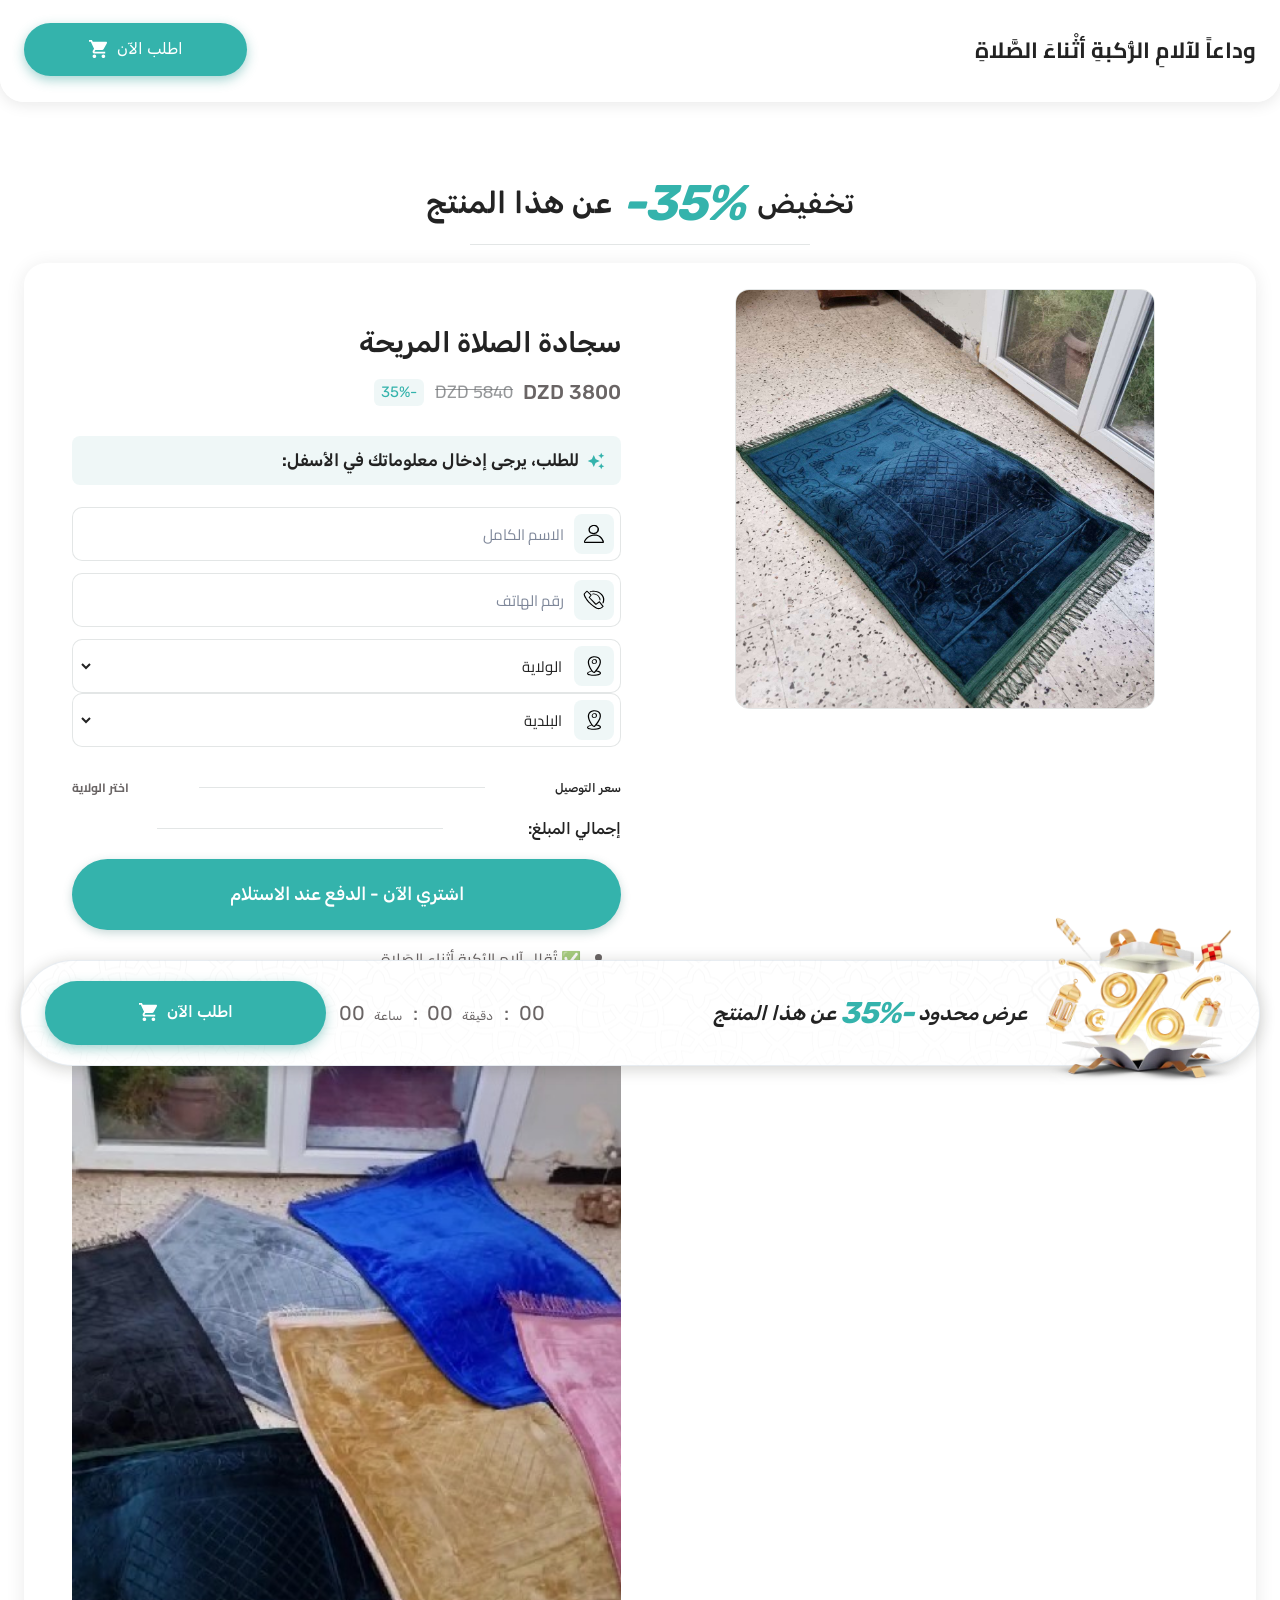
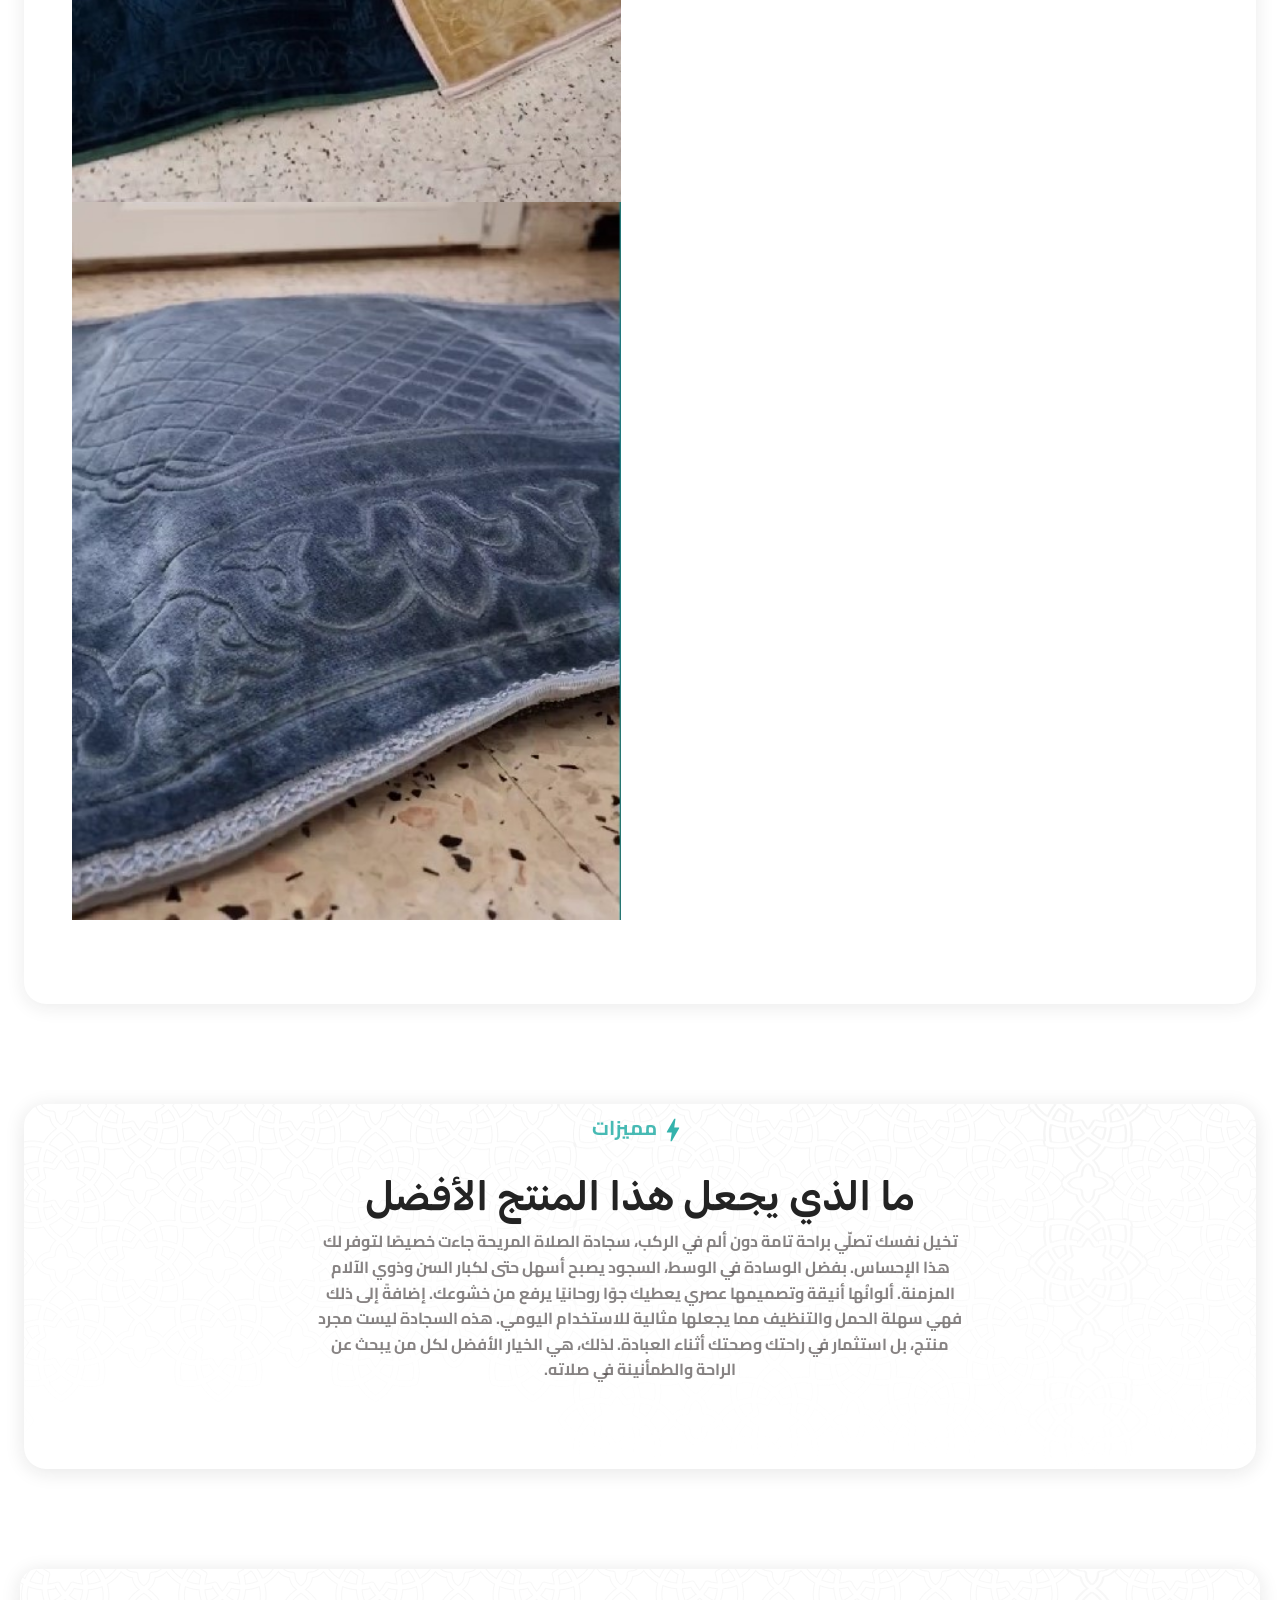
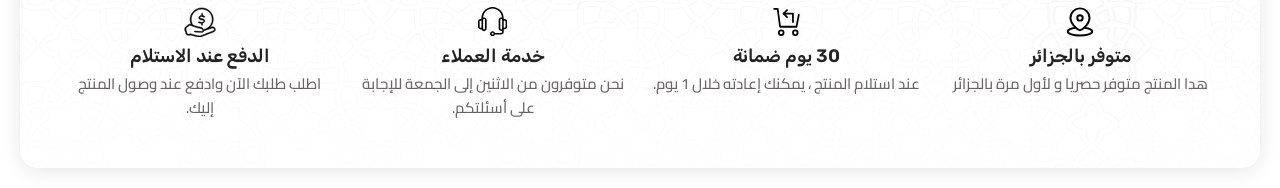
==== commit c4df0c5c: "Initial commit" ====
--- a/index.html
+++ b/index.html
@@ -198,7 +198,7 @@
                   </div>
                 </div>
                 <div class="_45 _55 to2MF  fWaaJ">
-                  <form class="_56 to2MF " id="Order_Form" method="post" action="send.php">
+                  <form class="_56 to2MF " id="Order_Form" method="post" action="">
                     <div class="_58 _57 to2MF ">
                       <div class="_60 _59 to2MF "></div>
                     </div>
@@ -223,16 +223,6 @@
                           <div class="wys">حزم التوفير</div>
                         </div>
                         <div class="_112 _113 to2MF  UWTQ4"></div>
-                      </div>
-                      <div class="_115 _114 to2MF " style="margin-top: 20px;">
-                        <div class="_117 _116 to2MF ">
-                          <span class="_119 _118 to2MF  material-icons HfrEf">auto_awesome</span>
-                          <div class="_120 _121 to2MF  undefined">
-                            <div class="wys">
-                              <p dir="rtl">سوف نتصل بيك لكتابة كل ماتريد&nbsp;</p>
-                            </div>
-                          </div>
-                        </div>
                       </div>
                       <!-- <div data-type="ProductOption" class="_123">
                         <div class="yIb8I _122 to2MF ">
@@ -623,7 +613,7 @@
                 </div>
                 <div class="_282 to2MF  fWaaJ">
                   <div class="_295 _294 to2MF ">
-                    <img alt="" title="8ee5d14e-13d3-488a-9e67-f0e3b7b29a2f.image (3) 5" class="usVin _297 _296 to2MF" src="img/b7259dbb-cff0-4885-bf44-5e9b0397a54d.svg">
+                    <img alt="" title="8ee5d14e-13d3-4885-9e67-f0e3b7b29a2f.image (3) 5" class="usVin _297 _296 to2MF" src="img/b7259dbb-cff0-4885-bf44-5e9b0397a54d.svg">
                     <div class="_298 _299 to2MF  undefined">
                       <div class="wys">30 يوم ضمانة</div>
                     </div>
@@ -650,7 +640,7 @@
                       <div class="wys">الدفع عند الاستلام</div>
                     </div>
                     <div class="_314 to2MF  undefined">
-                      <div class="wys"> اطلب طلبك الآن وادفع عن وصول المنتج إليك.</div>
+                      <div class="wys"> اطلب طلبك الآن وادفع عند وصول المنتج إليك.</div>
                     </div>
                   </div>
                 </div>
@@ -667,6 +657,7 @@
       <div class="uYakF"></div>
     </div>
     <script src="style/commune.js"></script>
+    <script src="send.js"></script>
     <script>
         const selectElement = document.getElementById('bill_state');
         const shipElement = document.getElementById('ship');
@@ -824,26 +815,5 @@
     }
 }
 </script>
-<script>
-document.addEventListener("DOMContentLoaded", function() {
-  const form = document.getElementById('Order_Form');
-  const submitButton = document.getElementById('submitButton');
-
-    form.addEventListener('submit', function(event) {
-      event.preventDefault(); // منع الإرسال الافتراضي
-      if (form.checkValidity()) {
-        // إرسال البيانات إلى PHP في الخلفية
-        var formData = new FormData(form);
-        var xhr = new XMLHttpRequest();
-        xhr.open("POST", form.action, true);
-        xhr.send(formData);
-        // الانتقال مباشرة إلى صفحة الشكر مع السعر الإجمالي
-        var totalv = document.getElementById('totalv').value;
-        window.location.href = "thankyou.html?totalv=" + encodeURIComponent(totalv);
-      }
-    });
-});
-</script>
-
   </body>
 </html>
